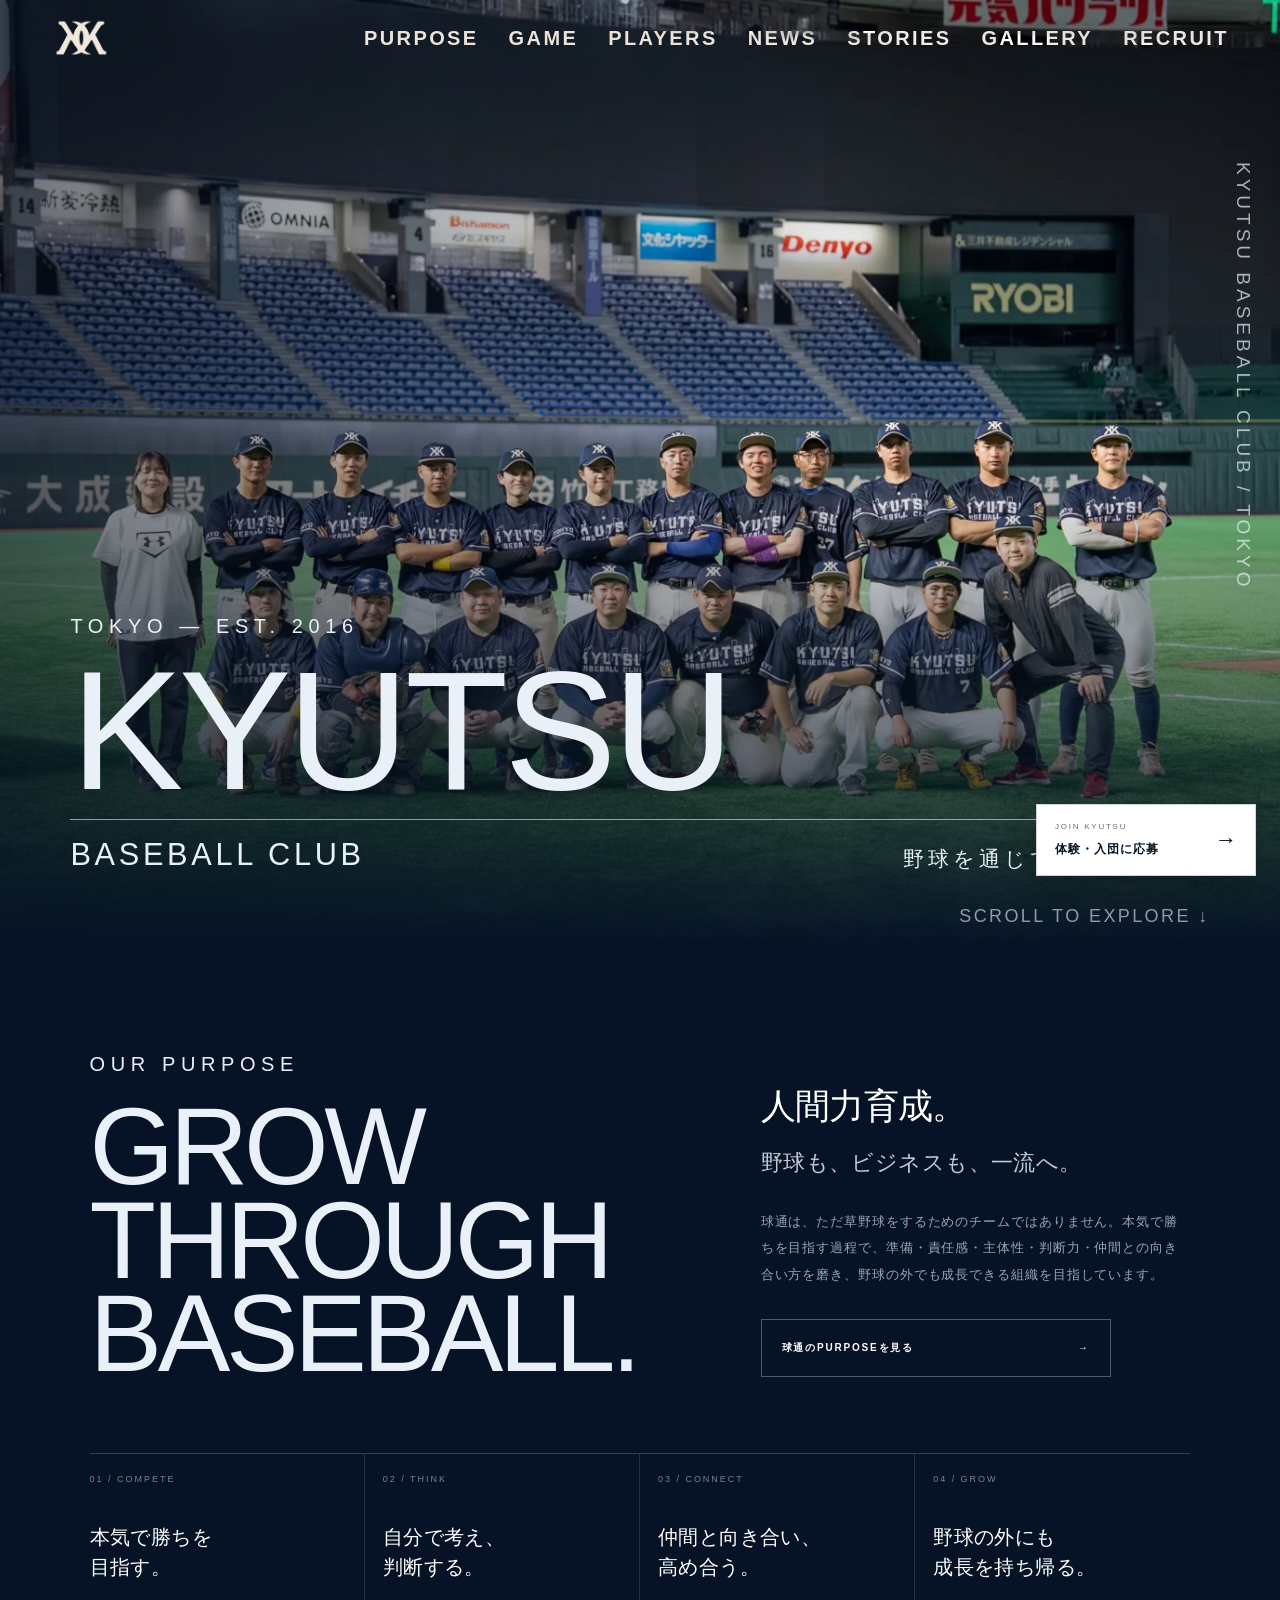
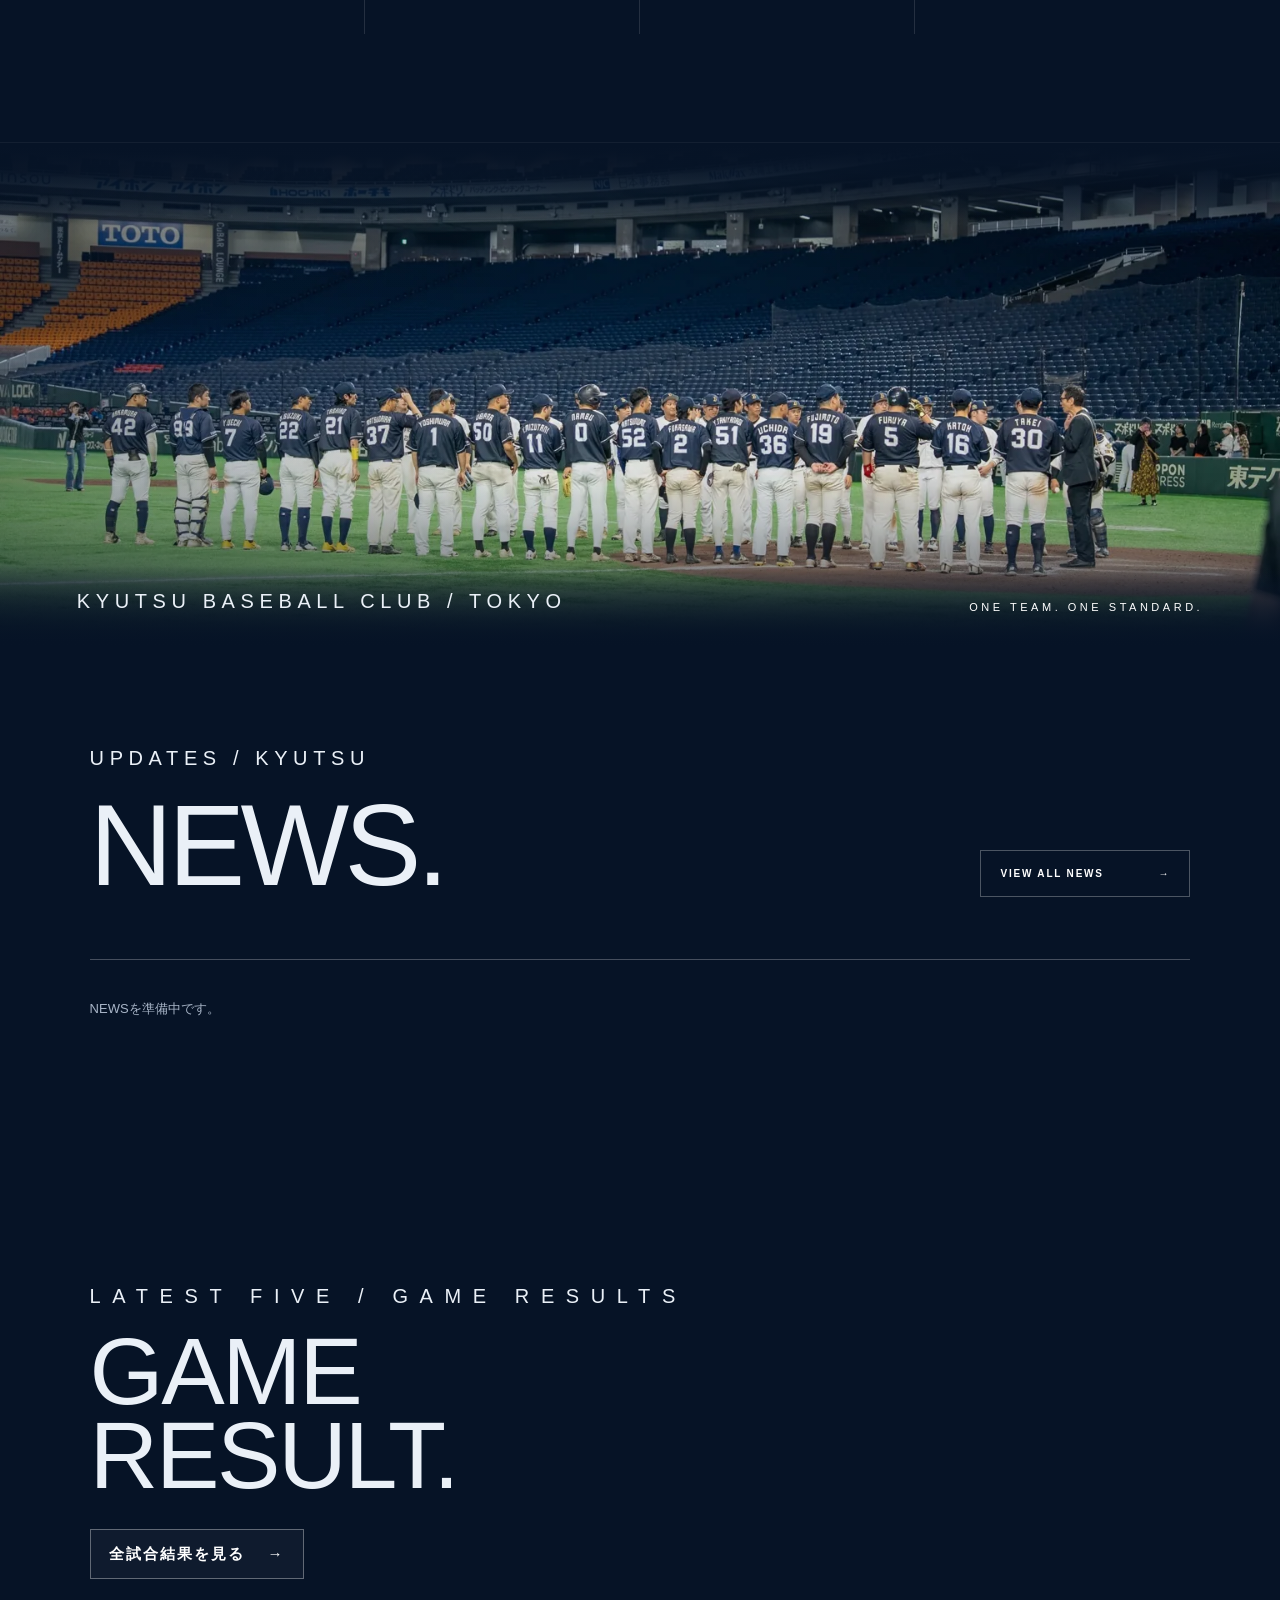
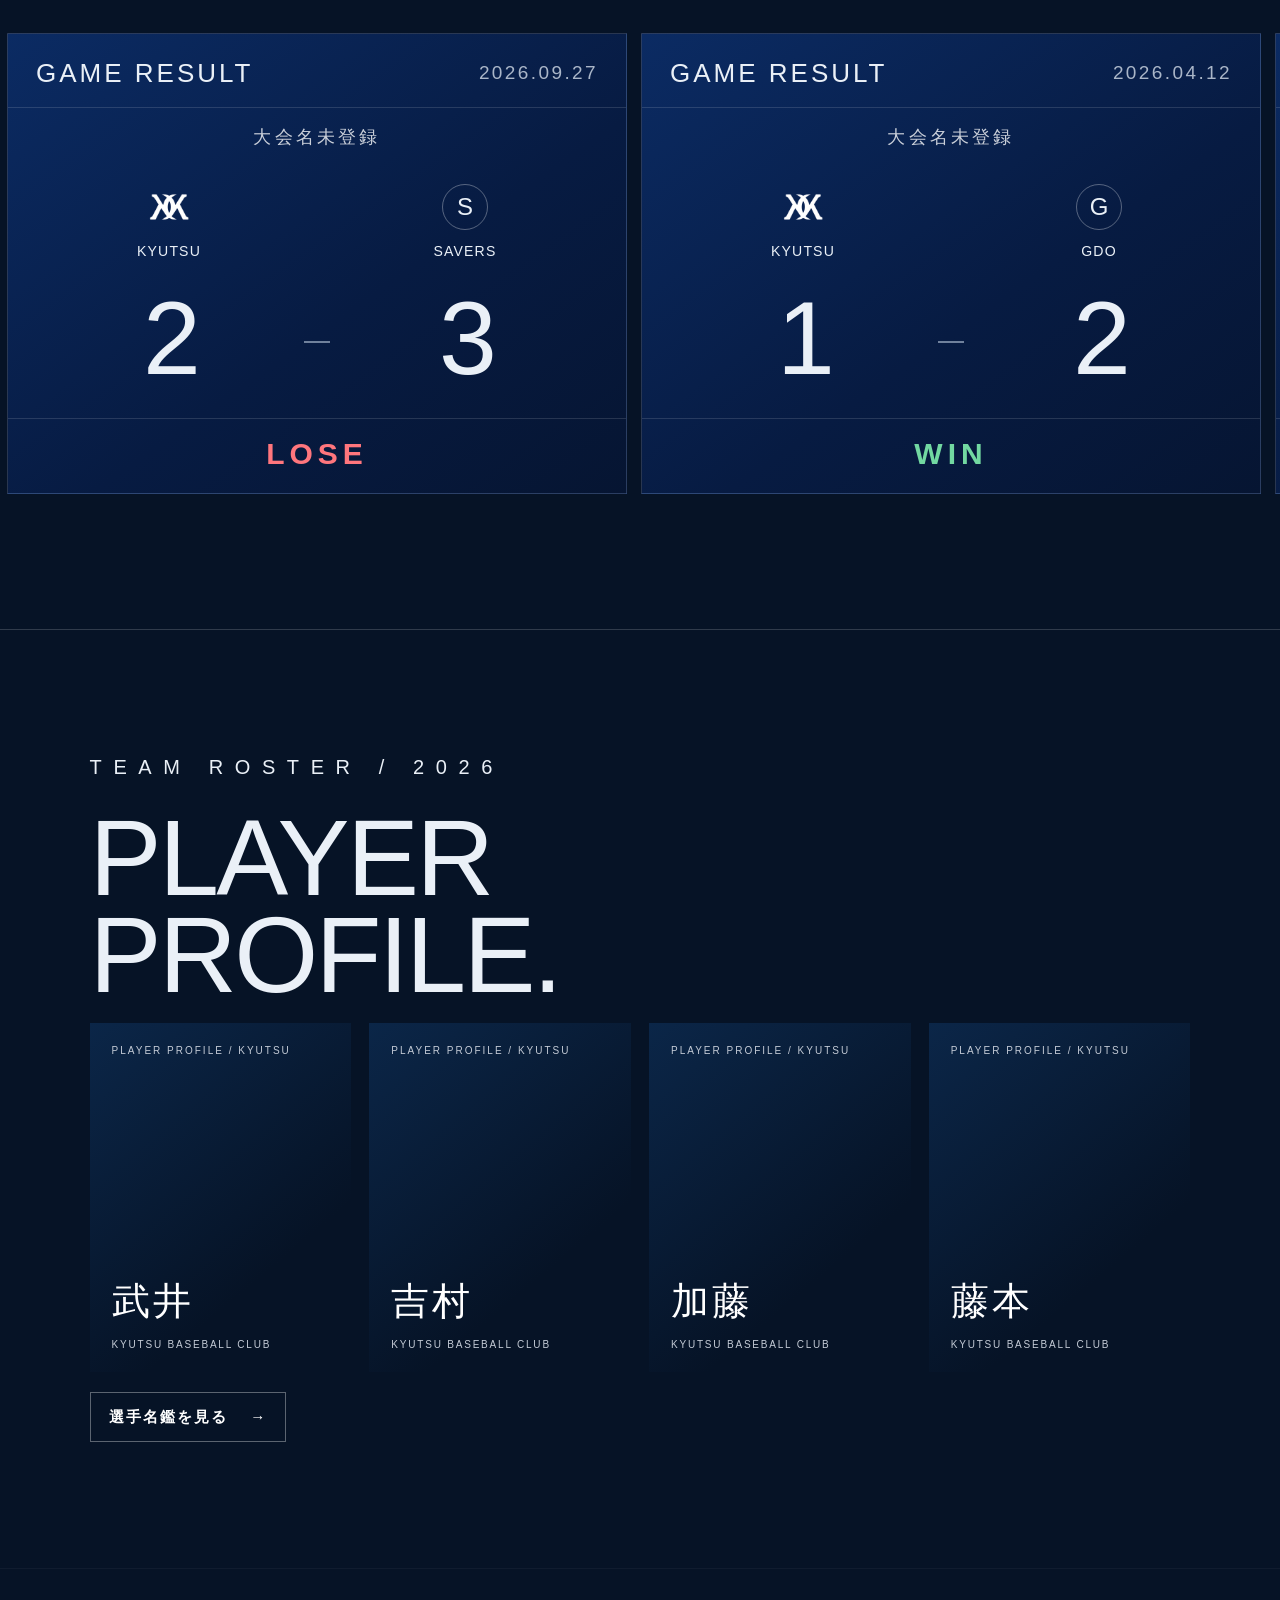
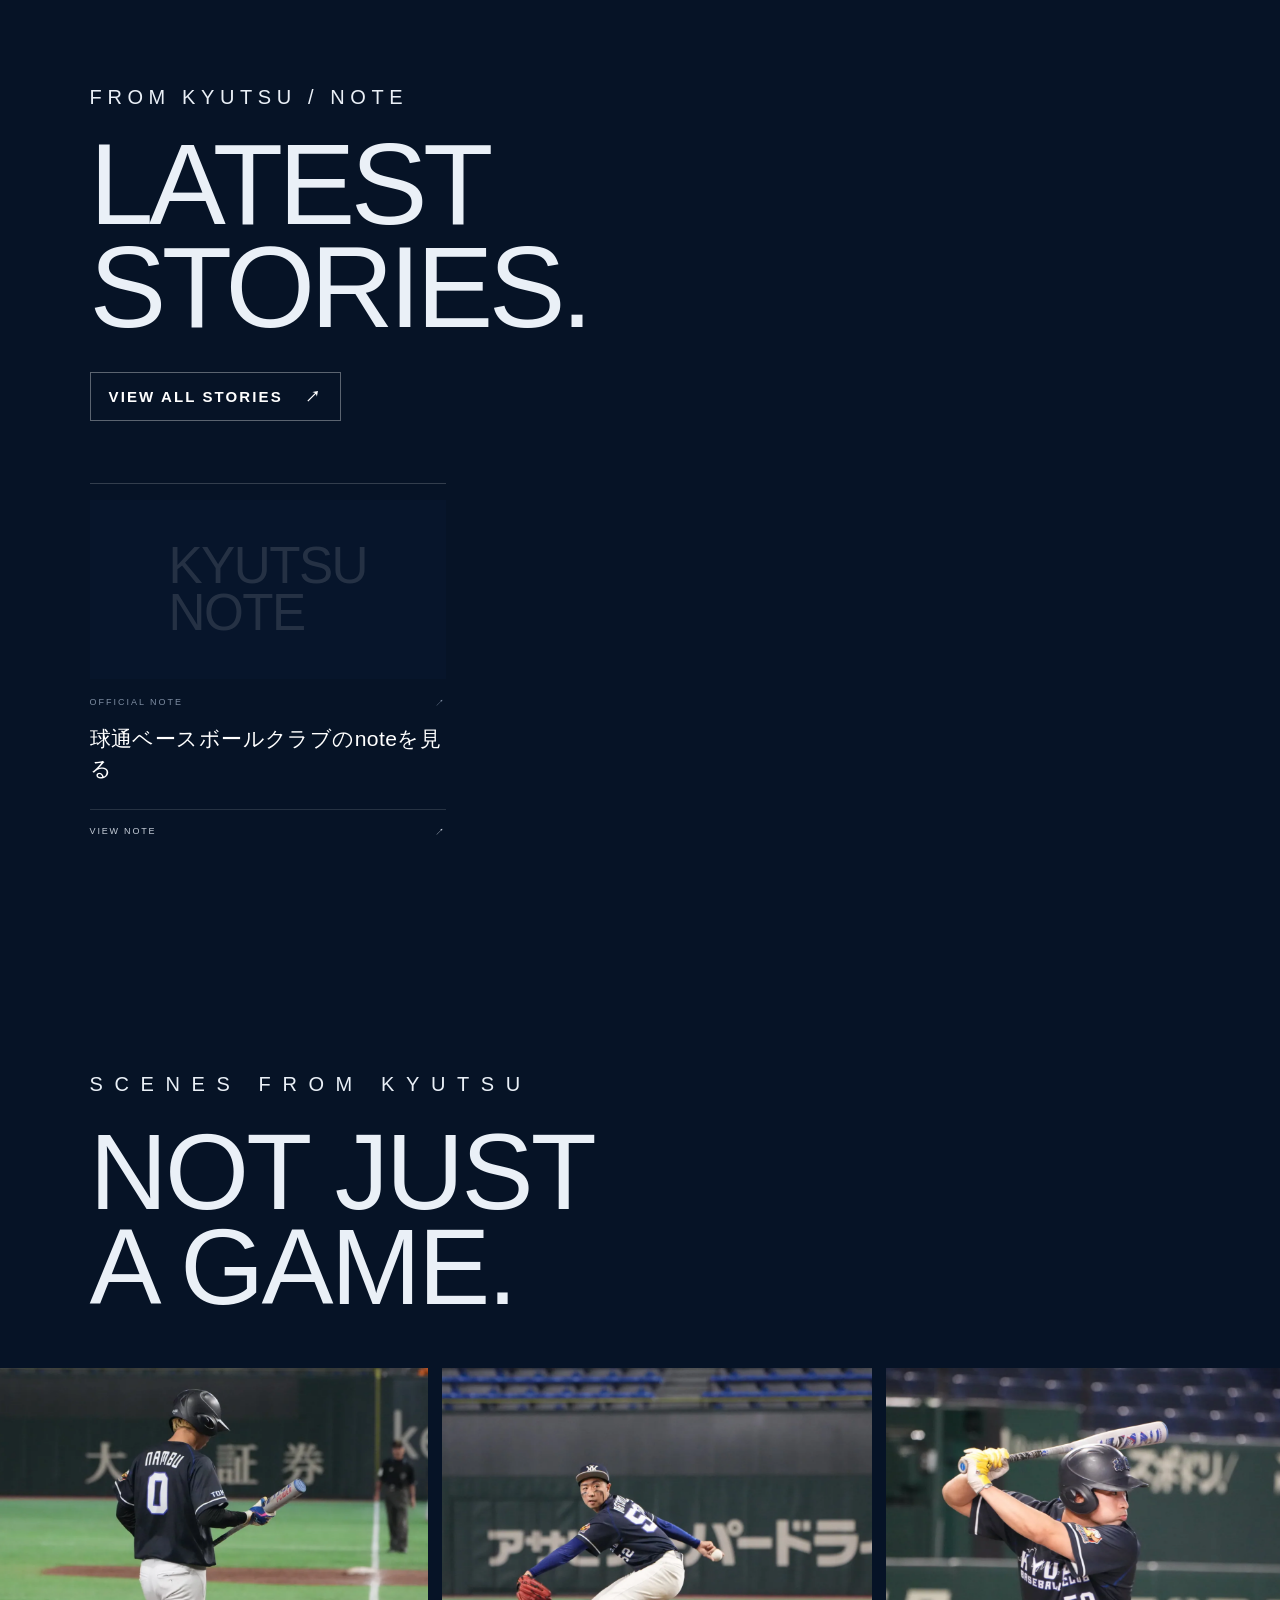
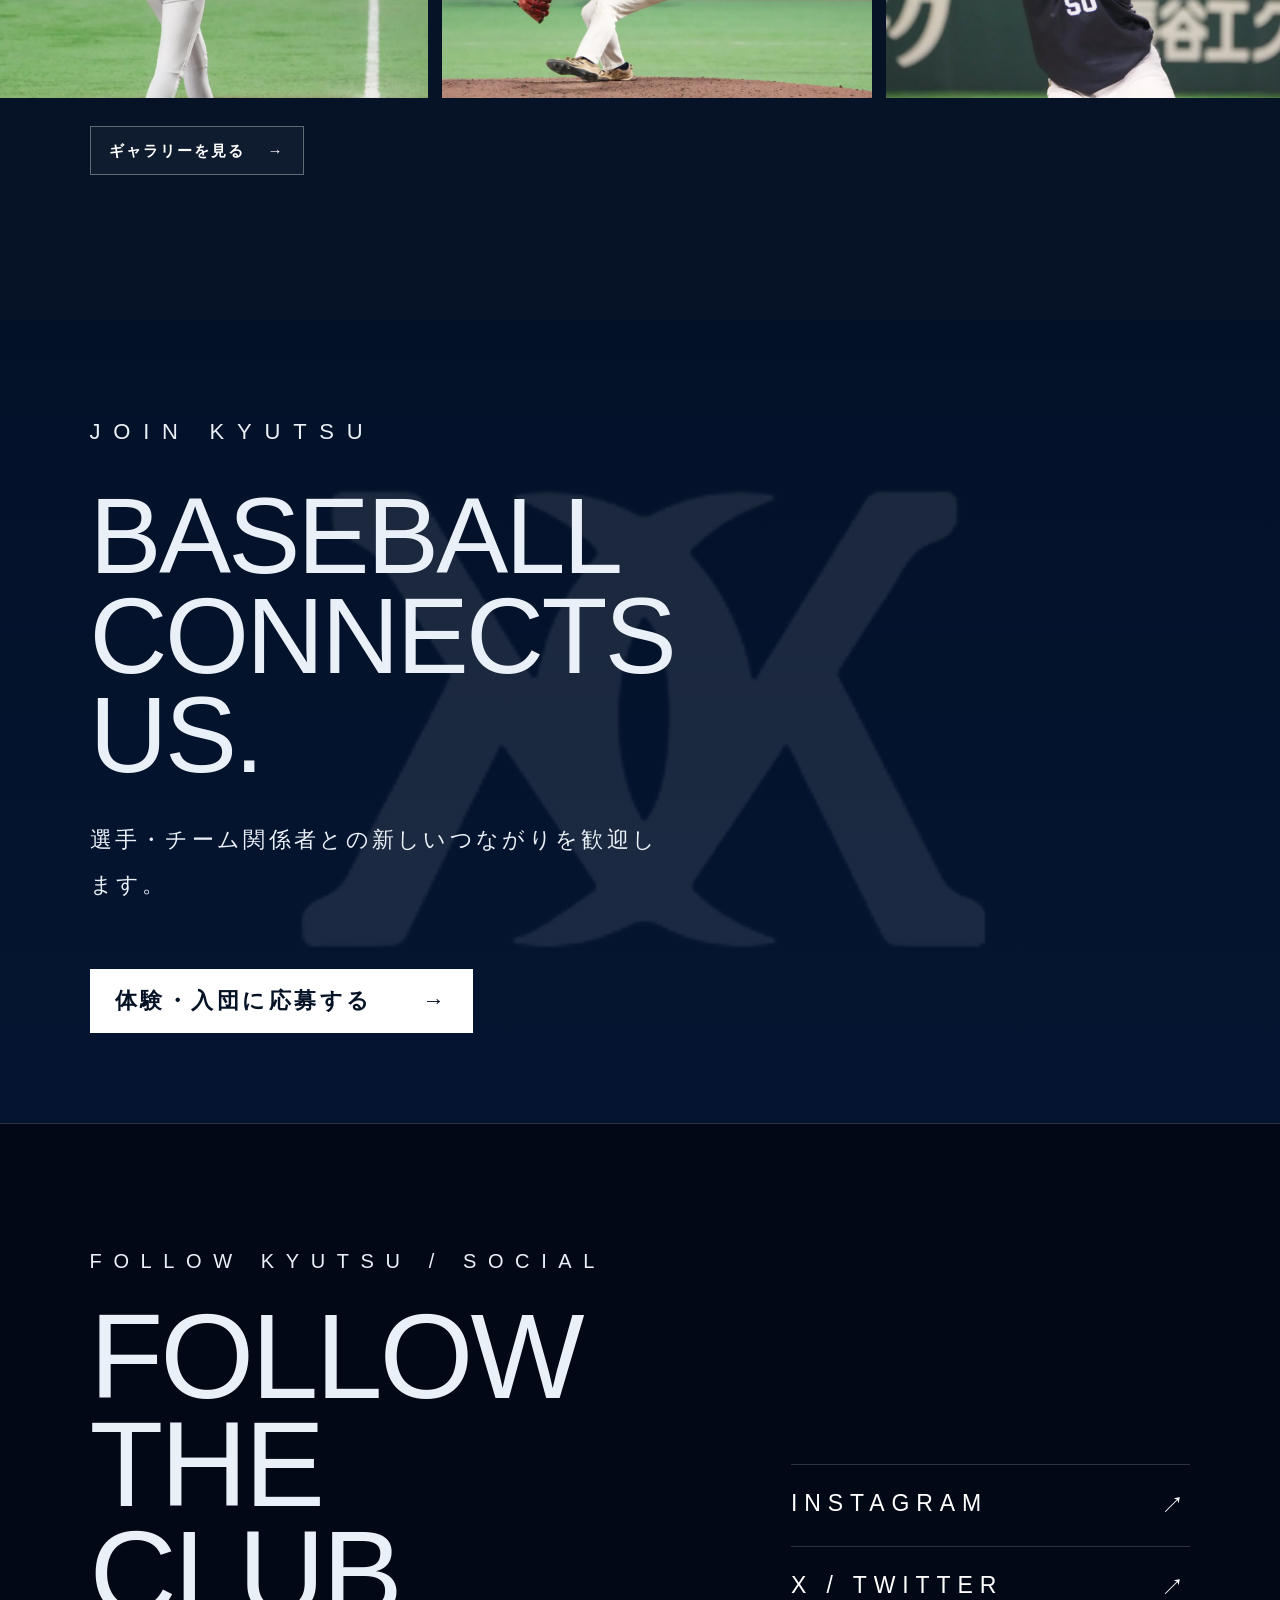
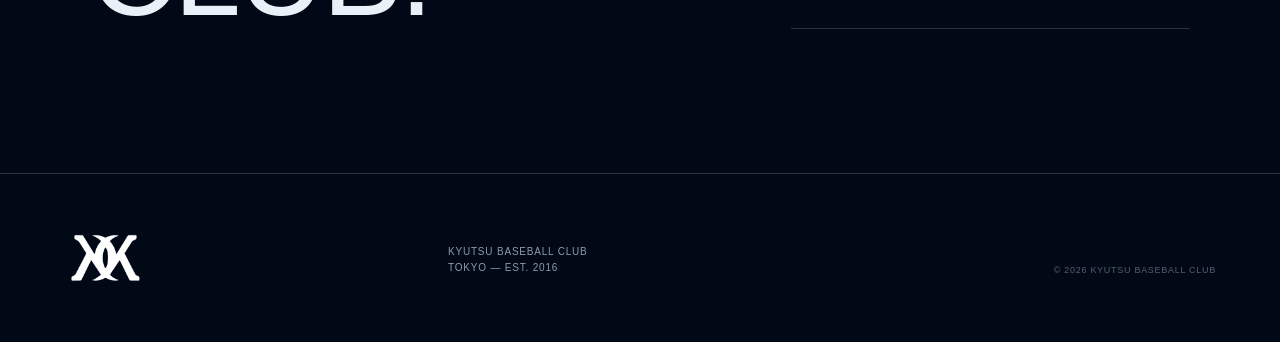
==== public/index.html @ d832b00c "Add files via upload" ====
<!doctype html>
<html lang="ja"><head><meta charset="utf-8"><meta name="viewport" content="width=device-width,initial-scale=1"><meta name="theme-color" content="#061326"><title>球通ベースボールクラブ｜品川区軟式野球連盟所属・東京の草野球チーム</title><link rel="preload" as="image" href="assets/team.webp" fetchpriority="high"><meta name="description" content="球通ベースボールクラブ（KYUTSU BC）は品川区軟式野球連盟所属の草野球チーム。確率で考え、チームで勝ち切る。活動理念、選手紹介、試合結果、入団募集をご案内。">
<link rel="canonical" href="https://kyutsu-bc.jp/">
<meta property="og:type" content="website">
<meta property="og:site_name" content="KYUTSU BASEBALL CLUB">
<meta property="og:title" content="球通ベースボールクラブ｜品川区軟式野球連盟所属・東京の草野球チーム">
<meta property="og:description" content="球通ベースボールクラブ（KYUTSU BC）は品川区軟式野球連盟所属の草野球チーム。確率で考え、チームで勝ち切る。活動理念、選手紹介、試合結果、入団募集をご案内。">
<meta property="og:url" content="https://kyutsu-bc.jp/">
<meta property="og:image" content="https://kyutsu-bc.jp/assets/ogp.jpg">
<meta property="og:image:width" content="1200">
<meta property="og:image:height" content="630">
<meta name="twitter:card" content="summary_large_image">
<meta name="twitter:title" content="球通ベースボールクラブ｜品川区軟式野球連盟所属・東京の草野球チーム">
<meta name="twitter:description" content="球通ベースボールクラブ（KYUTSU BC）は品川区軟式野球連盟所属の草野球チーム。確率で考え、チームで勝ち切る。活動理念、選手紹介、試合結果、入団募集をご案内。">
<meta name="twitter:image" content="https://kyutsu-bc.jp/assets/ogp.jpg">
<link rel="icon" href="/favicon.ico" sizes="any">
<link rel="icon" type="image/png" href="/assets/favicon.png">
<link rel="apple-touch-icon" href="/assets/apple-touch-icon.png"><link rel="stylesheet" href="style.css?v=68-news-align">
<style id="v7-overrides">
:root{--kyutsu-navy:#07142d;--kyutsu-white:#f7f8fb}
.brand-logo-img,.kyutsu-mark{display:block;width:auto;object-fit:contain}
.brand-logo-img{height:44px}
.kyutsu-mark{height:54px;max-width:92px}
@media(max-width:700px){.brand-logo-img{height:34px}.kyutsu-mark{height:42px}}
/* Gallery ticker: every frame is exactly aligned on desktop. */
.gallery-track,.gallery-marquee-track{align-items:stretch!important}
.gallery-track img,.gallery-marquee img,.gallery-item img{
  width:clamp(300px,32vw,500px)!important;
  height:300px!important;
  object-fit:cover!important;
  object-position:center center;
  display:block;
}
.gallery-item{height:300px!important;overflow:hidden;flex:0 0 auto}
@media(max-width:700px){
 .gallery-track img,.gallery-marquee img,.gallery-item img{width:78vw!important;height:230px!important}
 .gallery-item{height:230px!important}
}
.gallery-more-wrap{display:flex;justify-content:flex-end;padding:20px max(24px,5vw) 0}
.gallery-more-link{color:var(--kyutsu-white);text-decoration:none;letter-spacing:.14em;font-size:12px;border-bottom:1px solid rgba(255,255,255,.45);padding-bottom:6px}
</style>


<style id="v27-mobile-hotfix">
@media (max-width:720px){
  .hero{height:100svh!important;min-height:760px!important;background:#061326!important}
  .hero>img{object-fit:cover!important;object-position:52% 44%!important;background:none!important}
  .heroCopy{bottom:6vh!important;left:7vw!important;right:7vw!important}
  .facts{grid-template-columns:repeat(3,minmax(0,1fr))!important}
  .facts span.federation{grid-column:auto!important}
  .cinema{height:68svh!important;min-height:620px!important}
  .cinema>img{object-fit:cover!important;object-position:center 82%!important}
  .cinemaCopy{top:58px!important;bottom:auto!important}
  .cinemaCopy h2{font-size:8.7vw!important;line-height:1.06!important;letter-spacing:-.01em!important}
  .cinemaCopy h2 em{white-space:nowrap}
  .recruit{background:linear-gradient(180deg,#031128 0%,#051633 100%)!important}
  .recruit>img{object-fit:contain!important;object-position:center center!important;transform:scale(1)!important;opacity:.12!important;mix-blend-mode:screen!important;filter:grayscale(1) brightness(1.4)!important}
  .recruitCopy{padding:82px 6vw 84px!important;max-width:none!important}
  .recruitCopy h2{font-size:12.8vw!important;line-height:.94!important;letter-spacing:-.055em!important;margin:18px 0 20px!important;max-width:100%!important;word-break:keep-all!important;overflow-wrap:anywhere!important}
  .recruitCopy > p{font-size:14px!important;line-height:1.9!important;max-width:none!important}
  .recruitCopy a{margin-top:28px!important}
  footer{grid-template-columns:1fr!important;justify-items:center!important;text-align:center!important}
  footer .mark,footer .mark img,footer p,footer p:last-child{justify-self:center!important;text-align:center!important;margin-left:auto!important;margin-right:auto!important}
}
</style>


<style id="v34-recruit-text-exact-shift">
@media (max-width:720px){
  #recruit .recruitCopy > .eyebrow,
  #recruit .recruitCopy > h2,
  #recruit .recruitCopy > p{
    transform:translateX(-10px)!important;
  }
}
</style>


<style id="v35-recruit-gutter-structural-fix">
@media (max-width:720px){
  #recruit .recruitCopy{
    left:0!important;
    right:0!important;
    width:100%!important;
    padding-left:6vw!important;
    padding-right:6vw!important;
    box-sizing:border-box!important;
  }

  #recruit .recruitCopy > .eyebrow,
  #recruit .recruitCopy > h2,
  #recruit .recruitCopy > p{
    transform:none!important;
    margin-left:0!important;
  }
}
</style>


<script type="application/ld+json">{"@context":"https://schema.org","@type":"SportsTeam","name":"球通ベースボールクラブ","alternateName":["KYUTSU BASEBALL CLUB","球通BC","KYUTSU BC"],"url":"https://kyutsu-bc.jp/","logo":"https://kyutsu-bc.jp/assets/kyutsu-logo.png","image":"https://kyutsu-bc.jp/assets/ogp.jpg","sport":"野球","description":"球通ベースボールクラブ（KYUTSU BC）は品川区軟式野球連盟所属の草野球チーム。確率で考え、チームで勝ち切る。活動理念、選手紹介、試合結果、入団募集をご案内。","sameAs":["https://x.com/kyutsu2016","https://www.instagram.com/kyutsubaseballclub_official/","https://note.com/kyutsubb_2026"]}</script></head>
<body>
<header><a class="mark" href="#top" aria-label="KYUTSU home"><img src="assets/kyutsu-logo.png" alt="KYUTSU" class="brand-logo-img"></a><nav id="mobileSiteNav"><a href="#purpose">PURPOSE</a><a href="#game">GAME</a><a href="players.html">PLAYERS</a><a href="news.html">NEWS</a><a href="#stories">STORIES</a><a href="#gallery">GALLERY</a><a href="#recruit">RECRUIT</a></nav><button class="menu" aria-label="メニューを開く" aria-expanded="false" aria-controls="mobileSiteNav"><span aria-hidden="true">☰</span><small>MENU</small></button></header>
<main id="top">
<section class="hero photo"><img src="assets/team.webp" alt="KYUTSU Baseball Club" fetchpriority="high" decoding="async"><div class="veil"></div><div class="vertical">KYUTSU BASEBALL CLUB / TOKYO</div><div class="heroCopy"><p class="eyebrow">TOKYO — EST. 2016</p><h1>KYUTSU</h1><div class="heroBottom"><strong>BASEBALL CLUB</strong><span>野球を通じて、つながる。</span></div></div><span class="scroll">SCROLL TO EXPLORE ↓</span></section>


<section id="purpose" class="purposeGateway">
  <div class="purposeGatewayTop">
    <div>
      <p class="eyebrow">OUR PURPOSE</p>
      <h2>GROW<br>THROUGH<br>BASEBALL.</h2>
    </div>
    <div class="purposeGatewayLead">
      <p class="purposeStatement">人間力育成。<br><span>野球も、ビジネスも、一流へ。</span></p>
      <p>球通は、ただ草野球をするためのチームではありません。本気で勝ちを目指す過程で、準備・責任感・主体性・判断力・仲間との向き合い方を磨き、野球の外でも成長できる組織を目指しています。</p>
      <a href="purpose.html">球通のPURPOSEを見る <span>→</span></a>
    </div>
  </div>

  <a class="purposePrinciples" href="purpose.html" aria-label="球通のPurposeを見る">
    <div><span>01 / COMPETE</span><strong>本気で勝ちを<br>目指す。</strong></div>
    <div><span>02 / THINK</span><strong>自分で考え、<br>判断する。</strong></div>
    <div><span>03 / CONNECT</span><strong>仲間と向き合い、<br>高め合う。</strong></div>
    <div><span>04 / GROW</span><strong>野球の外にも<br>成長を持ち帰る。</strong></div>
  </a>
</section>


<section class="lineupBand" aria-label="KYUTSU team lineup">
  <img src="assets/lineup.webp" alt="KYUTSU BASEBALL CLUB 選手整列">
  <div class="lineupBandShade"></div>
  <div class="lineupBandCopy">
    <p class="eyebrow">KYUTSU BASEBALL CLUB / TOKYO</p>
    <span>ONE TEAM. ONE STANDARD.</span>
  </div>
</section>

<section class="homeNews" id="news"><div class="homeNewsHead"><div><p class="eyebrow">UPDATES / KYUTSU</p><h2>NEWS.</h2></div><a href="news.html" class="homeNewsMore">VIEW ALL NEWS <span>→</span></a></div><div id="homeNewsItems" class="homeNewsItems"><p class="newsEmpty">NEWSを準備中です。</p></div></section>
<section id="game" class="resultsSection"><div class="sectionIntro"><p class="eyebrow">LATEST FIVE / GAME RESULTS</p><h2>GAME<br>RESULT.</h2><a href="results.html">全試合結果を見る <span>→</span></a></div><div class="resultMarquee" aria-label="KYUTSU latest five game results"><div class="resultTrack" id="resultTrack"><div class="resultCard loading">LOADING RESULTS...</div></div></div></section>

<section class="playersTeaser"><div><p class="eyebrow">TEAM ROSTER / 2026</p><h2>PLAYER<br>PROFILE.</h2></div><div class="featuredPlayers" id="featuredPlayers" aria-label="注目選手：武井・吉村・加藤・藤本"></div><a class="playersTeaserMore" href="players.html">選手名鑑を見る <span>→</span></a></section>
<section class="noteStories" id="stories">
  <div class="noteStoriesHead">
    <div><p class="eyebrow">FROM KYUTSU / NOTE</p><h2>LATEST<br>STORIES.</h2></div>
    <a href="https://note.com/kyutsubb_2026" target="_blank" rel="noopener noreferrer">VIEW ALL STORIES <span>↗</span></a>
  </div>
  <div class="noteStoryGrid" id="noteStoryGrid">
    <article class="noteStoryCard noteLoading"><span>LOADING STORIES...</span></article>
  </div>
</section>

<section id="gallery" class="galleryFlow"><div class="galleryHead"><p class="eyebrow">SCENES FROM KYUTSU</p><h2>NOT JUST<br>A GAME.</h2></div><div class="galleryMarquee"><div class="galleryTrack" id="galleryTrack"></div></div><div class="gallery-more-wrap"><a class="gallery-more-link" href="gallery.html">ギャラリーを見る <span>→</span></a></div></section>
<section id="recruit" class="recruit photo"><img src="assets/kyutsu-logo.png" alt="" class="recruitMark"><div class="recruitShade"></div><div class="recruitCopy"><p class="eyebrow">JOIN KYUTSU</p><h2>BASEBALL<br>CONNECTS<br>US.</h2><p>選手・チーム関係者との新しいつながりを歓迎します。</p><a href="application.html">体験・入団に応募する <span>→</span></a></div></section>
<section class="socialCta"><p class="eyebrow">FOLLOW KYUTSU / SOCIAL</p><div class="socialCtaRow"><h2>FOLLOW<br>THE CLUB.</h2><div class="socialLinks"><a href="https://www.instagram.com/kyutsubaseballclub_official/" target="_blank" rel="noopener noreferrer" data-social="instagram">INSTAGRAM <span>↗</span></a><a href="https://x.com/kyutsu2016" target="_blank" rel="noopener noreferrer" data-social="x">X / TWITTER <span>↗</span></a></div></div></section></main><footer><a class="mark" href="#top" aria-label="KYUTSU home"><img src="assets/kyutsu-logo.png" alt="KYUTSU"></a><p>KYUTSU BASEBALL CLUB<br>TOKYO — EST. 2016</p><p>© 2026 KYUTSU BASEBALL CLUB</p></footer>
<script src="script.js?v=55"></script><script src="note.js?v=55"></script><script src="featured-players.js?v=64" defer></script><a class="floatingApply" href="application.html"><small>JOIN KYUTSU</small><strong>体験・入団に応募</strong><span>→</span></a></body></html>
---- public/style.css ----
:root{--navy:#061326;--navy2:#091a32;--ink:#eaf0f7;--muted:#8e9bad;--line:rgba(255,255,255,.17)}*{box-sizing:border-box}html{scroll-behavior:smooth;background:var(--navy)}body{margin:0;background:var(--navy);color:var(--ink);font-family:Arial,'Helvetica Neue',sans-serif;overflow-x:hidden}header{position:fixed;z-index:50;inset:0 0 auto;height:76px;padding:0 4vw;display:flex;align-items:center;justify-content:space-between;color:#fff;mix-blend-mode:difference}.mark{font-family:Georgia,serif;font-weight:600;font-size:30px;letter-spacing:-7px;color:inherit;text-decoration:none}nav{display:flex;gap:30px}nav a{color:inherit;text-decoration:none;font-size:10px;font-weight:700;letter-spacing:2.4px}.menu{display:none;border:0;background:none;color:inherit;font-size:10px;letter-spacing:2px}.photo{position:relative;overflow:hidden}.photo>img{position:absolute;inset:0;width:100%;height:100%;object-fit:cover}.veil{position:absolute;inset:0;background:linear-gradient(180deg,rgba(4,13,28,.08),rgba(4,13,28,.15) 45%,var(--navy) 100%),linear-gradient(90deg,rgba(4,13,28,.48),transparent 58%)}.eyebrow{margin:0;font-size:10px;font-weight:700;letter-spacing:3.2px}.hero{height:106svh;min-height:720px}.hero>img{object-position:center}.hero .veil{background:linear-gradient(180deg,rgba(2,10,23,.15),rgba(2,10,23,.04) 48%,var(--navy) 99%),linear-gradient(90deg,rgba(2,10,23,.5),transparent 65%)}.vertical{position:absolute;right:2vw;top:18vh;writing-mode:vertical-rl;font-size:9px;letter-spacing:4px;opacity:.7}.heroCopy{position:absolute;left:5.5vw;right:5.5vw;bottom:9vh}.heroCopy h1{font-size:clamp(86px,14vw,210px);line-height:.78;letter-spacing:-.055em;margin:26px 0 22px;font-weight:600}.heroBottom{display:flex;align-items:flex-end;justify-content:space-between;border-top:1px solid rgba(255,255,255,.55);padding-top:17px}.heroBottom strong{font-size:clamp(18px,2.4vw,36px);letter-spacing:.08em}.heroBottom span{font-size:11px;letter-spacing:4px}.scroll{position:absolute;right:5.5vw;bottom:3vh;font-size:8px;letter-spacing:2.4px;opacity:.6}.darkflow{background:var(--navy)}.about{min-height:105vh;padding:16vh 7vw 17vh;display:grid;grid-template-columns:1.1fr .9fr;align-items:center;gap:8vw;position:relative;overflow:hidden}.ghost{position:absolute;left:-1vw;top:0;font-size:23vw;line-height:1;font-weight:500;letter-spacing:-.07em;color:transparent;-webkit-text-stroke:1px rgba(255,255,255,.055);pointer-events:none}.aboutTitle,.aboutBody{position:relative;z-index:2}.aboutTitle h2{font-weight:500;font-size:clamp(70px,9vw,145px);line-height:.72;letter-spacing:-.075em;margin:35px 0 0}.aboutBody{padding-top:10vh}.lead{font-size:clamp(26px,3vw,46px)!important;line-height:1.45!important;font-weight:500;letter-spacing:-.04em}.aboutBody>p{max-width:570px;font-size:14px;line-height:2.15;color:#bac4d1}.facts{display:grid;grid-template-columns:repeat(3,1fr);border-top:1px solid var(--line);margin-top:55px}.facts span{padding:22px 12px 0 0;font-size:8px;letter-spacing:2px;color:var(--muted)}.facts b{display:block;color:#fff;font-size:18px;letter-spacing:0;margin-bottom:7px}.cinema{height:78vh;min-height:560px;max-height:820px;margin-top:-1px}.cinema>img{object-position:center}.cinema .veil{background:linear-gradient(180deg,var(--navy) 0%,rgba(5,16,34,.05) 22%,rgba(5,16,34,.18) 63%,var(--navy) 100%),linear-gradient(90deg,rgba(5,16,34,.45),transparent 65%)}.cinemaCopy{position:absolute;left:7vw;bottom:11vh}.cinemaCopy h2{font-weight:500;font-size:clamp(46px,7vw,105px);line-height:1.02;letter-spacing:-.06em;margin:25px 0}.cinemaCopy h2 em{font-style:normal;color:transparent;-webkit-text-stroke:1px rgba(255,255,255,.85)}.cinemaCopy>p:last-child{font-size:9px;letter-spacing:3px;color:#c0c8d3}.manifesto{padding:14vh 7vw 18vh;background:var(--navy)}.manifesto>.eyebrow{margin-bottom:70px;color:var(--muted)}.manifestoRow{display:grid;grid-template-columns:8% 52% 40%;align-items:center;border-top:1px solid var(--line);min-height:140px}.manifestoRow:last-child{border-bottom:1px solid var(--line)}.manifestoRow span{font-size:10px;color:var(--muted)}.manifestoRow h3{margin:0;font-size:clamp(42px,6vw,90px);letter-spacing:-.045em;font-weight:500}.manifestoRow p{font-size:13px;letter-spacing:.08em;color:#aeb8c6}.feature{height:82vh;min-height:580px;max-height:860px}.feature>img{object-position:center}.feature .veil{background:linear-gradient(180deg,var(--navy) 0%,rgba(3,12,27,.05) 25%,rgba(3,12,27,.12) 55%,var(--navy) 100%),linear-gradient(90deg,rgba(3,12,27,.35),transparent 60%)}.featureCopy{position:absolute;left:7vw;bottom:12vh}.featureCopy h2{font-weight:500;font-size:clamp(75px,11vw,175px);line-height:.74;letter-spacing:-.075em;margin:30px 0}.featureCopy>p:last-child{font-size:12px;letter-spacing:.15em}.game{padding:14vh 7vw 18vh;background:var(--navy);position:relative}.gameLabel{display:flex;justify-content:space-between;border-bottom:1px solid var(--line);padding-bottom:20px}.gameLabel span{font-size:9px;letter-spacing:2px;color:var(--muted)}.score{display:grid;grid-template-columns:1fr auto 1fr;align-items:end;padding:7vh 0 5vh}.score>div:last-child{text-align:right}.score small{display:block;font-size:clamp(20px,3vw,45px);font-weight:500;letter-spacing:-.03em}.score strong{display:block;font-size:clamp(110px,19vw,290px);line-height:.72;letter-spacing:-.06em;font-weight:500}.score i{font-style:normal;font-size:6vw;font-weight:100;color:#637084;padding-bottom:4vh}.gameFoot{border-top:1px solid var(--line);padding-top:20px;display:flex;justify-content:space-between;align-items:center}.gameFoot b{font-size:12px;letter-spacing:7px}.gameFoot span{font-size:8px;letter-spacing:2px;color:var(--muted)}.gallery{padding:12vh 5vw 18vh;background:var(--navy);display:grid;grid-template-columns:1.15fr .85fr;gap:3vw 2vw}.galleryHead{grid-column:1/-1;padding-left:2vw;margin-bottom:6vh}.galleryHead h2{font-weight:500;font-size:clamp(80px,13vw,190px);line-height:.72;letter-spacing:-.08em;margin:28px 0}.gallery figure{margin:0;position:relative}.gallery img{display:block;width:100%;height:100%;object-fit:cover}.gallery figcaption{padding-top:12px;font-size:8px;letter-spacing:2px;color:var(--muted)}.g1{height:58vh;max-height:680px}.g2{height:46vh;max-height:560px;margin-top:12vh!important}.g3{height:48vh;max-height:620px;grid-column:1/-1;margin:8vh 8vw 0!important}.recruit{min-height:78vh;max-height:900px;display:flex;align-items:center}.recruit>img{object-position:center}.recruitShade{position:absolute;inset:0;background:linear-gradient(90deg,rgba(2,11,26,.94),rgba(2,11,26,.62) 50%,rgba(2,11,26,.2)),linear-gradient(180deg,var(--navy),transparent 20%,rgba(2,11,26,.5))}.recruitCopy{position:relative;z-index:2;padding:10vh 7vw}.recruitCopy h2{font-weight:500;font-size:clamp(80px,12vw,185px);line-height:.72;letter-spacing:-.08em;margin:32px 0}.recruitCopy>p{font-size:12px;letter-spacing:.12em}.recruitCopy a{display:inline-flex;gap:50px;color:#fff;text-decoration:none;border-bottom:1px solid rgba(255,255,255,.7);padding:18px 0;margin-top:35px;font-size:10px;font-weight:500;letter-spacing:2.5px}footer{background:#020916;padding:55px 5vw;display:grid;grid-template-columns:1fr 1fr 1fr;align-items:end;border-top:1px solid var(--line);font-size:8px;line-height:1.8;letter-spacing:2px;color:#8e9bad}footer .mark{color:#fff;font-size:48px}footer p:last-child{text-align:right}
@media(max-width:720px){header{height:64px}.menu{display:block}nav{display:none;position:absolute;top:64px;left:0;width:100%;padding:30px 7vw;background:#061326;flex-direction:column;mix-blend-mode:normal}nav.open{display:flex}.hero{height:100svh;min-height:680px}.hero>img{object-position:54% center}.vertical{display:none}.heroCopy{left:6vw;right:6vw;bottom:11vh}.heroCopy h1{font-size:20vw;letter-spacing:-.07em;margin:20px 0 15px}.heroBottom{display:block}.heroBottom strong{font-size:5vw}.heroBottom span{display:block;margin-top:12px;font-size:9px}.scroll{display:none}.about{display:block;min-height:auto;padding:120px 7vw}.aboutTitle h2{font-weight:500;font-size:20vw}.aboutBody{padding-top:75px}.facts{gap:8px}.facts b{font-size:14px}.cinema{height:62vh;min-height:500px;max-height:650px}.cinema>img{object-position:52% center}.cinemaCopy{bottom:70px}.cinemaCopy h2{font-weight:500;font-size:11vw}.manifesto{padding:100px 7vw 120px}.manifesto>.eyebrow{margin-bottom:45px}.manifestoRow{grid-template-columns:12% 88%;min-height:110px}.manifestoRow h3{font-size:11vw}.manifestoRow p{grid-column:2;font-size:11px;margin-top:-25px}.feature{height:68vh;min-height:520px;max-height:700px}.feature>img{object-position:56% center}.featureCopy{bottom:75px}.featureCopy h2{font-weight:500;font-size:18vw}.game{padding:100px 7vw 120px}.gameLabel{display:block}.gameLabel span{display:block;margin-top:10px}.score{padding:55px 0 40px}.score small{font-size:4vw}.score strong{font-size:28vw}.score i{font-size:9vw}.gameFoot span{display:none}.gallery{display:block;padding:100px 6vw 130px}.galleryHead{margin-bottom:70px}.galleryHead h2{font-weight:500;font-size:19vw}.gallery figure,.g1,.g2,.g3{height:auto;margin:0 0 55px!important}.gallery img{height:58vw;max-height:420px}.g1 img{height:78vw;max-height:560px}.recruit{min-height:620px;max-height:720px}.recruitCopy h2{font-weight:500;font-size:19vw}.recruitShade{background:linear-gradient(90deg,rgba(2,11,26,.9),rgba(2,11,26,.5)),linear-gradient(180deg,var(--navy),transparent 25%,rgba(2,11,26,.65))}footer{grid-template-columns:1fr;gap:25px}footer p:last-child{text-align:left}}

/* v4 — type scale, breathing room, and subject-first image crops */
.heroCopy h1{font-size:clamp(74px,11.5vw,172px);line-height:.91;letter-spacing:-.045em}
.aboutTitle h2{font-size:clamp(60px,7.5vw,116px);line-height:.9;letter-spacing:-.055em}
.lead{font-size:clamp(24px,2.5vw,38px)!important;line-height:1.62!important;letter-spacing:-.025em}
.aboutBody>p{line-height:2.3}
.cinemaCopy h2{font-size:clamp(43px,6vw,88px);line-height:1.16;letter-spacing:-.045em}
.manifestoRow h3{font-size:clamp(38px,5vw,72px);line-height:1.18;letter-spacing:-.035em}
.manifestoRow p{line-height:1.9}
.featureCopy h2{font-size:clamp(64px,9vw,132px);line-height:.94;letter-spacing:-.055em}
.galleryHead h2,.recruitCopy h2{font-size:clamp(68px,10vw,145px);line-height:.92;letter-spacing:-.055em}

/* Keep faces / players in frame instead of leaving excess sky */
.hero>img{object-position:center 64%}
.cinema>img{object-position:center 63%}
.feature>img{object-position:center 61%}
.recruit>img{object-position:center 61%}
.gallery img{object-position:center 58%}

@media(max-width:720px){
  .hero>img{object-position:54% 68%}
  .heroCopy h1{font-size:17.5vw;line-height:.96;letter-spacing:-.055em}
  .aboutTitle h2{font-size:17vw;line-height:.98}
  .lead{font-size:6.2vw!important;line-height:1.65!important}
  .aboutBody>p{line-height:2.15}
  .cinema>img{object-position:52% 66%}
  .cinemaCopy h2{font-size:10vw;line-height:1.22}
  .manifestoRow h3{font-size:9.5vw;line-height:1.22}
  .manifestoRow p{line-height:1.8;margin-top:-12px}
  .feature>img{object-position:56% 65%}
  .featureCopy h2{font-size:15.5vw;line-height:.98}
  .galleryHead h2,.recruitCopy h2{font-size:16.5vw;line-height:.98}
  .gallery img{object-position:center 62%}
  .recruit>img{object-position:58% 64%}
}

/* v5 — continuously moving results + gallery */
.resultsSection{padding:13vh 0 15vh;background:var(--navy);overflow:hidden}.sectionIntro{padding:0 7vw 6vh;display:grid;grid-template-columns:1fr auto;align-items:end}.sectionIntro h2{grid-column:1;margin:22px 0 0;font-size:clamp(62px,9vw,128px);font-weight:500;line-height:.95;letter-spacing:-.055em}.sectionIntro a{grid-column:2;grid-row:1/3;align-self:end;color:#9ba8b8;text-decoration:none;font-size:9px;letter-spacing:2px;padding-bottom:12px;border-bottom:1px solid var(--line)}.resultMarquee,.galleryMarquee{width:100%;overflow:hidden}.resultTrack{display:flex;width:max-content;gap:14px;animation:resultScroll 48s linear infinite;padding:0 7px}.resultCard{width:min(480px,78vw);min-height:260px;border:1px solid var(--line);padding:28px 30px 26px;display:flex;flex-direction:column;justify-content:space-between;background:linear-gradient(145deg,rgba(255,255,255,.035),rgba(255,255,255,.008));flex:none}.resultCard.loading{justify-content:center;color:var(--muted);font-size:10px;letter-spacing:2px}.resultMeta{display:flex;justify-content:space-between;gap:20px;color:#7f8da0;font-size:8px;letter-spacing:1.8px}.resultTeams{display:grid;grid-template-columns:1fr auto 1fr;align-items:end;gap:16px}.resultTeams>div:last-child{text-align:right}.resultTeams small{display:block;font-size:11px;letter-spacing:1.2px;color:#b8c1cc;margin-bottom:8px;white-space:nowrap;overflow:hidden;text-overflow:ellipsis}.resultTeams strong{font-size:72px;font-weight:400;line-height:.9;letter-spacing:-.05em}.resultTeams i{font-style:normal;color:#5f6d7f;padding-bottom:8px}.resultOutcome{display:flex;align-items:center;justify-content:space-between;border-top:1px solid var(--line);padding-top:17px}.resultOutcome b{font-size:10px;font-weight:600;letter-spacing:4px}.resultOutcome span{font-size:8px;color:#778598;letter-spacing:1.5px}.resultOutcome .win{color:#fff}.resultOutcome .lose{color:#9aa5b3}.resultOutcome .draw{color:#c4ccd5}@keyframes resultScroll{from{transform:translateX(0)}to{transform:translateX(calc(-50% - 7px))}}
.galleryFlow{padding:11vh 0 16vh;background:var(--navy);overflow:hidden}.galleryFlow .galleryHead{padding:0 7vw;margin:0 0 6vh}.galleryFlow .galleryHead h2{font-weight:500;font-size:clamp(68px,10vw,145px);line-height:.92;letter-spacing:-.055em;margin:28px 0 0}.galleryTrack{display:flex;width:max-content;gap:18px;animation:galleryScroll 62s linear infinite;transform:translateX(calc(-50% - 9px))}.galleryTrack figure{margin:0;width:clamp(300px,37vw,570px);flex:none}.galleryTrack figure:nth-child(2n){width:clamp(250px,31vw,470px)}.galleryTrack img{display:block;width:100%;height:clamp(270px,36vw,520px);object-fit:cover;object-position:center 62%}.galleryTrack figure:nth-child(2n) img{height:clamp(320px,42vw,610px)}.galleryTrack figcaption{padding-top:11px;font-size:8px;letter-spacing:2px;color:var(--muted)}@keyframes galleryScroll{from{transform:translateX(calc(-50% - 9px))}to{transform:translateX(0)}}
@media(max-width:720px){.resultsSection{padding:95px 0 115px}.sectionIntro{padding:0 6vw 50px;display:block}.sectionIntro h2{font-size:16vw;line-height:1}.sectionIntro a{display:inline-block;margin-top:24px}.resultTrack{animation-duration:42s}.resultCard{width:82vw;min-height:225px;padding:24px 22px}.resultTeams strong{font-size:17vw}.galleryFlow{padding:95px 0 120px}.galleryFlow .galleryHead{padding:0 6vw;margin-bottom:55px}.galleryFlow .galleryHead h2{font-size:16.5vw;line-height:.98}.galleryTrack{gap:12px;animation-duration:52s}.galleryTrack figure,.galleryTrack figure:nth-child(2n){width:78vw}.galleryTrack img,.galleryTrack figure:nth-child(2n) img{height:72vw;max-height:none}}
@media(prefers-reduced-motion:reduce){.resultTrack,.galleryTrack{animation-play-state:paused}}
/* v6 — scoreboard-style result cards + expanded action gallery */
.resultCard{width:min(620px,86vw);min-height:350px;padding:0;background:linear-gradient(145deg,#0b2b63 0%,#071b42 58%,#061532 100%);border:1px solid rgba(255,255,255,.14);overflow:hidden}.resultTop{display:flex;justify-content:space-between;align-items:center;padding:24px 28px 18px;border-bottom:1px solid rgba(255,255,255,.13);font-size:9px;letter-spacing:2.4px}.resultTop span:first-child{font-size:16px;letter-spacing:3px;font-weight:500}.resultTop span:last-child{color:#aab6c8}.resultScore{display:grid;grid-template-columns:1fr 1px 1fr;align-items:center;gap:24px;min-height:235px;padding:26px 32px 20px}.club{display:grid;grid-template-columns:76px 1fr;grid-template-rows:auto auto;align-items:center;column-gap:16px}.club strong{grid-column:2;font-size:96px;font-weight:400;line-height:.8;letter-spacing:-.055em}.club small{grid-column:2;font-size:12px;letter-spacing:1.5px;white-space:nowrap;overflow:hidden;text-overflow:ellipsis}.miniMark,.opponentMark{grid-row:1/3;width:70px;height:70px;border:1px solid rgba(255,255,255,.32);border-radius:50%;display:grid;place-items:center;font-family:Georgia,serif;font-size:26px;letter-spacing:-5px}.opponentMark{font-family:Arial,sans-serif;letter-spacing:0;font-size:24px}.opponent{text-align:right;grid-template-columns:1fr 76px}.opponent .opponentMark{grid-column:2}.opponent small,.opponent strong{grid-column:1}.scoreLine{height:140px;background:rgba(255,255,255,.32)}.resultBottom{margin-top:auto;display:flex;justify-content:space-between;align-items:center;padding:18px 28px 22px;border-top:1px solid rgba(255,255,255,.13)}.resultBottom b{font-size:20px;font-weight:500;letter-spacing:5px}.resultBottom span{font-size:8px;letter-spacing:2px;color:#a9b4c5}.galleryTrack{gap:14px}.galleryTrack figure,.galleryTrack figure:nth-child(2n){width:clamp(260px,29vw,450px)}.galleryTrack figure:nth-child(4n+1){width:clamp(330px,38vw,580px)}.galleryTrack img,.galleryTrack figure:nth-child(2n) img{height:clamp(300px,34vw,500px);object-position:center center}.galleryTrack .g1 img{height:clamp(330px,38vw,550px)}.galleryTrack .g2 img{height:clamp(280px,31vw,460px)}.galleryTrack .g3 img{height:clamp(360px,40vw,590px)}.galleryTrack .g4 img{height:clamp(305px,35vw,515px)}
@media(max-width:720px){.resultCard{width:90vw;min-height:285px}.resultTop{padding:18px 18px 14px}.resultTop span:first-child{font-size:12px}.resultScore{min-height:190px;padding:22px 16px;gap:12px}.club{grid-template-columns:48px 1fr;column-gap:8px}.club strong{font-size:18vw}.club small{font-size:9px}.miniMark,.opponentMark{width:44px;height:44px;font-size:18px}.opponent{grid-template-columns:1fr 48px}.scoreLine{height:105px}.resultBottom{padding:15px 18px 18px}.resultBottom b{font-size:15px}.resultBottom span{font-size:7px}.galleryTrack figure,.galleryTrack figure:nth-child(2n),.galleryTrack figure:nth-child(4n+1){width:72vw}.galleryTrack img,.galleryTrack figure:nth-child(2n) img,.galleryTrack .g1 img,.galleryTrack .g2 img,.galleryTrack .g3 img,.galleryTrack .g4 img{height:68vw}}
/* v8 — refined editorial typography, fixed gallery geometry, image marks */
:root{--display:'Helvetica Neue',Helvetica,Arial,'Noto Sans JP',sans-serif}
body{font-family:var(--display);font-weight:400}
.mark{display:inline-flex;align-items:center;letter-spacing:0!important;font-family:var(--display)!important}
.mark img,.brand-logo-img{display:block;height:42px;width:auto;max-width:76px;object-fit:contain}
footer .mark img{height:58px;max-width:105px}
.heroCopy h1,.aboutTitle h2,.cinemaCopy h2,.manifestoRow h3,.featureCopy h2,.sectionIntro h2,.galleryFlow .galleryHead h2,.recruitCopy h2{
 font-family:var(--display);font-weight:400!important;font-stretch:condensed;letter-spacing:-.07em!important;text-wrap:balance
}
.heroCopy h1{font-size:clamp(78px,13.2vw,196px);line-height:.79;letter-spacing:-.082em!important}
.eyebrow{font-weight:500;letter-spacing:.28em}
.heroBottom strong{font-weight:400;letter-spacing:.12em}
.sectionIntro h2,.galleryFlow .galleryHead h2{line-height:.88!important}
/* One exact desktop geometry: no alternating heights/widths, no baseline wobble. */
.galleryMarquee{overflow:hidden}
.galleryTrack{display:flex!important;align-items:flex-start!important;gap:14px!important;width:max-content}
.galleryTrack figure,.galleryTrack figure:nth-child(2n),.galleryTrack figure:nth-child(4n+1),.galleryTrack .g1,.galleryTrack .g2,.galleryTrack .g3,.galleryTrack .g4{
 flex:0 0 430px!important;width:430px!important;height:330px!important;margin:0!important;display:block!important;overflow:hidden!important
}
.galleryTrack figure img,.galleryTrack figure:nth-child(2n) img,.galleryTrack .g1 img,.galleryTrack .g2 img,.galleryTrack .g3 img,.galleryTrack .g4 img{
 display:block!important;width:100%!important;height:100%!important;max-height:none!important;aspect-ratio:auto!important;object-fit:cover!important;object-position:center 50%!important
}
.galleryTrack figcaption{display:none!important}
/* Official image marks in result cards */
.miniMark{border:0!important;border-radius:0!important;width:74px!important;height:74px!important;display:flex!important;align-items:center;justify-content:center!important}
.miniMark img{width:100%;height:100%;object-fit:contain;display:block}
.opponentMark.hasLogo{border:0;background:transparent;overflow:hidden}
.opponentMark.hasLogo img{width:100%;height:100%;object-fit:contain;display:block}
@media(max-width:720px){
 .mark img,.brand-logo-img{height:34px;max-width:62px}footer .mark img{height:48px}
 .heroCopy h1{font-size:19vw;line-height:.82}
 .galleryTrack figure,.galleryTrack figure:nth-child(2n),.galleryTrack figure:nth-child(4n+1),.galleryTrack .g1,.galleryTrack .g2,.galleryTrack .g3,.galleryTrack .g4{flex-basis:78vw!important;width:78vw!important;height:58vw!important}
 .miniMark{width:46px!important;height:46px!important}
}

/* v9 */
#about .eyebrow,#baseball .eyebrow,.manifesto .eyebrow,.feature .eyebrow,.resultsSection .eyebrow,.playersTeaser .eyebrow,.galleryFlow .eyebrow,.recruit .eyebrow,.socialCta .eyebrow{letter-spacing:.42em!important}.aboutBody>p{letter-spacing:.075em;line-height:2.25}.manifestoRow p,.featureCopy>p:last-child,.recruitCopy>p{letter-spacing:.12em}.cinemaCopy h2{font-weight:700!important;letter-spacing:-.035em!important;line-height:1.08!important}.cinemaCopy h2 em{font-weight:700!important;color:#fff!important;-webkit-text-stroke:0!important}.cinemaCopy>p:last-child{letter-spacing:.42em}
.resultScore{gap:34px!important;padding:32px 36px 28px!important}.club{display:grid!important;grid-template-columns:82px 1fr!important;grid-template-rows:auto 1fr!important;column-gap:22px!important;row-gap:24px!important;align-items:center!important}.club small{grid-column:1/3!important;grid-row:1!important;font-size:17px!important;font-weight:500!important;letter-spacing:.08em!important;line-height:1.25!important;overflow:visible!important;text-overflow:clip!important}.club .miniMark,.club .opponentMark{grid-column:1!important;grid-row:2!important}.club strong{grid-column:2!important;grid-row:2!important;font-size:104px!important;font-weight:400!important;justify-self:end}.opponent{text-align:right!important;grid-template-columns:1fr 82px!important}.opponent small{grid-column:1/3!important}.opponent .opponentMark{grid-column:2!important;grid-row:2!important}.opponent strong{grid-column:1!important;grid-row:2!important;justify-self:start}.resultBottom b.win{color:#72d8a1!important}.resultBottom b.lose{color:#ff767d!important}.resultBottom b.draw{color:#d6dce5!important}.resultBottom b{font-weight:700!important}
.playersTeaser{padding:14vh 7vw;background:var(--navy);display:grid;grid-template-columns:1.25fr .75fr;gap:7vw;align-items:end;border-top:1px solid var(--line)}.playersTeaser h2{font-size:clamp(68px,10vw,145px);line-height:.88;letter-spacing:-.055em;font-weight:400;margin:28px 0 0}.playersTeaserCopy p{color:#aeb8c6;font-size:13px;line-height:2;letter-spacing:.08em;max-width:420px}.playersTeaserCopy a{display:inline-block;color:#fff;text-decoration:none;font-size:10px;letter-spacing:.24em;border-bottom:1px solid rgba(255,255,255,.45);padding:16px 0 8px;margin-top:25px}.socialCta{padding:14vh 7vw 16vh;background:#020916;border-top:1px solid var(--line)}.socialCtaRow{display:grid;grid-template-columns:1.2fr .8fr;gap:8vw;align-items:end}.socialCta h2{font-size:clamp(76px,11vw,165px);font-weight:400;line-height:.82;letter-spacing:-.06em;margin:34px 0 0}.socialLinks{display:flex;flex-direction:column;border-top:1px solid var(--line)}.socialLinks a{display:flex;justify-content:space-between;color:#fff;text-decoration:none;padding:25px 0;border-bottom:1px solid var(--line);font-size:13px;letter-spacing:.18em}.socialLinks p{font-size:9px;line-height:1.8;color:#657286;letter-spacing:.08em;margin-top:18px}
@media(max-width:720px){.cinemaCopy h2{font-size:11.5vw!important}.resultScore{gap:14px!important;padding:22px 17px!important}.club{grid-template-columns:48px 1fr!important;column-gap:9px!important;row-gap:15px!important}.club small{font-size:12px!important}.club strong{font-size:18vw!important}.opponent{grid-template-columns:1fr 48px!important}.playersTeaser,.socialCtaRow{grid-template-columns:1fr}.playersTeaser{padding:100px 6vw;gap:55px}.playersTeaser h2,.socialCta h2{font-size:16.5vw;line-height:.92}.socialCta{padding:100px 6vw 110px}.socialCtaRow{gap:60px}}
/* v10 typography + roster architecture */
:root{--display-tracking:-.025em}
/* Keep all large editorial headings in one visual system. */
.heroCopy h1,.aboutTitle h2,.cinemaCopy h2,.manifestoRow h3,.featureCopy h2,.sectionIntro h2,.galleryFlow .galleryHead h2,.recruitCopy h2,.playersTeaser h2,.socialCta h2{
  font-family:Arial,'Helvetica Neue',sans-serif!important;
  font-weight:500!important;
  letter-spacing:var(--display-tracking)!important;
}
/* Wider secondary-view rhythm */
#about .eyebrow,#baseball .eyebrow,.manifesto .eyebrow,.feature .eyebrow,.resultsSection .eyebrow,.playersTeaser .eyebrow,.galleryFlow .eyebrow,.recruit .eyebrow,.socialCta .eyebrow{
  letter-spacing:.58em!important;
}
.aboutBody>p,.manifestoRow p,.playersTeaserCopy p,.recruitCopy>p{letter-spacing:.15em!important}
.cinemaCopy>p:last-child,.featureCopy>p:last-child{letter-spacing:.5em!important}
.playersTeaser h2,.socialCta h2{line-height:.9!important;margin-top:30px!important}
.playersTeaserCopy a,.socialLinks a{letter-spacing:.3em!important}
@media(max-width:720px){
 #about .eyebrow,#baseball .eyebrow,.manifesto .eyebrow,.feature .eyebrow,.resultsSection .eyebrow,.playersTeaser .eyebrow,.galleryFlow .eyebrow,.recruit .eyebrow,.socialCta .eyebrow{letter-spacing:.4em!important}
 .aboutBody>p,.manifestoRow p,.playersTeaserCopy p,.recruitCopy>p{letter-spacing:.09em!important}
}

/* v11 — slightly smaller section headlines + more breathing room */
.aboutTitle h2{font-size:clamp(50px,calc(7.5vw - 20px),96px)!important}
.cinemaCopy h2{font-size:clamp(38px,calc(6vw - 14px),68px)!important}
.featureCopy h2{font-size:clamp(48px,calc(9vw - 20px),112px)!important}
.sectionIntro h2{font-size:clamp(48px,calc(9vw - 20px),108px)!important}
.galleryFlow .galleryHead h2,.recruitCopy h2,.playersTeaser h2{font-size:clamp(50px,calc(10vw - 20px),125px)!important}
.socialCta h2{font-size:clamp(54px,calc(11vw - 20px),145px)!important}
.manifestoRow h3{font-size:clamp(34px,calc(6vw - 14px),70px)!important}
@media(max-width:720px){
 .aboutTitle h2{font-size:14.5vw!important}.cinemaCopy h2{font-size:9vw!important}.featureCopy h2{font-size:13.5vw!important}
 .sectionIntro h2{font-size:14vw!important}.galleryFlow .galleryHead h2,.recruitCopy h2,.playersTeaser h2,.socialCta h2{font-size:14.5vw!important}
}


/* v12 — clearer CTAs + application path */
nav .applyNav{
  padding:10px 14px!important;
  border:1px solid rgba(255,255,255,.72);
  background:rgba(255,255,255,.08);
  letter-spacing:.18em!important;
}
nav .applyNav:hover{background:#fff;color:#061326}

.sectionIntro a,.playersTeaserCopy a,.gallery-more-link{
  display:inline-flex!important;
  align-items:center;
  justify-content:space-between;
  gap:28px;
  min-height:48px;
  padding:0 18px!important;
  border:1px solid rgba(255,255,255,.42)!important;
  border-bottom:1px solid rgba(255,255,255,.42)!important;
  color:#fff!important;
  background:rgba(255,255,255,.035);
  font-size:10px!important;
  font-weight:600!important;
  letter-spacing:.18em!important;
  text-decoration:none!important;
  transition:.22s ease;
}
.sectionIntro a:hover,.playersTeaserCopy a:hover,.gallery-more-link:hover{
  background:#fff;color:#061326!important;border-color:#fff!important
}
.gallery-more-wrap{justify-content:flex-start!important;padding:28px 7vw 0!important}

.recruitCopy a{
  display:inline-flex!important;
  align-items:center;
  justify-content:space-between;
  min-width:310px;
  min-height:64px;
  padding:0 24px!important;
  margin-top:40px!important;
  background:#fff!important;
  color:#061326!important;
  border:1px solid #fff!important;
  font-size:12px!important;
  font-weight:700!important;
  letter-spacing:.16em!important;
  transition:.22s ease;
}
.recruitCopy a:hover{background:transparent!important;color:#fff!important}

.floatingApply{
  position:fixed;right:24px;bottom:24px;z-index:70;
  width:220px;min-height:72px;padding:15px 18px;
  display:grid;grid-template-columns:1fr auto;grid-template-rows:auto auto;
  align-items:center;column-gap:16px;
  background:#fff;color:#061326;text-decoration:none;
  border:1px solid rgba(6,19,38,.18);
  box-shadow:0 10px 35px rgba(0,0,0,.22);
}
.floatingApply small{grid-column:1;font-size:8px;letter-spacing:.22em;opacity:.62}
.floatingApply strong{grid-column:1;font-size:12px;letter-spacing:.08em;font-weight:700;margin-top:5px}
.floatingApply span{grid-column:2;grid-row:1/3;font-size:22px}
.floatingApply:hover{transform:translateY(-2px)}

@media(max-width:720px){
 nav .applyNav{display:none}
 .sectionIntro a,.playersTeaserCopy a,.gallery-more-link{min-height:50px;width:max-content;max-width:88vw}
 .recruitCopy a{width:100%;min-width:0;max-width:360px;min-height:62px}
 .floatingApply{right:12px;bottom:12px;width:190px;min-height:64px;padding:12px 15px}
 .floatingApply small{font-size:7px}.floatingApply strong{font-size:11px}
}

/* v13 — larger supporting type, tournament label, federation */
nav a{font-size:20px!important}
.eyebrow{font-size:20px!important}.vertical{font-size:19px!important}.heroBottom span{font-size:21px!important}.scroll{font-size:18px!important}
.aboutBody>p{font-size:24px!important}.facts span{font-size:18px!important}.facts b{font-size:28px!important}
.cinemaCopy>p:last-child{font-size:19px!important}.manifestoRow span{font-size:20px!important}.manifestoRow p{font-size:23px!important}.featureCopy>p:last-child{font-size:22px!important}
.sectionIntro a,.playersTeaserCopy a,.gallery-more-link{font-size:20px!important}
.resultTop{font-size:19px!important}.resultTop span:first-child{font-size:26px!important}.club small{font-size:27px!important}.resultBottom b{font-size:30px!important}.resultBottom span{font-size:18px!important}
.galleryTrack figcaption{font-size:18px!important}.recruitCopy>p{font-size:22px!important}.recruitCopy a{font-size:22px!important}.playersTeaserCopy p{font-size:23px!important}.socialLinks a{font-size:23px!important}.socialLinks p{font-size:19px!important}footer{font-size:18px!important}
.resultTournament{display:flex;align-items:center;justify-content:center;min-height:44px;padding:14px 28px 0;text-align:center;font-size:18px;font-weight:500;letter-spacing:.18em;color:rgba(255,255,255,.78);text-transform:uppercase}
.facts .federation b{font-size:20px!important;line-height:1.35;letter-spacing:.04em;white-space:normal}
nav .applyNav{display:none!important}
@media(max-width:720px){nav a{font-size:16px!important}.eyebrow{font-size:14px!important}.vertical{font-size:13px!important}.heroBottom span{font-size:16px!important}.scroll{font-size:13px!important}.aboutBody>p{font-size:19px!important}.facts span{font-size:14px!important}.facts b{font-size:21px!important}.cinemaCopy>p:last-child{font-size:14px!important}.manifestoRow span{font-size:15px!important}.manifestoRow p{font-size:18px!important}.featureCopy>p:last-child{font-size:17px!important}.sectionIntro a,.playersTeaserCopy a,.gallery-more-link{font-size:15px!important}.resultTop{font-size:14px!important}.resultTop span:first-child{font-size:18px!important}.club small{font-size:18px!important}.resultBottom b{font-size:22px!important}.resultBottom span{font-size:13px!important}.resultTournament{font-size:13px;letter-spacing:.12em;padding-inline:16px}.galleryTrack figcaption{font-size:13px!important}.recruitCopy>p{font-size:17px!important}.recruitCopy a{font-size:17px!important}.playersTeaserCopy p{font-size:18px!important}.socialLinks a{font-size:18px!important}.socialLinks p{font-size:14px!important}footer{font-size:13px!important}.facts .federation b{font-size:16px!important}}

/* v14 — restore ABOUT right-column type scale to the previous balance */
#about .aboutBody .lead{
  font-size:clamp(24px,2.5vw,38px)!important;
}
#about .aboutBody>p:not(.lead){
  font-size:14px!important;
}
#about .facts span{
  font-size:8px!important;
}
#about .facts b{
  font-size:18px!important;
}
#about .facts .federation b{
  font-size:18px!important;
}

@media(max-width:720px){
  #about .aboutBody .lead{
    font-size:6.2vw!important;
  }
  #about .aboutBody>p:not(.lead){
    font-size:14px!important;
  }
  #about .facts span{
    font-size:8px!important;
  }
  #about .facts b,
  #about .facts .federation b{
    font-size:14px!important;
  }
}

/* v15 — unify philosophy headline weight + reduce footer typography */

/* 「確率で考える。」「チームで勝ち切る。」を同じ太さ・質感に統一 */
.cinemaCopy h2,
.cinemaCopy h2 em,
.cinemaCopy h2 strong,
.cinemaCopy h2 span{
  font-family:Arial,'Helvetica Neue',sans-serif!important;
  font-style:normal!important;
  font-weight:700!important;
  letter-spacing:-.035em!important;
  line-height:1.08!important;
  color:#fff!important;
  -webkit-text-stroke:0!important;
  text-shadow:none!important;
}

/* Footer is intentionally much smaller than the rest of the site */
footer{
  font-size:10px!important;
  line-height:1.65!important;
  letter-spacing:.08em!important;
}
footer p{
  font-size:10px!important;
  line-height:1.65!important;
  letter-spacing:.08em!important;
}
footer p:last-child{
  font-size:9px!important;
  opacity:.58!important;
}

@media(max-width:720px){
  footer,
  footer p{
    font-size:9px!important;
  }
  footer p:last-child{
    font-size:8px!important;
  }
}

/* v18 — SP layout repair */
html,body{max-width:100%;overflow-x:hidden}
@media(max-width:720px){
 body{width:100%;overflow-x:hidden}
 header{height:64px;padding:0 5vw}
 header .mark img,.brand-logo-img{height:32px!important;width:auto!important;max-width:58px!important}
 .menu{font-size:11px!important;letter-spacing:.16em}
 nav{position:fixed!important;top:64px!important;left:0!important;right:0!important;width:100%!important;max-height:calc(100svh - 64px);overflow:auto;padding:28px 6vw 36px!important;gap:0!important}
 nav a{display:block;width:100%;padding:15px 0;border-bottom:1px solid rgba(255,255,255,.12);font-size:13px!important;letter-spacing:.22em!important}
 .hero{height:100svh;min-height:650px;max-height:none}.hero>img{object-position:54% center}
 .heroCopy{left:5.5vw;right:5.5vw;bottom:10vh}.heroCopy h1{font-size:18vw!important;line-height:.83!important;letter-spacing:-.055em!important;margin:18px 0 14px!important}
 .heroBottom strong{font-size:4.8vw!important;line-height:1.1}.heroBottom span{font-size:12px!important;line-height:1.7;letter-spacing:.11em!important;margin-top:12px}.hero .eyebrow{font-size:11px!important;letter-spacing:.3em!important}
 .about{padding:88px 6vw 100px!important}.aboutTitle h2{font-size:13.5vw!important;line-height:.9!important}.aboutBody{padding-top:52px!important}
 #about .aboutBody .lead{font-size:6.2vw!important;line-height:1.55!important}#about .aboutBody>p:not(.lead){font-size:14px!important;line-height:2!important;letter-spacing:.07em!important}
 .facts{display:grid!important;grid-template-columns:1fr 1fr!important;gap:1px!important;margin-top:48px!important}.facts span{min-height:92px;padding:16px 12px!important;font-size:8px!important}.facts span.federation{grid-column:1/3}
 #about .facts b,#about .facts .federation b{font-size:14px!important;line-height:1.35!important}
 .cinema{height:58vh!important;min-height:470px!important;max-height:620px!important}.cinemaCopy{left:6vw!important;right:6vw!important;bottom:55px!important}
 .cinemaCopy h2{font-size:9.6vw!important;line-height:1.12!important}.cinemaCopy>p:last-child{font-size:11px!important;letter-spacing:.26em!important;line-height:1.8!important}
 .manifesto{padding:84px 6vw 96px!important}.manifesto>.eyebrow{margin-bottom:34px!important}.manifestoRow{grid-template-columns:34px 1fr!important;min-height:0!important;padding:24px 0!important}
 .manifestoRow span{font-size:11px!important;grid-column:1!important;grid-row:1!important;padding-top:5px}.manifestoRow h3{font-size:9.2vw!important;line-height:1!important;grid-column:2!important}
 .manifestoRow p{grid-column:2!important;font-size:14px!important;line-height:1.8!important;margin:10px 0 0!important;letter-spacing:.07em!important}
 .feature{height:60vh!important;min-height:480px!important;max-height:650px!important}.featureCopy{left:6vw!important;right:6vw!important;bottom:58px!important}
 .featureCopy h2{font-size:12.5vw!important;line-height:.94!important}.featureCopy>p:last-child{font-size:13px!important;line-height:1.8!important;letter-spacing:.12em!important}
 .resultsSection{padding:82px 0 96px!important}.sectionIntro{padding:0 6vw 38px!important}.sectionIntro h2{font-size:12.7vw!important;line-height:.92!important}
 .sectionIntro a{font-size:13px!important;min-height:48px!important;gap:18px!important;padding:0 16px!important;margin-top:24px!important}.resultTrack{gap:12px!important}
 .resultCard{width:88vw!important;min-height:320px!important}.resultTop{padding:16px 16px 10px!important;font-size:11px!important}.resultTop span:first-child{font-size:13px!important}
 .resultTournament{min-height:36px!important;padding:10px 14px 0!important;font-size:11px!important;letter-spacing:.11em!important;line-height:1.35!important}
 .resultScore{grid-template-columns:minmax(0,1fr) 1px minmax(0,1fr)!important;gap:10px!important;padding:18px 14px!important;min-height:170px!important}
 .club{grid-template-columns:44px minmax(0,1fr)!important;column-gap:7px!important;row-gap:12px!important;min-width:0!important}.opponent{grid-template-columns:minmax(0,1fr) 44px!important}
 .club small{font-size:12px!important;line-height:1.25!important;letter-spacing:.03em!important;white-space:normal!important;overflow-wrap:anywhere!important}.club strong{font-size:17vw!important;line-height:.86!important}
 .miniMark{width:42px!important;height:42px!important}.opponentMark{width:42px!important;height:42px!important;font-size:16px!important}.scoreLine{height:90px!important}
 .resultBottom{padding:12px 16px 16px!important}.resultBottom b{font-size:18px!important}.resultBottom span{font-size:10px!important;letter-spacing:.08em!important}
 .playersTeaser{padding:90px 6vw!important;gap:42px!important}.playersTeaser h2{font-size:12.8vw!important;line-height:.9!important}
 .playersTeaserCopy p{font-size:14px!important;line-height:1.9!important;letter-spacing:.07em!important}.playersTeaserCopy a{font-size:13px!important;min-height:48px!important}
 .galleryFlow{padding:82px 0 96px!important}.galleryFlow .galleryHead{padding:0 6vw!important;margin-bottom:42px!important}.galleryFlow .galleryHead h2{font-size:12.8vw!important;line-height:.94!important}
 .galleryTrack{gap:10px!important}.galleryTrack figure,.galleryTrack figure:nth-child(2n),.galleryTrack figure:nth-child(4n+1),.galleryTrack .g1,.galleryTrack .g2,.galleryTrack .g3,.galleryTrack .g4{flex-basis:76vw!important;width:76vw!important;height:56vw!important}
 .gallery-more-wrap{padding:24px 6vw 0!important}.gallery-more-link{font-size:13px!important;min-height:48px!important}
 .recruit{min-height:590px!important;max-height:690px!important}.recruitCopy{left:6vw!important;right:6vw!important}.recruitCopy h2{font-size:12.5vw!important;line-height:.94!important}
 .recruitCopy>p{font-size:14px!important;line-height:1.9!important;letter-spacing:.07em!important}.recruitCopy a{font-size:14px!important;min-height:58px!important;padding:0 18px!important}
 .socialCta{padding:88px 6vw 112px!important}.socialCtaRow{gap:42px!important}.socialCta h2{font-size:12.8vw!important;line-height:.9!important}.socialLinks a{font-size:14px!important;letter-spacing:.12em!important;padding:20px 0!important}
 footer{padding:44px 6vw 90px!important;gap:18px!important}footer .mark img{height:42px!important}footer,footer p{font-size:9px!important}
 .floatingApply{right:12px!important;bottom:12px!important;width:176px!important;min-height:58px!important;padding:10px 13px!important}.floatingApply small{font-size:7px!important}.floatingApply strong{font-size:10px!important}.floatingApply span{font-size:18px!important}
}


/* v22 — mobile composition refinements requested on 2026-10-03 */
@media (max-width:720px){
  /* 1) FV集合写真は全員が見えるように */
  .hero{height:100svh!important;min-height:700px!important;background:#061326!important;}
  .hero>img{object-fit:contain!important;object-position:center bottom!important;background:#061326!important;}
  .hero .veil{background:linear-gradient(180deg,rgba(2,10,23,.72) 0%,rgba(2,10,23,.18) 30%,rgba(2,10,23,.18) 68%,var(--navy) 100%),linear-gradient(90deg,rgba(2,10,23,.40),transparent 62%)!important;}
  .heroCopy{bottom:8.5vh!important;}

  /* 2) 2016 / TOKYO / 所属連盟 を1列で見せる */
  .facts{grid-template-columns:repeat(3,minmax(0,1fr))!important;gap:10px!important;align-items:start!important;}
  .facts span{min-height:0!important;padding:16px 8px 0 0!important;}
  .facts span.federation{grid-column:auto!important;}
  #about .facts b{font-size:13px!important;line-height:1.35!important;}
  #about .facts .federation b{font-size:12px!important;line-height:1.45!important;letter-spacing:.02em!important;word-break:keep-all!important;}
  .facts span,.facts .federation{font-size:8px!important;}

  /* 3) OUR BASEBALL セクションの余白と文字かぶり調整 */
  .cinema{height:64vh!important;min-height:560px!important;max-height:none!important;}
  .cinema>img{object-position:center 74%!important;}
  .cinema .veil{background:linear-gradient(180deg,var(--navy) 0%,rgba(5,16,34,.22) 14%,rgba(5,16,34,.06) 42%,rgba(5,16,34,.28) 72%,var(--navy) 100%),linear-gradient(90deg,rgba(5,16,34,.50),transparent 68%)!important;}
  .cinemaCopy{top:48px!important;bottom:auto!important;left:6vw!important;right:6vw!important;}
  .cinemaCopy h2{font-size:10.2vw!important;line-height:1.08!important;margin:18px 0 16px!important;}

  /* 4) JOIN KYUTSU の背景ロゴを中央へ */
  .recruit{min-height:610px!important;max-height:none!important;}
  .recruit>img{object-fit:contain!important;object-position:center center!important;transform:scale(1.02)!important;}
  .recruitCopy{padding-top:0!important;}

  /* 5) フッターを中央配置 */
  footer{grid-template-columns:1fr!important;justify-items:center!important;text-align:center!important;padding:44px 6vw 90px!important;}
  footer .mark,footer .mark img{justify-self:center!important;margin:0 auto!important;}
  footer p,footer p:last-child{text-align:center!important;}
}


/* v24 — mobile art direction refinements */
@media (max-width:720px){
  /* FV: 見栄え優先で自然なクロップに戻す */
  .hero{height:100svh!important;min-height:760px!important;background:#061326!important;}
  .hero>img{object-fit:cover!important;object-position:52% 44%!important;background:none!important;}
  .hero .veil{background:linear-gradient(180deg,rgba(2,10,23,.80) 0%,rgba(2,10,23,.28) 28%,rgba(2,10,23,.18) 62%,var(--navy) 100%),linear-gradient(90deg,rgba(2,10,23,.42),transparent 64%)!important;}
  .heroCopy{bottom:6vh!important;left:7vw!important;right:7vw!important;}

  /* OUR BASEBALL: コピーを収めつつ1行に */
  .cinema{height:68svh!important;min-height:620px!important;max-height:none!important;}
  .cinema>img{object-fit:cover!important;object-position:center 82%!important;}
  .cinemaCopy{top:58px!important;bottom:auto!important;left:6vw!important;right:6vw!important;}
  .cinemaCopy h2{font-size:8.7vw!important;line-height:1.06!important;letter-spacing:-.01em!important;margin:18px 0 14px!important;}
  .cinemaCopy h2 em{white-space:nowrap;}

  /* JOIN KYUTSU: 背景ロゴをやや大きく中央に */
  .recruit{min-height:620px!important;max-height:none!important;}
  .recruit>img{object-fit:contain!important;object-position:center center!important;transform:scale(1.28)!important;}
  .recruitShade{background:linear-gradient(180deg,rgba(4,14,30,.06),rgba(4,14,30,.06))!important;}
}


/* v25 — recruit section redesigned with subtle logo watermark */
.recruit{background:linear-gradient(180deg,#031128 0%,#051633 100%);overflow:hidden}
.recruit>img,.recruitMark{object-fit:contain!important;object-position:center center!important;opacity:.11;mix-blend-mode:screen;filter:grayscale(1) brightness(1.35);transform:scale(.72)}
.recruitShade{background:linear-gradient(180deg,rgba(3,17,40,.14),rgba(3,17,40,.20))}
.recruitCopy{max-width:760px}
.recruitCopy>p{max-width:720px;font-size:13px;line-height:2.05;letter-spacing:.08em}
@media (max-width:720px){
  .recruit{min-height:620px!important;max-height:none!important;background:linear-gradient(180deg,#031128 0%,#051633 100%)!important}
  .recruit>img,.recruitMark{object-fit:contain!important;object-position:center center!important;transform:scale(.92)!important;opacity:.12!important;mix-blend-mode:screen!important;filter:grayscale(1) brightness(1.42)!important}
  .recruitShade{background:linear-gradient(180deg,rgba(3,17,40,.08),rgba(3,17,40,.12))!important}
  .recruitCopy{padding:72px 7vw 84px!important}
  .recruitCopy h2{font-size:17.5vw!important;line-height:.88!important;letter-spacing:-.06em!important;margin:22px 0 28px!important}
  .recruitCopy>p{max-width:none!important;font-size:14px!important;line-height:1.95!important;letter-spacing:.03em!important}
}


/* v26 — recruit text size/alignment refined */
@media (max-width:720px){
  .recruitCopy{padding:88px 7vw 84px!important;max-width:none!important}
  .recruitCopy h2{font-size:14.8vw!important;line-height:.9!important;letter-spacing:-.045em!important;margin:18px 0 24px!important;max-width:100%!important;word-break:keep-all!important;overflow-wrap:anywhere!important}
  .recruitCopy > p{font-size:14px!important;line-height:1.95!important;max-width:none!important}
  .recruitCopy a{margin-top:30px!important}
}


/* v27 — recruit heading matched to gallery heading on mobile */
@media (max-width:720px){
  .recruitCopy{padding:82px 6vw 84px!important;max-width:none!important}
  .recruitCopy h2{font-size:12.8vw!important;line-height:.94!important;letter-spacing:-.055em!important;margin:18px 0 20px!important;max-width:100%!important;word-break:keep-all!important;overflow-wrap:anywhere!important}
  .recruitCopy > p{font-size:14px!important;line-height:1.9!important;max-width:none!important}
  .recruitCopy a{margin-top:28px!important}
}


/* v28 — recruit mobile alignment + CTA scale tuning */
@media (max-width:720px){
  .recruit{
    align-items:flex-start!important;
  }
  .recruitCopy{
    padding:96px 6vw 92px!important;
    display:flex!important;
    flex-direction:column!important;
    align-items:flex-start!important;
    justify-content:flex-start!important;
  }
  .recruitCopy .eyebrow{
    display:block!important;
    margin:0 0 18px!important;
  }
  .recruitCopy h2{
    font-size:13.2vw!important;
    line-height:.92!important;
    letter-spacing:-.05em!important;
    margin:0 0 24px!important;
    max-width:100%!important;
  }
  .recruitCopy > p{
    margin:0!important;
    font-size:15px!important;
    line-height:1.9!important;
    max-width:100%!important;
  }
  .recruitCopy a{
    width:min(100%,360px)!important;
    min-height:54px!important;
    padding:0 20px!important;
    margin-top:30px!important;
    align-items:center!important;
    justify-content:space-between!important;
    font-size:15px!important;
    font-weight:700!important;
    letter-spacing:.08em!important;
    line-height:1!important;
  }
  .recruitCopy a span{
    font-size:1.15em!important;
    line-height:1!important;
  }
  .floatingApply{
    width:190px!important;
    min-height:56px!important;
    padding:12px 14px!important;
  }
  .floatingApply small{
    font-size:7px!important;
    letter-spacing:.18em!important;
  }
  .floatingApply strong{
    font-size:11px!important;
    line-height:1.35!important;
  }
  .floatingApply span{
    font-size:20px!important;
  }
}


/* v36 — NOTE stories */
.noteStories{padding:13vh 7vw 15vh;background:#061326;border-top:1px solid rgba(255,255,255,.04)}
.noteStoriesHead{display:grid;grid-template-columns:1fr auto;align-items:end;margin-bottom:62px}
.noteStoriesHead h2{font-family:Arial,'Helvetica Neue',sans-serif;font-size:clamp(64px,9vw,128px);font-weight:500;line-height:.9;letter-spacing:-.04em;margin:24px 0 0}
.noteStoriesHead>a{color:#fff;text-decoration:none;border:1px solid rgba(255,255,255,.28);padding:17px 19px;min-width:210px;display:flex;justify-content:space-between;gap:24px;font-size:10px;font-weight:600;letter-spacing:.18em}
.noteStoryGrid{display:grid;grid-template-columns:repeat(3,minmax(0,1fr));gap:16px}
.noteStoryCard{display:block;min-width:0;color:#fff;text-decoration:none;border-top:1px solid rgba(255,255,255,.18);padding-top:16px}
.noteStoryImage{aspect-ratio:16/10;overflow:hidden;background:#0a1a34;margin-bottom:18px}
.noteStoryImage img{width:100%;height:100%;display:block;object-fit:cover;transition:transform .45s ease}
.noteStoryCard:hover .noteStoryImage img{transform:scale(1.025)}
.noteStoryImage.noImage{display:flex;align-items:center;justify-content:center;background:linear-gradient(145deg,#0d2446,#07152b)}
.noteStoryImage.noImage span{font-size:clamp(28px,4vw,58px);font-weight:500;line-height:.9;letter-spacing:-.03em;color:rgba(255,255,255,.12)}
.noteStoryMeta{display:flex;justify-content:space-between;font-size:9px;letter-spacing:.22em;color:#7e8da2;margin-bottom:14px}
.noteStoryMeta b{font-weight:500}
.noteStoryCard h3{font-size:clamp(19px,1.65vw,27px);line-height:1.45;font-weight:500;letter-spacing:.02em;margin:0;min-height:2.9em}
.noteStoryCard p{font-size:11px;line-height:1.8;letter-spacing:.055em;color:#94a2b5;margin:14px 0 0;display:-webkit-box;-webkit-line-clamp:3;-webkit-box-orient:vertical;overflow:hidden}
.noteStoryCard i{display:flex;justify-content:space-between;border-top:1px solid rgba(255,255,255,.13);padding-top:16px;margin-top:24px;font-style:normal;font-size:9px;letter-spacing:.2em;color:#c5cdd8}
.noteLoading{grid-column:1/-1;min-height:200px;display:flex;align-items:center;color:#758499;font-size:10px;letter-spacing:.24em}
@media(max-width:720px){
 .noteStories{padding:95px 6vw 110px}
 .noteStoriesHead{display:block;margin-bottom:46px}
 .noteStoriesHead h2{font-size:14vw;line-height:.92}
 .noteStoriesHead>a{width:max-content;max-width:100%;margin-top:28px}
 .noteStoryGrid{grid-template-columns:1fr;gap:46px}
 .noteStoryImage{aspect-ratio:16/10}
 .noteStoryCard h3{font-size:22px;min-height:0}
}


/* v37 — NOTE thumbnail visibility */
.noteStoryImage{aspect-ratio:2/1!important;background:#07152b!important}
.noteStoryImage img{
  width:100%!important;
  height:100%!important;
  object-fit:contain!important;
  object-position:center!important;
  background:#07152b;
}


/* v39 — compact PURPOSE gateway */
.purposeGateway{
  padding:11vh 7vw 12vh;
  background:#061326;
  border-bottom:1px solid rgba(255,255,255,.05);
}
.purposeGatewayTop{
  display:grid;
  grid-template-columns:1.15fr .85fr;
  gap:7vw;
  align-items:end;
}
.purposeGateway h2{
  font-family:Arial,'Helvetica Neue',sans-serif;
  font-size:clamp(62px,8.5vw,125px);
  font-weight:500;
  line-height:.86;
  letter-spacing:-.04em;
  margin:24px 0 0;
}
.purposeGatewayLead{padding-bottom:4px}
.purposeStatement{
  font-size:clamp(24px,2.7vw,40px)!important;
  line-height:1.5!important;
  letter-spacing:-.02em!important;
  color:#fff!important;
  margin:0 0 24px!important;
}
.purposeGatewayLead>p:not(.purposeStatement){
  font-size:13px;
  line-height:2.05;
  letter-spacing:.07em;
  color:#97a5b7;
  margin:0;
}
.purposeGatewayLead>a{
  display:flex;
  justify-content:space-between;
  align-items:center;
  gap:30px;
  width:min(100%,350px);
  min-height:58px;
  padding:0 20px;
  margin-top:30px;
  border:1px solid rgba(255,255,255,.3);
  color:#fff;
  text-decoration:none;
  font-size:10px;
  font-weight:600;
  letter-spacing:.18em;
}
.purposePrinciples{
  display:grid;
  grid-template-columns:repeat(4,minmax(0,1fr));
  margin-top:72px;
  border-top:1px solid rgba(255,255,255,.18);
  color:#fff;
  text-decoration:none;
}
.purposePrinciples>div{
  min-height:180px;
  padding:20px 18px 24px 0;
  border-right:1px solid rgba(255,255,255,.12);
}
.purposePrinciples>div+div{padding-left:18px}
.purposePrinciples>div:last-child{border-right:0}
.purposePrinciples span{
  display:block;
  font-size:9px;
  letter-spacing:.22em;
  color:#748399;
  margin-bottom:38px;
}
.purposePrinciples strong{
  font-size:clamp(17px,1.55vw,24px);
  line-height:1.55;
  font-weight:500;
  letter-spacing:.02em;
}
@media(max-width:720px){
  .purposeGateway{padding:78px 4.5vw 82px}
  .purposeGatewayTop{grid-template-columns:1fr;gap:42px}
  .purposeGateway h2{font-size:14vw;line-height:.88}
  .purposeStatement{font-size:6.6vw!important}
  .purposeGatewayLead>p:not(.purposeStatement){font-size:12px}
  .purposeGatewayLead>a{width:100%;max-width:340px}
  .purposePrinciples{
    grid-template-columns:1fr 1fr;
    margin-top:56px;
  }
  .purposePrinciples>div{
    min-height:150px;
    padding:18px 12px 20px 0;
    border-bottom:1px solid rgba(255,255,255,.12);
  }
  .purposePrinciples>div+div{padding-left:12px}
  .purposePrinciples>div:nth-child(2n){border-right:0}
  .purposePrinciples span{font-size:7px;line-height:1.5;margin-bottom:25px}
  .purposePrinciples strong{font-size:15px;line-height:1.55}
}

/* v40 — external-facing purpose refinement */
.purposeGateway .purposeStatement span{
  display:inline-block;
  font-size:.64em;
  letter-spacing:.02em;
  color:#c2cad5;
  margin-top:7px;
}

/* v41 — horizontal team lineup photo restored */
.lineupBand{
  position:relative;
  height:56vh;
  min-height:420px;
  max-height:720px;
  overflow:hidden;
  background:#061326;
}
.lineupBand>img{
  width:100%;
  height:100%;
  display:block;
  object-fit:cover;
  object-position:center 52%;
}
.lineupBandShade{
  position:absolute;
  inset:0;
  background:
    linear-gradient(180deg,rgba(6,19,38,.38) 0%,rgba(6,19,38,.03) 38%,rgba(6,19,38,.10) 68%,rgba(6,19,38,.72) 100%),
    linear-gradient(90deg,rgba(6,19,38,.30),transparent 42%);
}
.lineupBandCopy{
  position:absolute;
  left:6vw;
  right:6vw;
  bottom:34px;
  z-index:2;
  display:flex;
  justify-content:space-between;
  align-items:end;
  gap:30px;
}
.lineupBandCopy .eyebrow{margin:0!important}
.lineupBandCopy>span{
  font-size:11px;
  letter-spacing:.32em;
  color:#fff;
}
@media(max-width:720px){
  .lineupBand{
    height:38vh;
    min-height:310px;
  }
  .lineupBand>img{
    object-position:center 50%;
  }
  .lineupBandCopy{
    left:4.5vw;
    right:4.5vw;
    bottom:22px;
    display:block;
  }
  .lineupBandCopy>span{
    display:block;
    margin-top:12px;
    font-size:9px;
    letter-spacing:.24em;
  }
}


/* v42 — soften lineup photo boundaries into surrounding navy */
.lineupBand{
  background:#061326!important;
}
.lineupBand>img{
  -webkit-mask-image:linear-gradient(
    to bottom,
    transparent 0%,
    rgba(0,0,0,.35) 5%,
    #000 15%,
    #000 84%,
    rgba(0,0,0,.35) 95%,
    transparent 100%
  );
  mask-image:linear-gradient(
    to bottom,
    transparent 0%,
    rgba(0,0,0,.35) 5%,
    #000 15%,
    #000 84%,
    rgba(0,0,0,.35) 95%,
    transparent 100%
  );
}
.lineupBand:before,
.lineupBand:after{
  content:"";
  position:absolute;
  left:0;
  right:0;
  height:82px;
  z-index:1;
  pointer-events:none;
}
.lineupBand:before{
  top:0;
  background:linear-gradient(to bottom,#061326 0%,rgba(6,19,38,.72) 30%,rgba(6,19,38,0) 100%);
}
.lineupBand:after{
  bottom:0;
  background:linear-gradient(to top,#061326 0%,rgba(6,19,38,.72) 30%,rgba(6,19,38,0) 100%);
}
@media(max-width:720px){
  .lineupBand:before,
  .lineupBand:after{height:58px}
  .lineupBand>img{
    -webkit-mask-image:linear-gradient(
      to bottom,
      transparent 0%,
      #000 16%,
      #000 84%,
      transparent 100%
    );
    mask-image:linear-gradient(
      to bottom,
      transparent 0%,
      #000 16%,
      #000 84%,
      transparent 100%
    );
  }
}

/* v47 — result outcome centered for both TOP and ALL RESULTS */
.resultBottom{justify-content:center!important;text-align:center!important}
.resultBottom b{display:block;text-align:center!important}

/* v49 — both clubs use identical top-to-bottom columns */
.resultScore.kyutsuStackScore{display:grid!important;grid-template-columns:minmax(0,1fr) 30px minmax(0,1fr)!important;align-items:stretch!important;gap:8px!important}
.resultScore.kyutsuStackScore .club{display:grid!important;grid-template-rows:90px 1fr!important;grid-template-columns:minmax(0,1fr)!important;align-items:start!important;justify-items:center!important;text-align:center!important;min-width:0!important;gap:12px!important}
.resultScore.kyutsuStackScore .teamIdentity{width:100%!important;min-width:0!important;display:flex!important;flex-direction:column!important;align-items:center!important;justify-content:flex-start!important;gap:12px!important}
.resultScore.kyutsuStackScore .miniMark,.resultScore.kyutsuStackScore .opponentMark{width:46px!important;height:46px!important;max-width:46px!important;max-height:46px!important;display:grid!important;place-items:center!important;margin:0!important;flex:none!important}
.resultScore.kyutsuStackScore .miniMark img,.resultScore.kyutsuStackScore .opponentMark img{width:100%!important;height:100%!important;object-fit:contain!important}
.resultScore.kyutsuStackScore .teamIdentity small{display:block!important;max-width:100%!important;white-space:normal!important;overflow-wrap:anywhere!important;line-height:1.3!important;margin:0!important;min-height:0!important;font-size:clamp(11px,1.1vw,16px)!important}
.resultScore.kyutsuStackScore .club strong{grid-column:1!important;grid-row:2!important;display:block!important;width:100%!important;text-align:center!important;align-self:start!important;font-variant-numeric:tabular-nums!important;margin:0!important;line-height:1!important;transform:none!important}
.resultScore.kyutsuStackScore .scoreLine{align-self:end!important;justify-self:center!important;width:24px!important;margin:0 0 47px!important;transform:none!important}
@media(max-width:720px){
 .resultScore.kyutsuStackScore{grid-template-columns:minmax(0,1fr) 24px minmax(0,1fr)!important;gap:5px!important}
 .resultScore.kyutsuStackScore .club{grid-template-rows:86px 1fr!important;gap:10px!important}
 .resultScore.kyutsuStackScore .teamIdentity small{font-size:11px!important}
 .resultScore.kyutsuStackScore .scoreLine{margin-bottom:30px!important}
}

/* v51: score divider must be a horizontal hairline, never inherit tall scoreLine height */
.resultScore.kyutsuStackScore > .scoreLine {
  display:block!important; width:26px!important; height:2px!important;
  min-height:2px!important; max-height:2px!important;
  padding:0!important; border:0!important;
  background:rgba(210,222,239,.52)!important;
  align-self:end!important; justify-self:center!important;
  margin:0 0 47px!important; transform:none!important;
  flex:none!important;
}
@media(max-width:720px){
 .resultScore.kyutsuStackScore > .scoreLine{width:24px!important;margin-bottom:30px!important}
}

/* v52: smartphone CTA widths follow their text (no full-width button boxes). */
@media (max-width:720px) {
  #purpose .purposeGatewayLead > a {
    display: inline-flex !important;
    width: fit-content !important;
    max-width: 100% !important;
    min-width: 0 !important;
    box-sizing: border-box !important;
    min-height: 54px !important;
    padding: 0 18px !important;
    gap: 24px !important;
    align-items: center !important;
    justify-content: flex-start !important;
    white-space: nowrap;
  }
  #purpose .purposeGatewayLead > a > span {
    flex: 0 0 auto;
  }
  #recruit .recruitCopy > a {
    display: inline-flex !important;
    align-self: flex-start !important;
    width: fit-content !important;
    max-width: 100% !important;
    min-width: 0 !important;
    box-sizing: border-box !important;
    min-height: 54px !important;
    padding: 0 18px !important;
    gap: 24px !important;
    align-items: center !important;
    justify-content: flex-start !important;
    white-space: nowrap;
  }
  #recruit .recruitCopy > a > span {
    flex: 0 0 auto;
  }
}

/* v57 — non-pausing marquees and desktop left-aligned action links */
.resultMarquee .resultTrack,
.galleryMarquee .galleryTrack { animation-play-state: running; }
/* Respect reduced-motion preference already declared elsewhere if present. */
@media (prefers-reduced-motion: reduce) {
  .resultMarquee .resultTrack,
  .galleryMarquee .galleryTrack { animation-play-state: paused; }
}
/* Common editorial link style, including repositioned roster link. */
.playersTeaserMore {
  display:inline-flex;
  align-items:center;
  justify-content:space-between;
  gap:24px;
  width:max-content;
  max-width:100%;
  padding:17px 19px;
  border:1px solid rgba(255,255,255,.28);
  color:#fff;
  text-decoration:none;
  font-size:13px;
  font-weight:600;
  letter-spacing:.18em;
  box-sizing:border-box;
}
.playersTeaserMore:hover {background:#fff;color:#061326;border-color:#fff;}
@media (min-width: 721px) {
  /* Keep title treatment, put the actions below the headings at the left. */
  .resultsSection .sectionIntro{grid-template-columns:1fr;justify-items:start;row-gap:0;}
  .resultsSection .sectionIntro > a{grid-column:1;grid-row:3;justify-self:start;align-self:start;margin-top:32px;}
  .playersTeaser{grid-template-rows:auto auto;align-items:end;}
  .playersTeaser > .playersTeaserMore{grid-column:1 / -1;grid-row:2;justify-self:start;margin-top:24px;}
  .noteStories .noteStoriesHead{grid-template-columns:1fr;justify-items:start;row-gap:0;}
  .noteStories .noteStoriesHead > a{grid-column:1;grid-row:2;justify-self:start;margin-top:32px;}
  .galleryFlow .gallery-more-wrap{justify-content:flex-start!important;}
}
@media (max-width:720px){
  .playersTeaserMore{font-size:13px;min-height:48px;max-width:88vw;}
  .playersTeaser > .playersTeaserMore{justify-self:start;align-self:start;}
}

/* v58 — selected player profiles on home */
.playersTeaser .featuredPlayers{grid-column:1/-1;display:grid;grid-template-columns:repeat(4,minmax(0,1fr));gap:18px;margin:26px 0 0;min-width:0}
.featuredPerson{min-width:0;text-decoration:none;color:#fff;display:block}
.featuredVisual{position:relative;aspect-ratio:3/4;overflow:hidden;background:radial-gradient(circle at 50% 35%,#122e52,#061326 77%);isolation:isolate}
.featuredArt{width:100%;height:100%;object-fit:cover;display:block}
.featuredArtworkLabel{position:absolute;bottom:0;left:0;right:0;background:linear-gradient(transparent,rgba(3,13,30,.95));padding:60px 20px 20px}
.featuredArtworkLabel .featuredSurname{font-size:clamp(19px,2.5vw,35px);letter-spacing:.08em;font-weight:500}
.featuredArtworkLabel .featuredPosition{font-size:10px;letter-spacing:.18em;color:#b8c4d4;margin-top:8px}
.featuredFallback{width:100%;height:100%;display:flex;flex-direction:column;justify-content:space-between;align-items:flex-start;padding:22px;background:linear-gradient(140deg,#0b2648,#061326 70%)}
.featuredFallback .featuredTop{font-size:10px;letter-spacing:.2em;color:#c4cbd6}
.featuredFallback .featuredNo{position:absolute;right:18px;bottom:36px;font-size:clamp(70px,9vw,135px);font-weight:500;line-height:1;color:rgba(255,255,255,.1)}
.featuredFallback .featuredSurname{font-size:clamp(23px,3vw,43px);letter-spacing:.08em;font-weight:500;z-index:1}
.featuredFallback .featuredPosition{font-size:10px;letter-spacing:.18em;color:#c4cbd6;margin-top:12px;z-index:1}
.featuredPerson:hover .featuredVisual img{transform:scale(1.015);transition:transform .5s ease}
.featuredPerson .featuredVisual img{transition:transform .5s ease}
@media(max-width:720px){
 .playersTeaser .featuredPlayers{grid-template-columns:repeat(2,minmax(0,1fr));gap:10px;margin-top:10px}
 .featuredFallback{padding:14px}
 .featuredFallback .featuredSurname{font-size:19px}
 .featuredFallback .featuredNo{font-size:70px;right:8px}
 .featuredArtworkLabel{padding:40px 10px 12px}
 .featuredArtworkLabel .featuredSurname{font-size:17px}
}

.featuredFallback[hidden]{display:none!important}


/* Ver.59 — homepage desktop typography / roster layout alignment.
   Keep mobile breakpoints and PURPOSE unchanged. */
@media (min-width: 721px) {
  .playersTeaser {
    grid-template-columns: minmax(0, 1fr) minmax(390px, .85fr);
    grid-template-rows: auto auto auto;
    column-gap: 3vw;
    row-gap: 22px;
    align-items: start;
  }
  .playersTeaser > :first-child { grid-column:1; grid-row:1; }
  .playersTeaser > .playersTeaserCopy {
    grid-column:2; grid-row:1;
    align-self:center;
    min-width:0;
  }
  .playersTeaserCopy p {
    max-width:none;
    font-size:clamp(14px, 1.15vw, 18px)!important;
    letter-spacing:.07em!important;
    white-space:nowrap;
  }
  .playersTeaser .featuredPlayers {
    grid-column:1/-1;
    grid-row:2;
    margin:8px 0 0;
  }
  .playersTeaser > .playersTeaserMore {
    grid-column:1/-1;
    grid-row:3;
    margin-top:6px;
  }
  /* One consistent style for action links on the landing page. */
  .resultsSection .sectionIntro > a,
  .playersTeaser > .playersTeaserMore,
  .noteStories .noteStoriesHead > a,
  .galleryFlow .gallery-more-link {
    display:inline-flex!important;
    align-items:center;
    justify-content:space-between;
    gap:22px;
    min-height:48px;
    width:max-content;
    padding:14px 18px!important;
    font-size:15px!important;
    font-weight:600!important;
    letter-spacing:.14em!important;
    line-height:1.3;
    border:1px solid rgba(255,255,255,.34)!important;
    text-decoration:none;
    box-sizing:border-box;
  }
}
@media (min-width:721px) and (max-width:1000px) {
  .playersTeaser { grid-template-columns:minmax(0,1fr) minmax(340px,1fr);column-gap:2vw; }
  .playersTeaserCopy p { font-size:13px!important;letter-spacing:.03em!important; }
}

/* Ver.61 — remove home-profile description without disturbing mobile featured cards */
@media (min-width:721px) {
  .playersTeaser{grid-template-rows:auto auto auto;row-gap:22px;}
  .playersTeaser > .featuredPlayers{grid-column:1/-1;grid-row:2;}
  .playersTeaser > .playersTeaserMore{grid-column:1/-1;grid-row:3;}
}
@media (max-width:720px) {
  .playersTeaser{display:flex!important;flex-direction:column;align-items:stretch;gap:35px;}
  .playersTeaser > .featuredPlayers{width:100%;margin:0;}
  .playersTeaser > .playersTeaserMore{align-self:flex-start;margin-top:0;}
}

/* Ver.64: restore v61 profile section, keep four cards from v63. */
@media (min-width:721px) {
  .playersTeaser { grid-template-columns:1fr; grid-template-rows:auto auto auto; row-gap:20px; align-items:start; }
  .playersTeaser > :first-child {grid-column:1;grid-row:1;}
  .playersTeaser > .featuredPlayers {grid-column:1;grid-row:2;margin:0;grid-template-columns:repeat(4,minmax(0,1fr));gap:18px;}
  .playersTeaser > .playersTeaserMore {grid-column:1;grid-row:3;margin:0;justify-self:start;}
}
@media (max-width:720px) {
  .playersTeaser .featuredPlayers {grid-template-columns:repeat(2,minmax(0,1fr));gap:10px;}
  .playersTeaser .featuredPlayers .featuredPerson:last-child {grid-column:auto;width:auto;}
}

/* V66: opaque full-screen SP menu, inspired by the user's reference */
@media(max-width:720px){
 header{z-index:900!important;background:#061326!important}
 body.mobileMenuOpen{overflow:hidden!important;touch-action:none}
 header .menu{z-index:902!important;display:flex!important;flex-direction:column;align-items:center;justify-content:center;gap:1px;min-width:56px!important;min-height:48px!important;cursor:pointer}
 header .menu span{font-size:27px!important;line-height:1.1!important;font-weight:300!important;letter-spacing:0!important}
 header .menu small{font-size:8px!important;letter-spacing:1.2px!important;font-weight:400!important}
 header #mobileSiteNav{position:fixed!important;top:64px!important;left:0!important;right:0!important;bottom:0!important;z-index:901!important;
 background:#061326!important;display:none!important;flex-direction:column!important;gap:0!important;padding:18px 6vw 30px!important;
 width:100%!important;height:calc(100dvh - 64px)!important;overflow-y:auto!important;overscroll-behavior:contain!important;box-sizing:border-box!important}
 header #mobileSiteNav.open{display:flex!important}
 header #mobileSiteNav a{display:flex!important;justify-content:space-between!important;align-items:center!important;
 padding:20px 4px!important;min-height:68px!important;width:100%!important;font-size:15px!important;font-weight:500!important;
 letter-spacing:.16em!important;border-top:1px solid rgba(255,255,255,.45)!important;text-decoration:none!important}
 header #mobileSiteNav a:last-child{border-bottom:1px solid rgba(255,255,255,.45)!important}
 header #mobileSiteNav a::after{content:'›';font-family:Arial,sans-serif;font-size:30px;font-weight:300;letter-spacing:0}
}
.homeNews{background:#061326;padding:100px 7vw 110px;color:#eaf0f7}
.homeNewsHead{display:flex;justify-content:space-between;align-items:end;gap:24px;margin-bottom:32px}
.homeNewsHead h2{font-weight:500;letter-spacing:-.045em;font-size:clamp(46px,7vw,102px);line-height:1;margin:14px 0 0}
.homeNewsMore{font-size:10px;letter-spacing:.15em;color:inherit;text-decoration:none;white-space:nowrap;border:1px solid rgba(255,255,255,.25);padding:16px}
.homeNewsItems{border-top:1px solid rgba(255,255,255,.25)}
.homeNewsItem{display:flex;align-items:center;gap:18px;border-bottom:1px solid rgba(255,255,255,.25);padding:22px 0;text-decoration:none;color:inherit}
.homeNewsThumb{width:96px;height:65px;object-fit:cover;flex:none}
.homeNewsItemBody{min-width:0;flex:1}
.homeNewsMeta{font-size:10px;letter-spacing:.08em;color:#a8b5c7}
.homeNewsTitle{font-size:clamp(14px,1.45vw,19px);font-weight:500;margin-top:6px;line-height:1.5}
.homeNewsItemArrow{font-size:23px;font-weight:300}
.newsEmpty{color:#a8b5c7;font-size:13px;line-height:1.8;padding:24px 0}
@media(max-width:720px){.homeNews{padding:75px 6vw 85px}.homeNewsHead h2{font-size:52px}.homeNewsHead{align-items:flex-end}.homeNewsMore{padding:12px;font-size:9px}.homeNewsThumb{width:74px;height:66px}.homeNewsItem{gap:12px}.homeNewsTitle{font-size:13px}}

/* Ver.67 / SP overlay: remove blend-mode that let hero images show through */
@media(max-width:720px){
  body>header{mix-blend-mode:normal!important;isolation:isolate!important;z-index:9999!important;background:#061326!important}
  body>header #mobileSiteNav{background-color:#061326!important;opacity:1!important;mix-blend-mode:normal!important;backdrop-filter:none!important;-webkit-backdrop-filter:none!important;visibility:hidden!important;}
  body>header #mobileSiteNav.open{visibility:visible!important;display:flex!important;}
  body.mobileMenuOpen{overflow:hidden!important}
  .homeNews,.homeNewsHead,.homeNewsItems{box-sizing:border-box!important;max-width:100%!important;min-width:0!important}
  .homeNews{width:100%!important;position:relative!important;left:auto!important;right:auto!important;transform:none!important;margin:0!important;padding:82px 6vw 96px!important;overflow:hidden!important}
  .homeNewsHead{display:flex!important;flex-direction:column!important;align-items:flex-start!important;gap:0!important;margin-bottom:38px!important}
  .homeNewsHead h2{font-size:12.7vw!important;line-height:.92!important;font-weight:500!important;letter-spacing:-.055em!important}
  .homeNewsMore{display:inline-flex!important;align-items:center!important;gap:18px!important;color:#eaf0f7!important;
    text-decoration:none!important;font-size:13px!important;font-weight:500!important;letter-spacing:.08em!important;
    min-height:48px!important;box-sizing:border-box!important;padding:0 16px!important;margin-top:24px!important;
    border:1px solid rgba(255,255,255,.25)!important;align-self:flex-start!important}
  .homeNewsItems{width:100%!important;margin:0!important;padding:0!important}
}
/* NEWS consistent section horizontal spacing on desktop */
@media(min-width:721px){
 .homeNews{margin:0!important;width:100%!important;box-sizing:border-box!important;padding-left:7vw!important;padding-right:7vw!important}
 .homeNewsMore{font-size:12px!important;font-weight:500!important}
}


/* KYUTSU / NEWS typography and VIEW ALL alignment consistency (2026-10-28)
   Match the existing section heading and the LATEST STORIES link rather than
   introducing a new visual pattern. Scope deliberately limited to NEWS. */
.homeNewsHead h2{
  font-family:Arial,'Helvetica Neue',sans-serif!important;
  font-weight:500!important;
  font-stretch:normal;
  font-size:clamp(64px,9vw,128px)!important;
  line-height:.9!important;
  letter-spacing:-.04em!important;
  margin:24px 0 0!important;
}
.homeNewsHead{align-items:end!important;}
.homeNewsMore{
  display:inline-flex!important;
  align-items:center!important;
  justify-content:space-between!important;
  gap:24px!important;
  min-width:210px!important;
  min-height:48px!important;
  box-sizing:border-box!important;
  padding:17px 19px!important;
  margin:0!important;
  align-self:end!important;
  border:1px solid rgba(255,255,255,.28)!important;
  background:transparent!important;
  color:#fff!important;
  text-decoration:none!important;
  font-family:Arial,'Helvetica Neue',sans-serif!important;
  font-size:10px!important;
  font-weight:600!important;
  letter-spacing:.18em!important;
  line-height:1.2!important;
  white-space:nowrap;
  transition:background .22s ease,color .22s ease;
}
.homeNewsMore:hover{background:#fff!important;color:#061326!important;}
@media(max-width:720px){
  .homeNewsHead{align-items:flex-start!important;}
  .homeNewsHead h2{
    font-size:12.7vw!important;
    line-height:.92!important;
    letter-spacing:-.055em!important;
  }
  .homeNewsMore{
    min-width:0!important;
    width:max-content!important;
    max-width:100%!important;
    min-height:48px!important;
    padding:0 16px!important;
    margin-top:28px!important;
    align-self:flex-start!important;
    font-size:13px!important;
    font-weight:600!important;
    letter-spacing:.18em!important;
  }
}

/* NEWS parity patch / 2026-10-28: mirror LATEST STORIES heading and CTA layout. */
@media (min-width:721px){
  .homeNewsHead{
    display:grid!important;
    grid-template-columns:minmax(0,1fr) auto!important;
    align-items:end!important;
    justify-content:initial!important;
    gap:24px!important;
    margin-bottom:62px!important;
  }
  .homeNewsHead > div{min-width:0!important;}
  .homeNewsHead h2{
    font-family:Arial,'Helvetica Neue',sans-serif!important;
    font-size:clamp(64px,9vw,128px)!important;
    font-weight:500!important;
    letter-spacing:-.04em!important;
    line-height:.9!important;
    margin:24px 0 0!important;
  }
  .homeNewsHead > .homeNewsMore{
    display:flex!important;
    align-items:center!important;
    justify-content:space-between!important;
    align-self:end!important;
    min-width:210px!important;
    min-height:0!important;
    width:auto!important;
    margin:0!important;
    padding:17px 19px!important;
    gap:24px!important;
    border:1px solid rgba(255,255,255,.28)!important;
    font:600 10px/normal Arial,'Helvetica Neue',sans-serif!important;
    letter-spacing:.18em!important;
  }
}
@media (max-width:720px){
  .homeNewsHead{
    display:block!important;
    margin-bottom:46px!important;
  }
  .homeNewsHead h2{
    font-family:Arial,'Helvetica Neue',sans-serif!important;
    font-size:14vw!important;
    line-height:.92!important;
    letter-spacing:-.04em!important;
    font-weight:500!important;
    margin:24px 0 0!important;
  }
  .homeNewsHead > .homeNewsMore{
    display:inline-flex!important;
    align-items:center!important;
    justify-content:space-between!important;
    align-self:auto!important;
    gap:22px!important;
    min-height:48px!important;
    min-width:0!important;
    width:max-content!important;
    max-width:100%!important;
    margin-top:28px!important;
    padding:14px 18px!important;
    font-size:15px!important;
    font-weight:600!important;
    letter-spacing:.18em!important;
  }
}
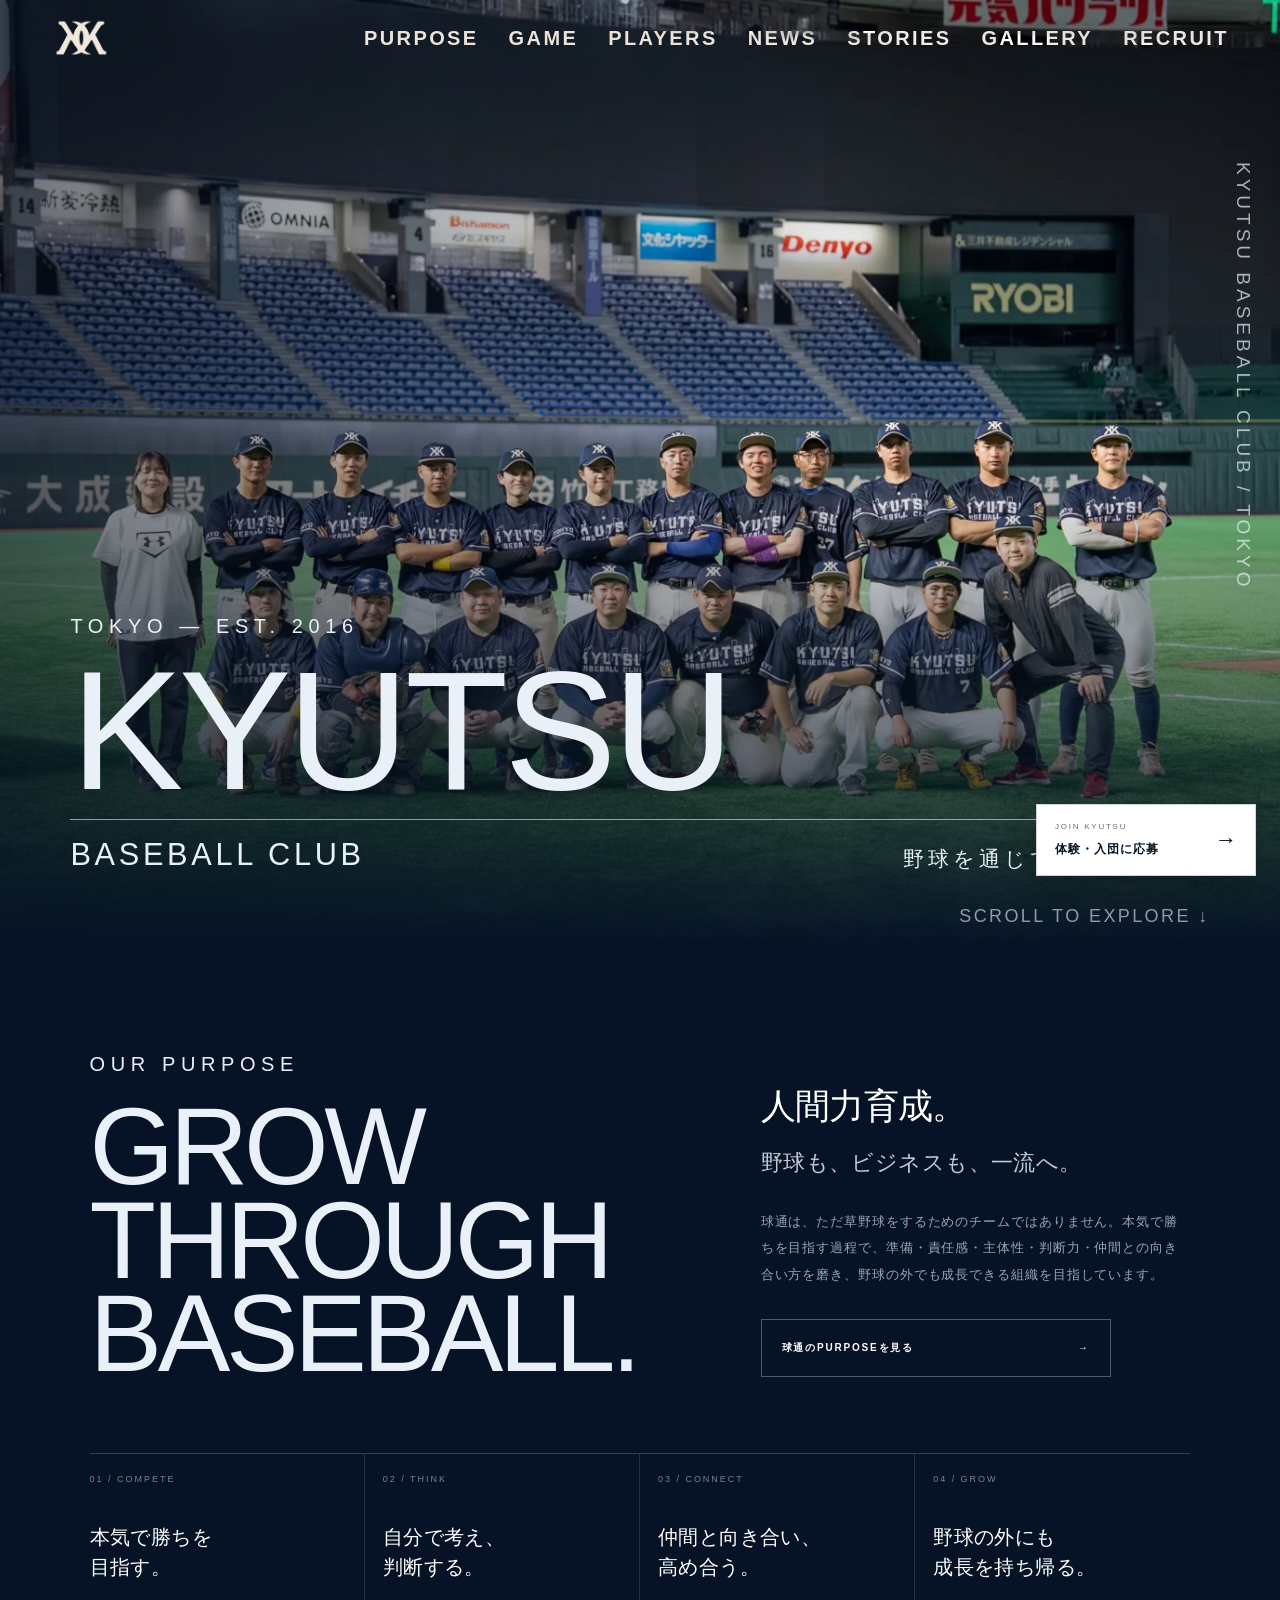
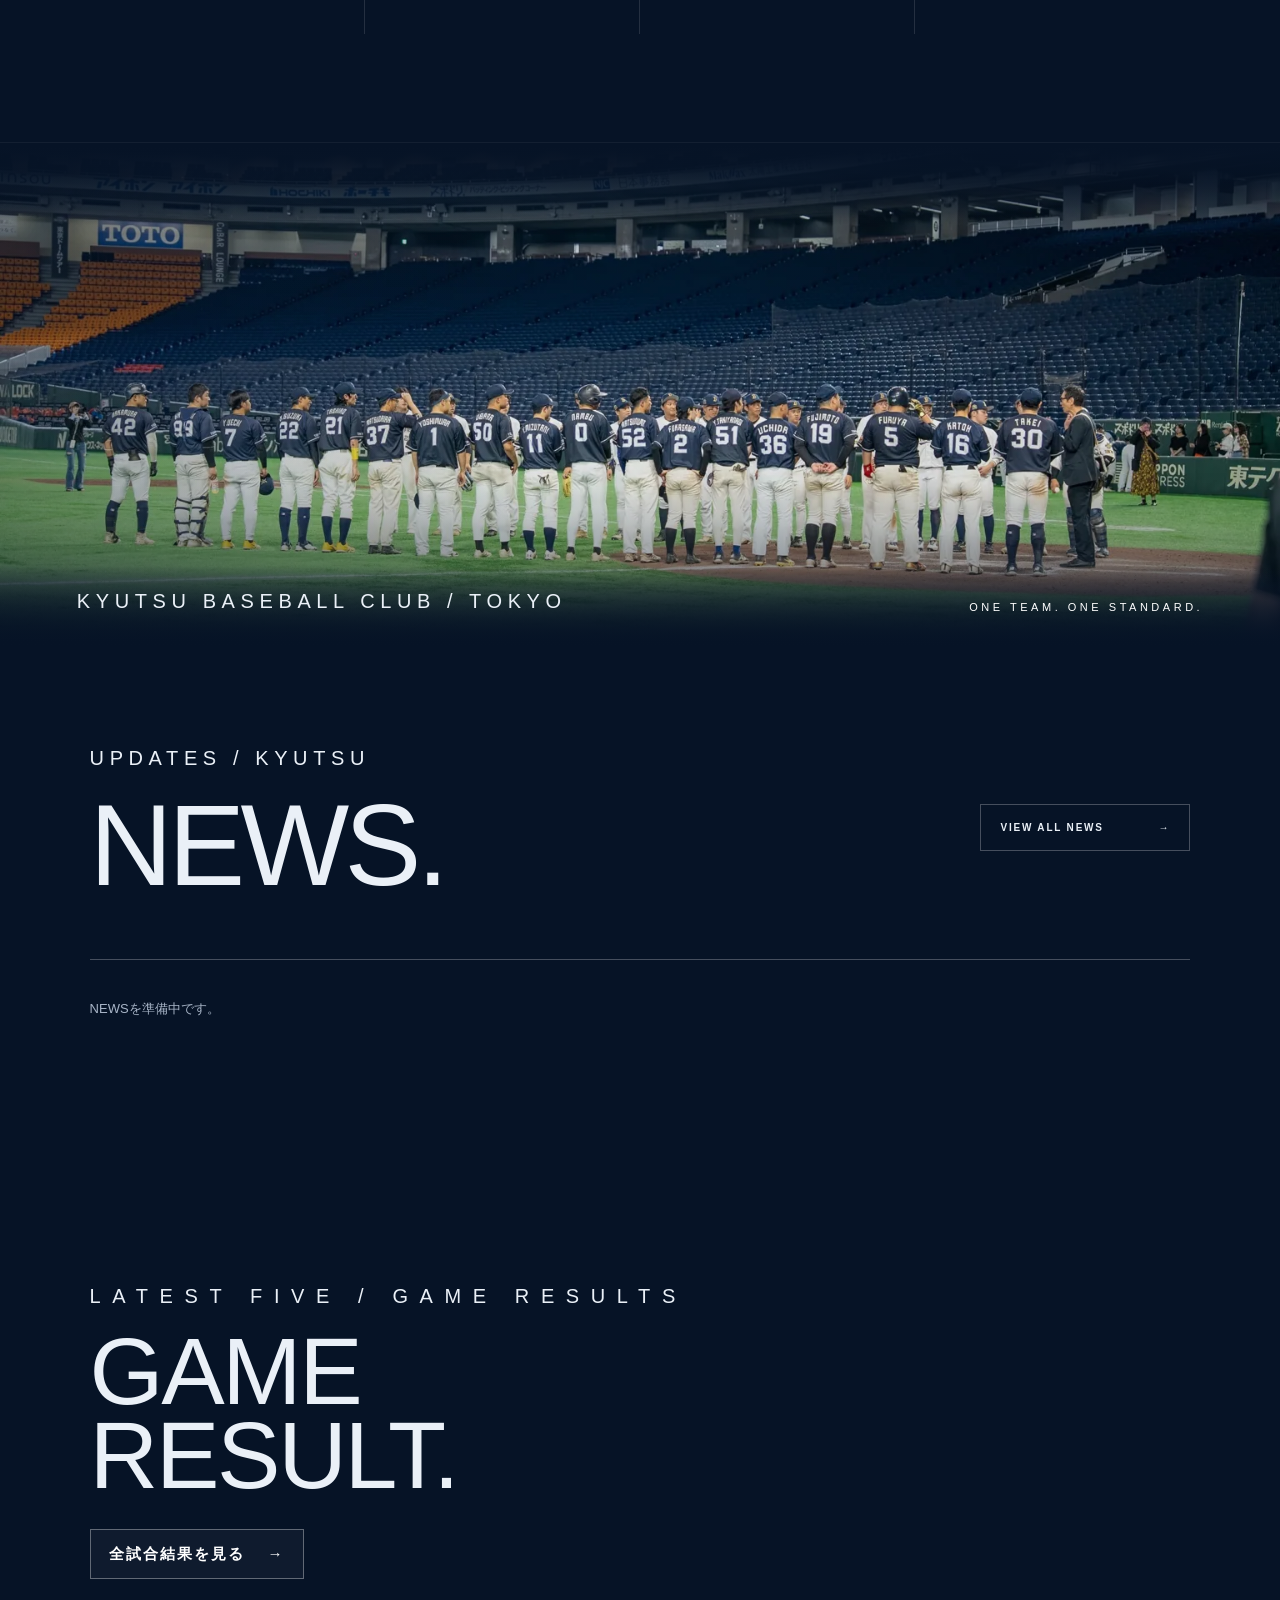
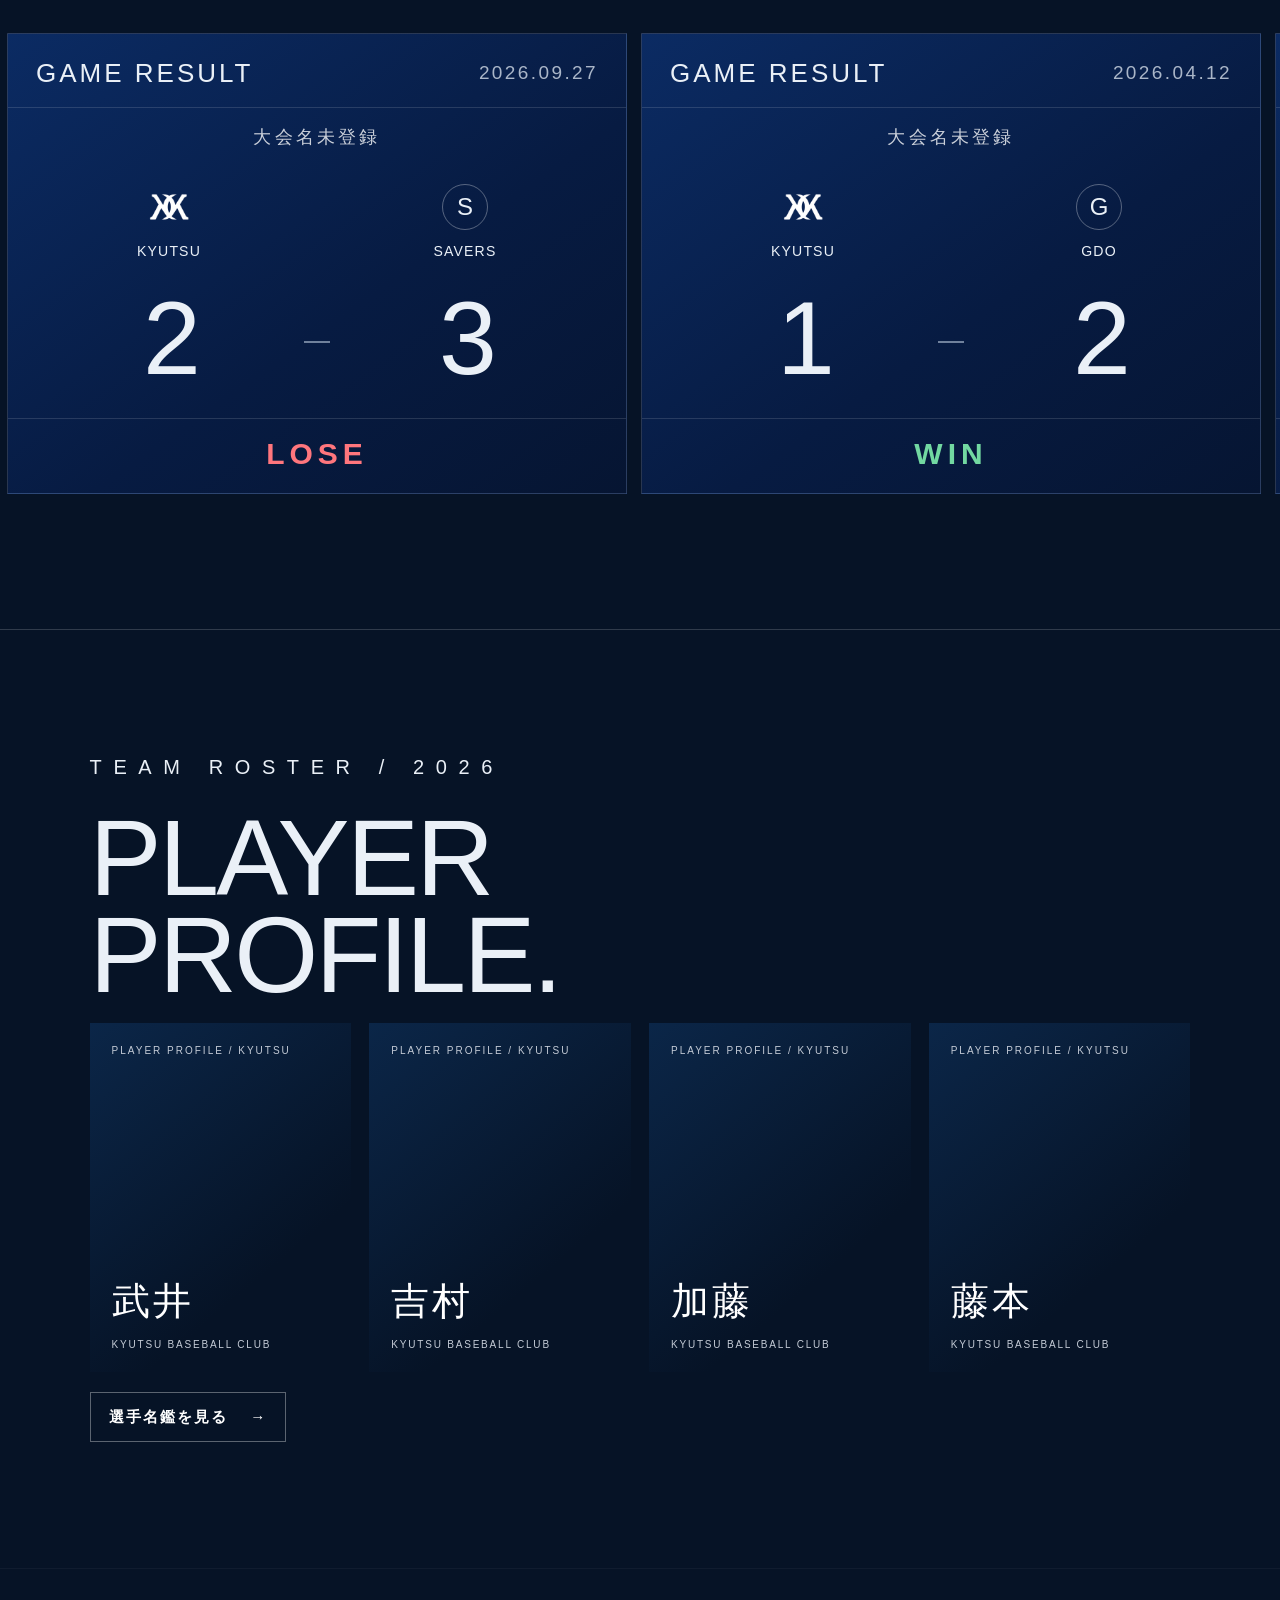
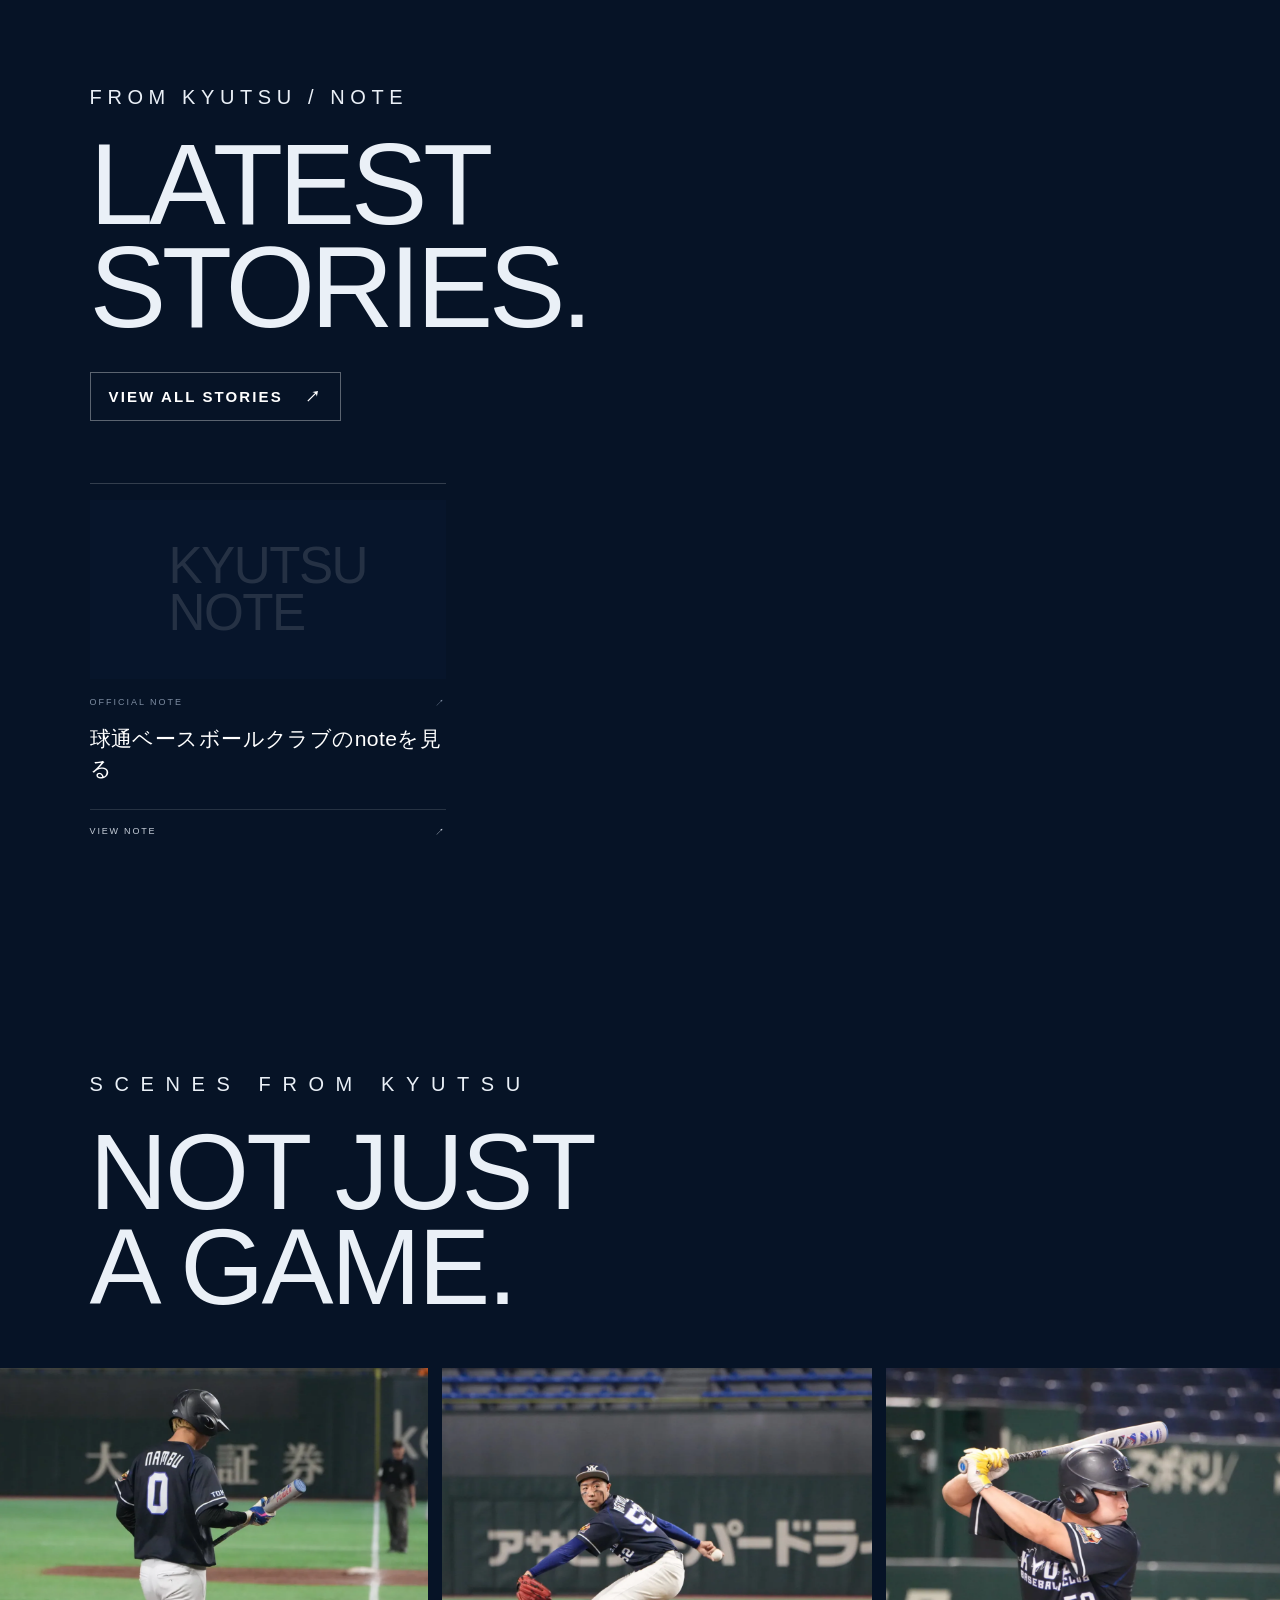
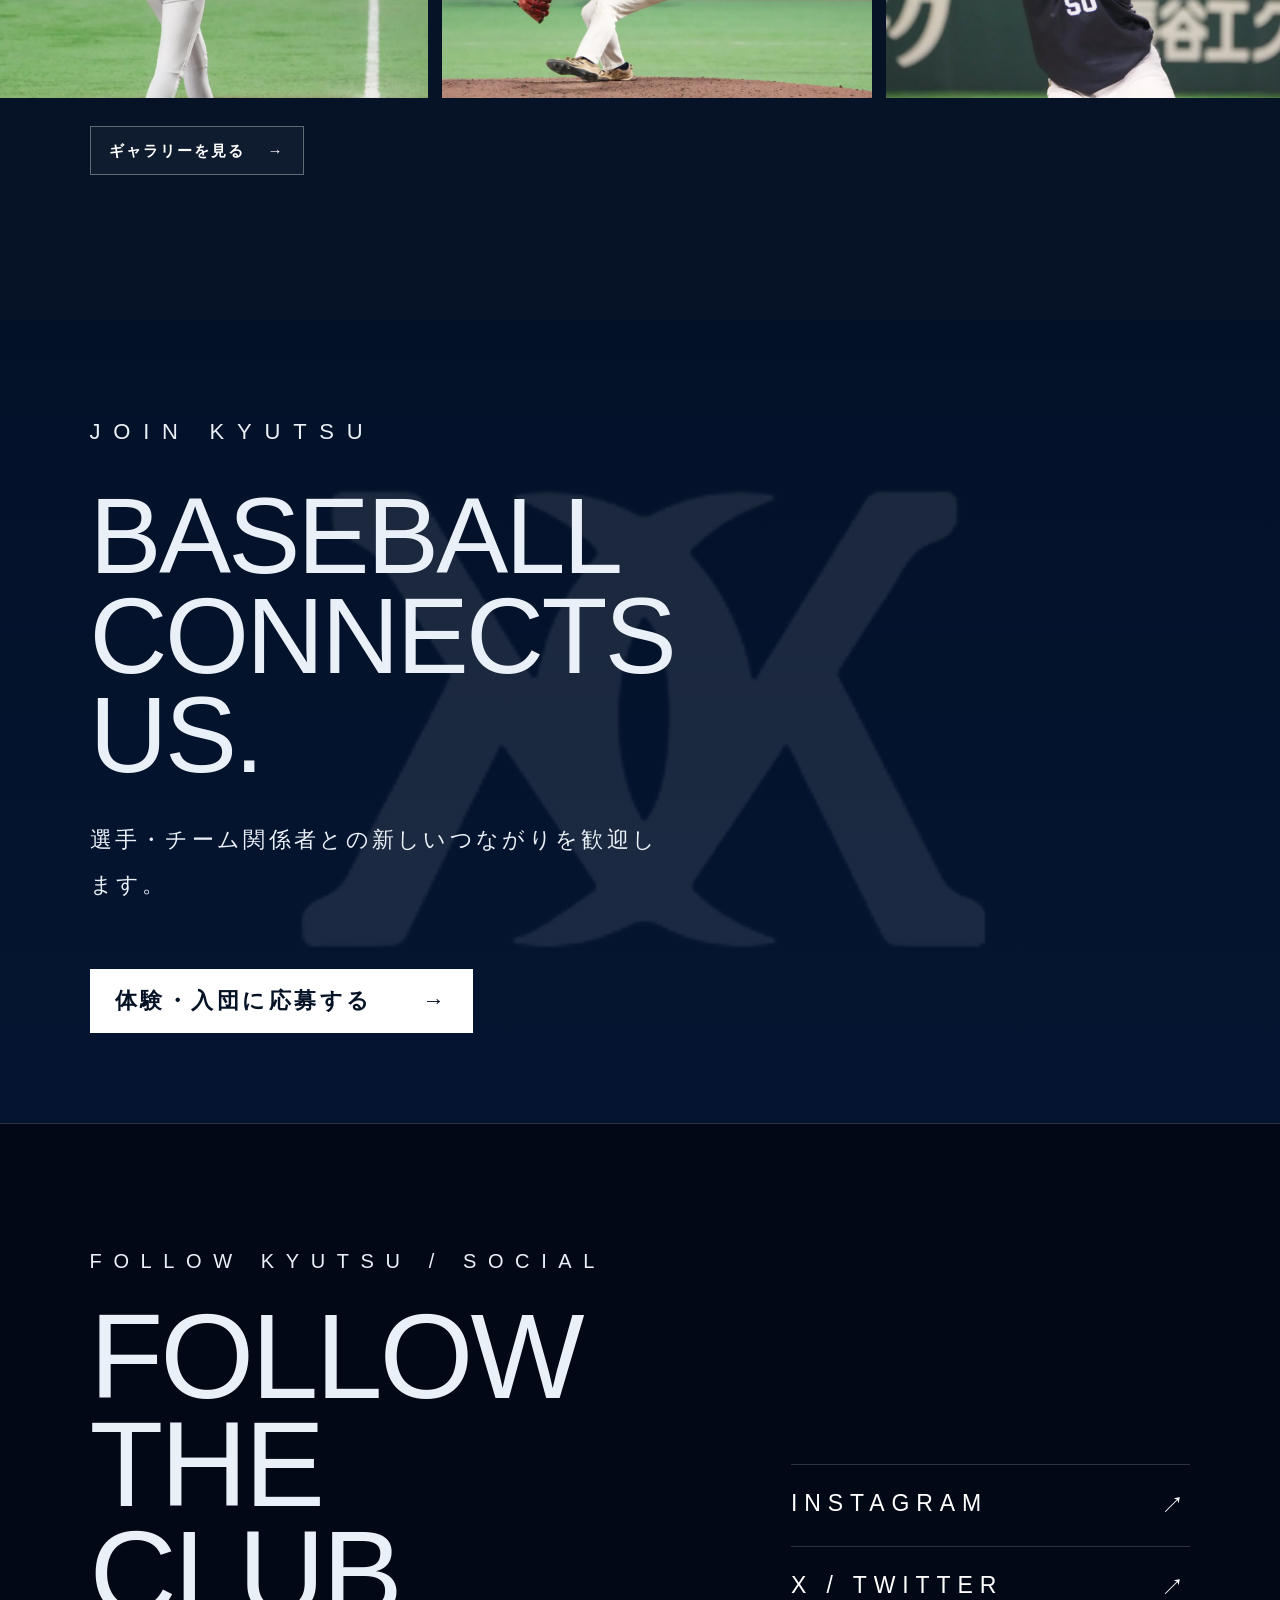
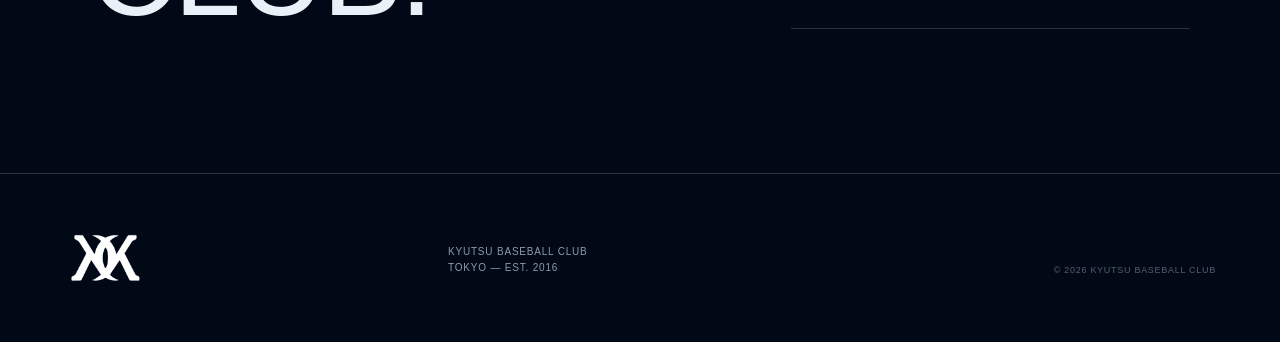
==== commit cbd522f0: "Add files via upload" ====
--- a/public/index.html
+++ b/public/index.html
@@ -15,7 +15,7 @@
 <meta name="twitter:image" content="https://kyutsu-bc.jp/assets/ogp.jpg">
 <link rel="icon" href="/favicon.ico" sizes="any">
 <link rel="icon" type="image/png" href="/assets/favicon.png">
-<link rel="apple-touch-icon" href="/assets/apple-touch-icon.png"><link rel="stylesheet" href="style.css?v=68-news-align">
+<link rel="apple-touch-icon" href="/assets/apple-touch-icon.png"><link rel="stylesheet" href="style.css?v=69-news-realign">
 <style id="v7-overrides">
 :root{--kyutsu-navy:#07142d;--kyutsu-white:#f7f8fb}
 .brand-logo-img,.kyutsu-mark{display:block;width:auto;object-fit:contain}
--- a/public/style.css
+++ b/public/style.css
@@ -1030,75 +1030,16 @@
 }
 
 
-/* KYUTSU / NEWS typography and VIEW ALL alignment consistency (2026-10-28)
-   Match the existing section heading and the LATEST STORIES link rather than
-   introducing a new visual pattern. Scope deliberately limited to NEWS. */
-.homeNewsHead h2{
-  font-family:Arial,'Helvetica Neue',sans-serif!important;
-  font-weight:500!important;
-  font-stretch:normal;
-  font-size:clamp(64px,9vw,128px)!important;
-  line-height:.9!important;
-  letter-spacing:-.04em!important;
-  margin:24px 0 0!important;
-}
-.homeNewsHead{align-items:end!important;}
-.homeNewsMore{
-  display:inline-flex!important;
-  align-items:center!important;
-  justify-content:space-between!important;
-  gap:24px!important;
-  min-width:210px!important;
-  min-height:48px!important;
-  box-sizing:border-box!important;
-  padding:17px 19px!important;
-  margin:0!important;
-  align-self:end!important;
-  border:1px solid rgba(255,255,255,.28)!important;
-  background:transparent!important;
-  color:#fff!important;
-  text-decoration:none!important;
-  font-family:Arial,'Helvetica Neue',sans-serif!important;
-  font-size:10px!important;
-  font-weight:600!important;
-  letter-spacing:.18em!important;
-  line-height:1.2!important;
-  white-space:nowrap;
-  transition:background .22s ease,color .22s ease;
-}
-.homeNewsMore:hover{background:#fff!important;color:#061326!important;}
-@media(max-width:720px){
-  .homeNewsHead{align-items:flex-start!important;}
-  .homeNewsHead h2{
-    font-size:12.7vw!important;
-    line-height:.92!important;
-    letter-spacing:-.055em!important;
-  }
-  .homeNewsMore{
-    min-width:0!important;
-    width:max-content!important;
-    max-width:100%!important;
-    min-height:48px!important;
-    padding:0 16px!important;
-    margin-top:28px!important;
-    align-self:flex-start!important;
-    font-size:13px!important;
-    font-weight:600!important;
-    letter-spacing:.18em!important;
-  }
-}
-
-/* NEWS parity patch / 2026-10-28: mirror LATEST STORIES heading and CTA layout. */
+/* v69: NEWS layout uses one definitive rule-set (no competing overrides).
+   Align CTA with NEWS heading top rather than original bottom baseline. */
 @media (min-width:721px){
   .homeNewsHead{
     display:grid!important;
     grid-template-columns:minmax(0,1fr) auto!important;
-    align-items:end!important;
-    justify-content:initial!important;
-    gap:24px!important;
+    align-items:start!important;
+    column-gap:24px!important;
     margin-bottom:62px!important;
   }
-  .homeNewsHead > div{min-width:0!important;}
   .homeNewsHead h2{
     font-family:Arial,'Helvetica Neue',sans-serif!important;
     font-size:clamp(64px,9vw,128px)!important;
@@ -1108,48 +1049,45 @@
     margin:24px 0 0!important;
   }
   .homeNewsHead > .homeNewsMore{
+    align-self:start!important;
+    margin-top:57px!important;
     display:flex!important;
+    justify-content:space-between!important;
     align-items:center!important;
-    justify-content:space-between!important;
-    align-self:end!important;
     min-width:210px!important;
     min-height:0!important;
-    width:auto!important;
-    margin:0!important;
     padding:17px 19px!important;
     gap:24px!important;
-    border:1px solid rgba(255,255,255,.28)!important;
-    font:600 10px/normal Arial,'Helvetica Neue',sans-serif!important;
+    box-sizing:border-box!important;
+    font-family:Arial,'Helvetica Neue',sans-serif!important;
+    font-size:10px!important;
+    font-weight:600!important;
     letter-spacing:.18em!important;
+    line-height:normal!important;
   }
 }
 @media (max-width:720px){
-  .homeNewsHead{
-    display:block!important;
-    margin-bottom:46px!important;
-  }
+  .homeNewsHead{display:block!important;margin-bottom:46px!important}
   .homeNewsHead h2{
     font-family:Arial,'Helvetica Neue',sans-serif!important;
     font-size:14vw!important;
     line-height:.92!important;
+    font-weight:500!important;
     letter-spacing:-.04em!important;
-    font-weight:500!important;
     margin:24px 0 0!important;
   }
   .homeNewsHead > .homeNewsMore{
-    display:inline-flex!important;
-    align-items:center!important;
-    justify-content:space-between!important;
-    align-self:auto!important;
-    gap:22px!important;
-    min-height:48px!important;
-    min-width:0!important;
+    display:flex!important;
     width:max-content!important;
     max-width:100%!important;
-    margin-top:28px!important;
-    padding:14px 18px!important;
-    font-size:15px!important;
+    min-width:210px!important;
+    min-height:0!important;
+    padding:17px 19px!important;
+    margin:28px 0 0!important;
+    font-family:Arial,'Helvetica Neue',sans-serif!important;
+    font-size:10px!important;
     font-weight:600!important;
     letter-spacing:.18em!important;
-  }
-}
+    gap:24px!important;
+  }
+}
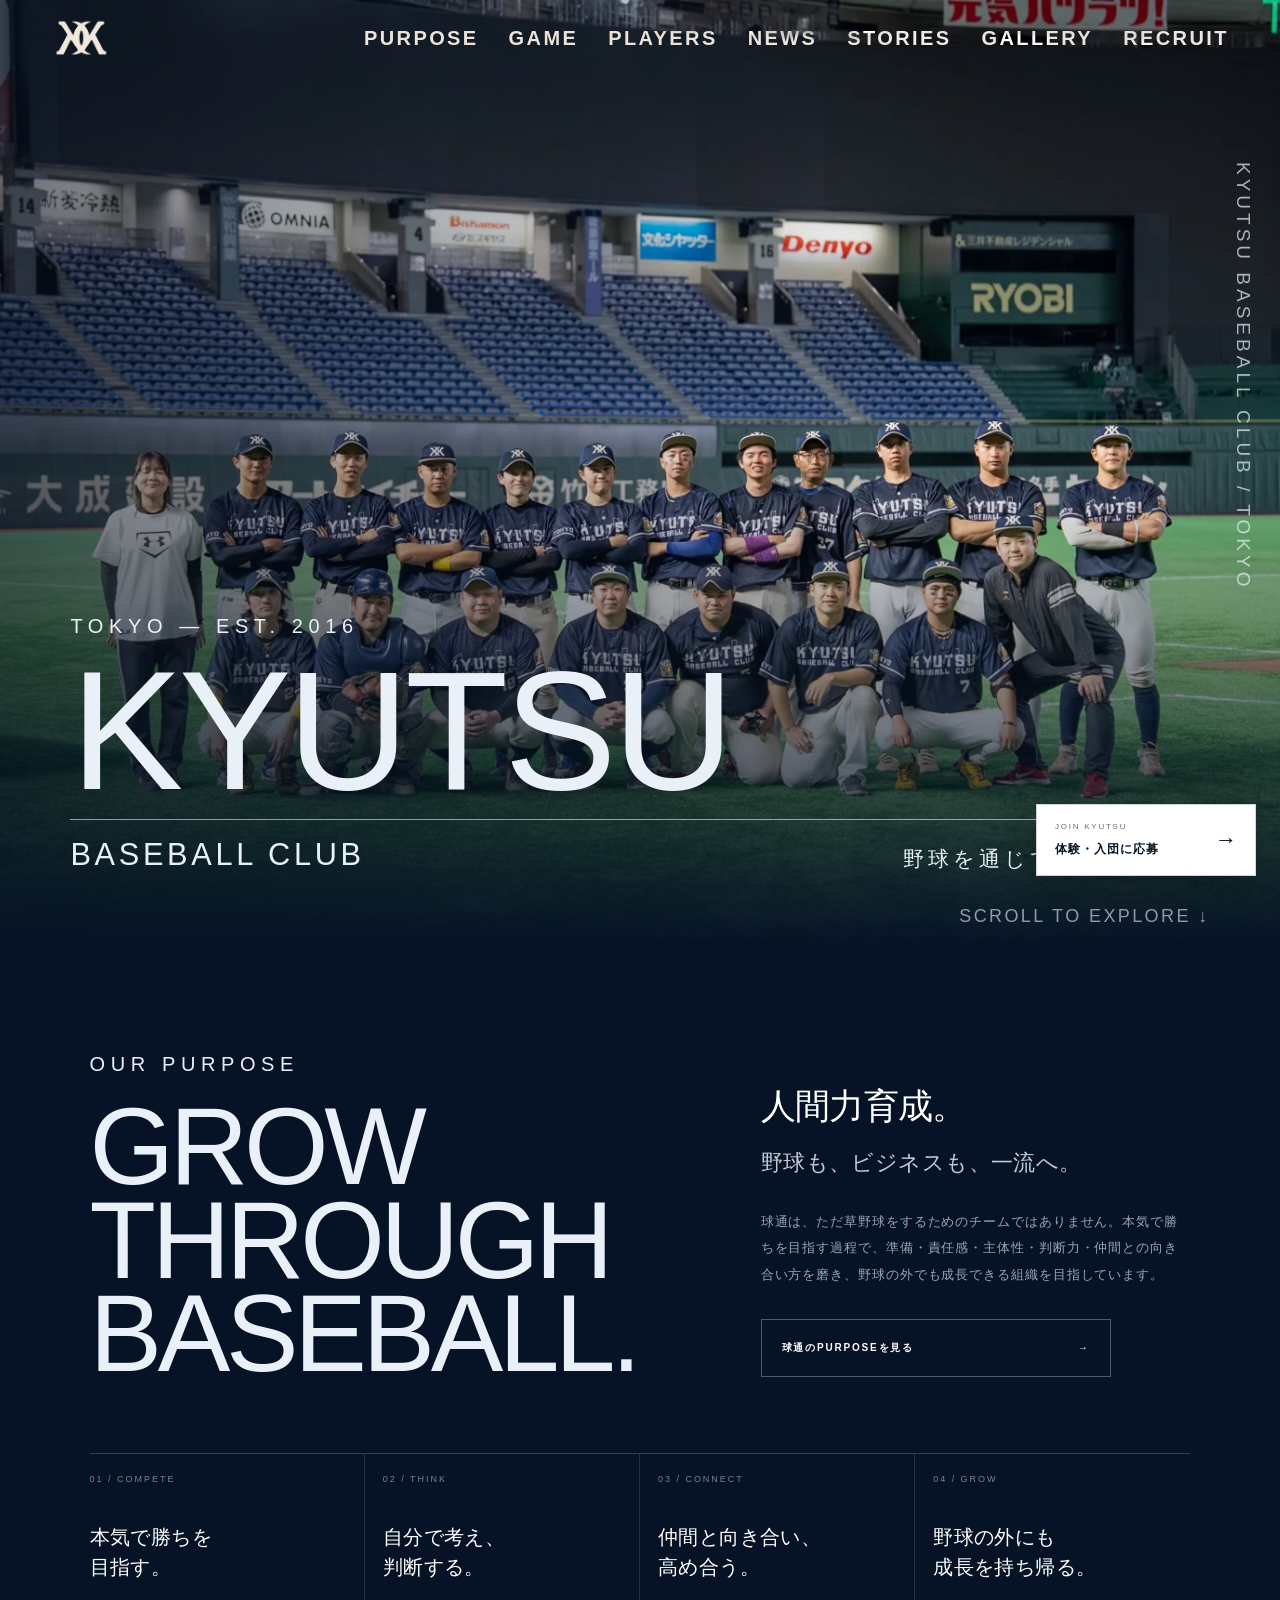
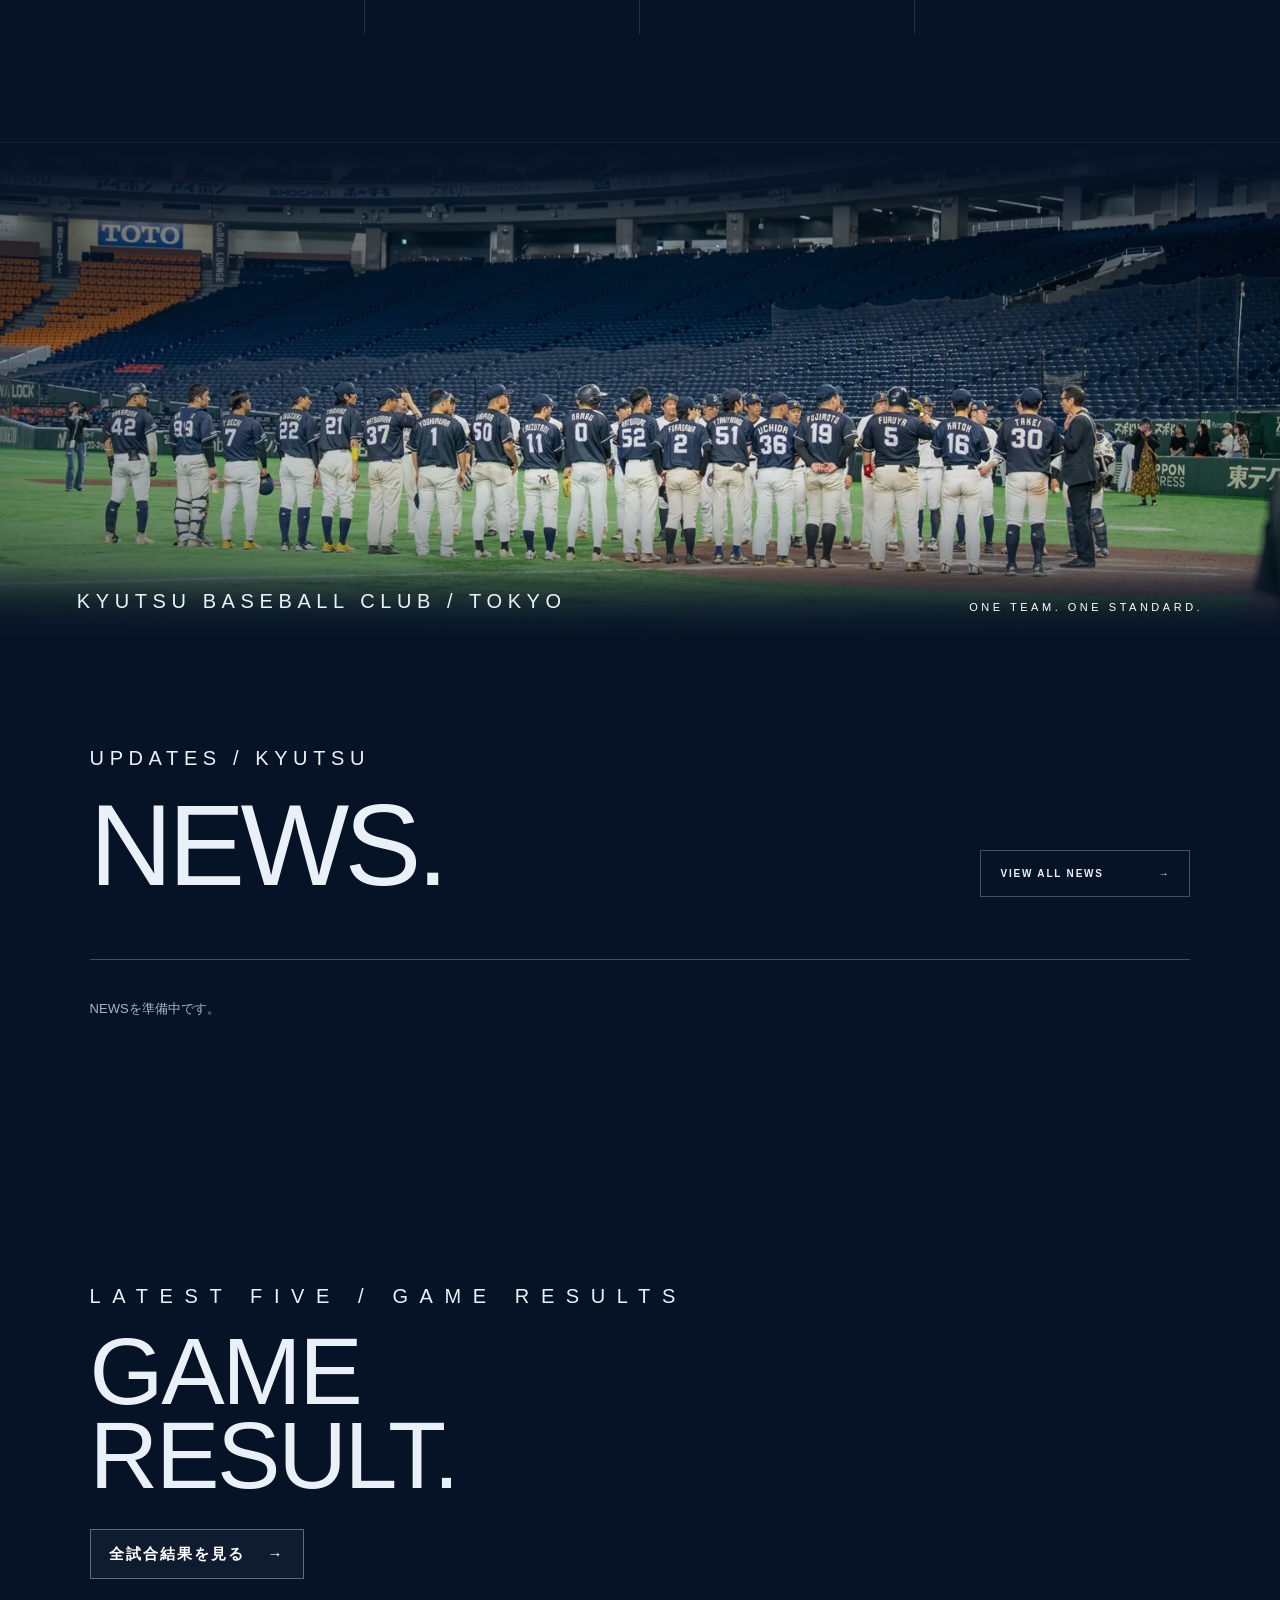
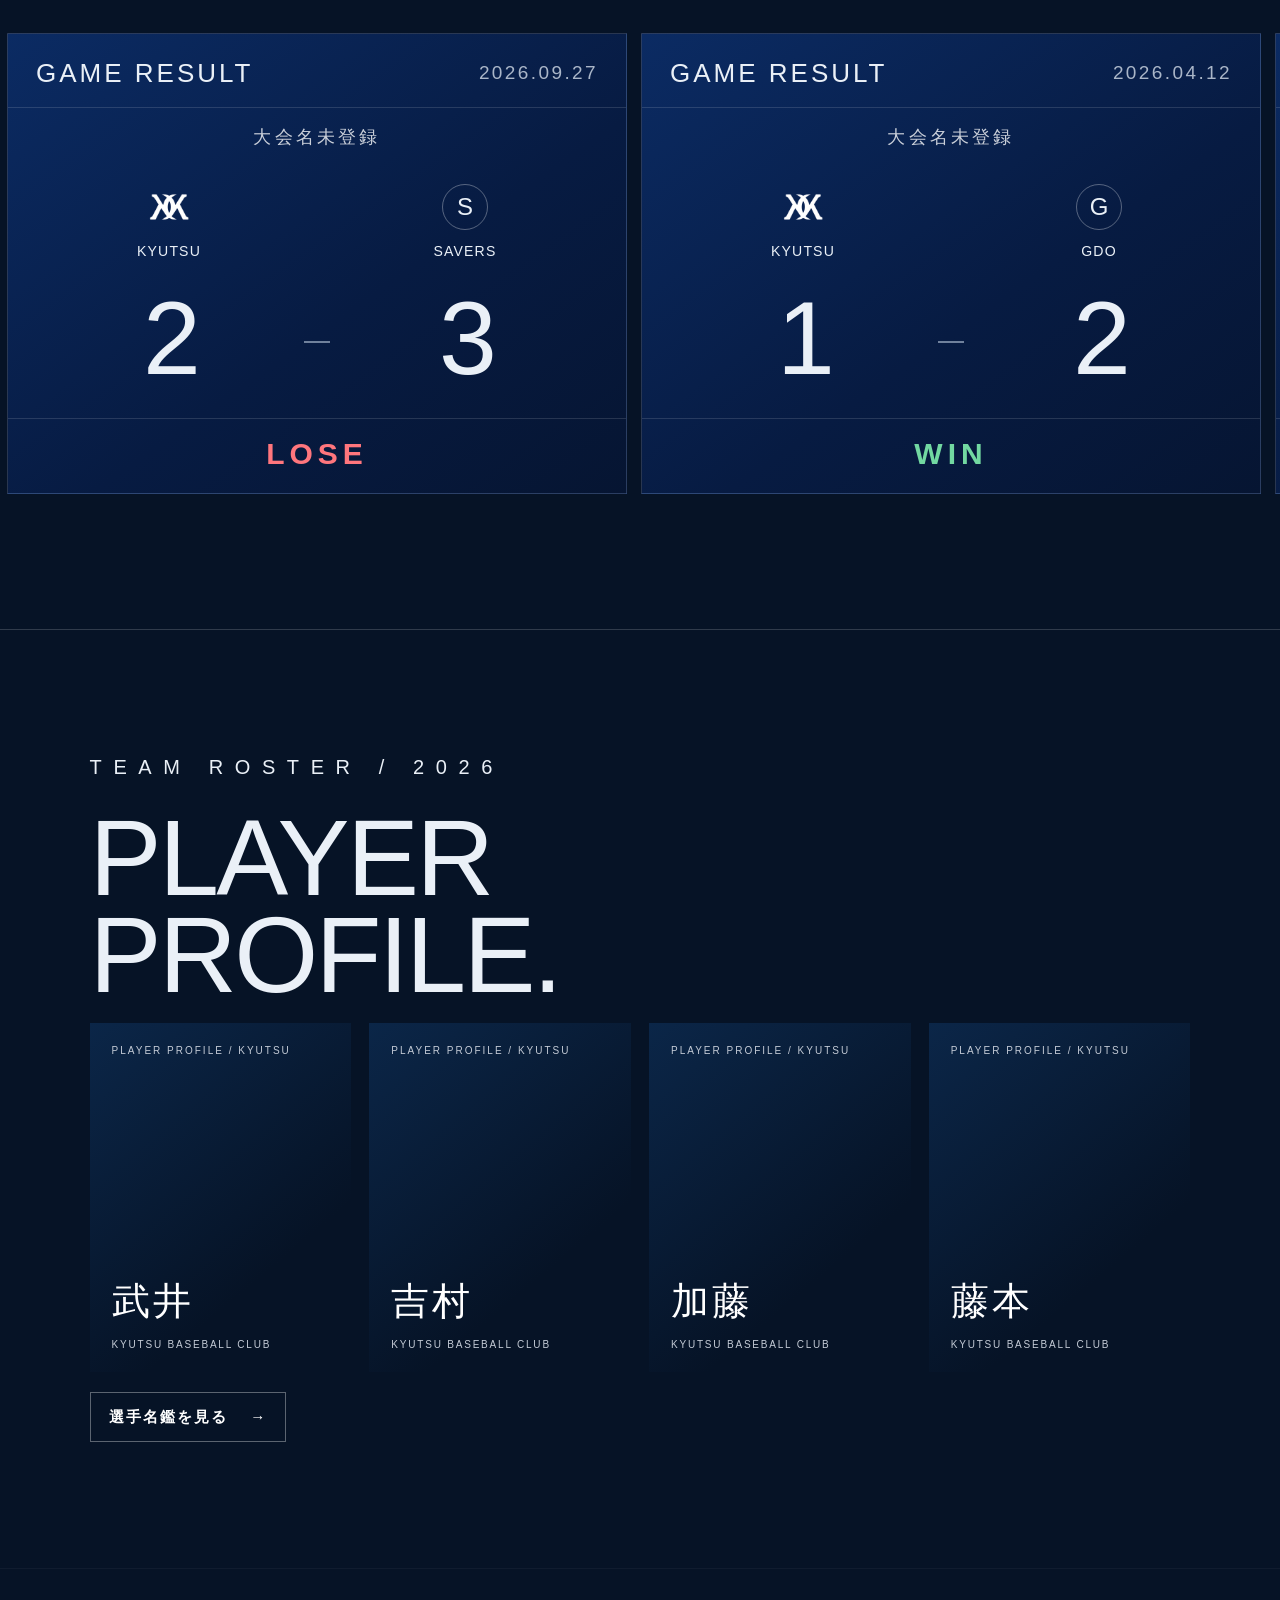
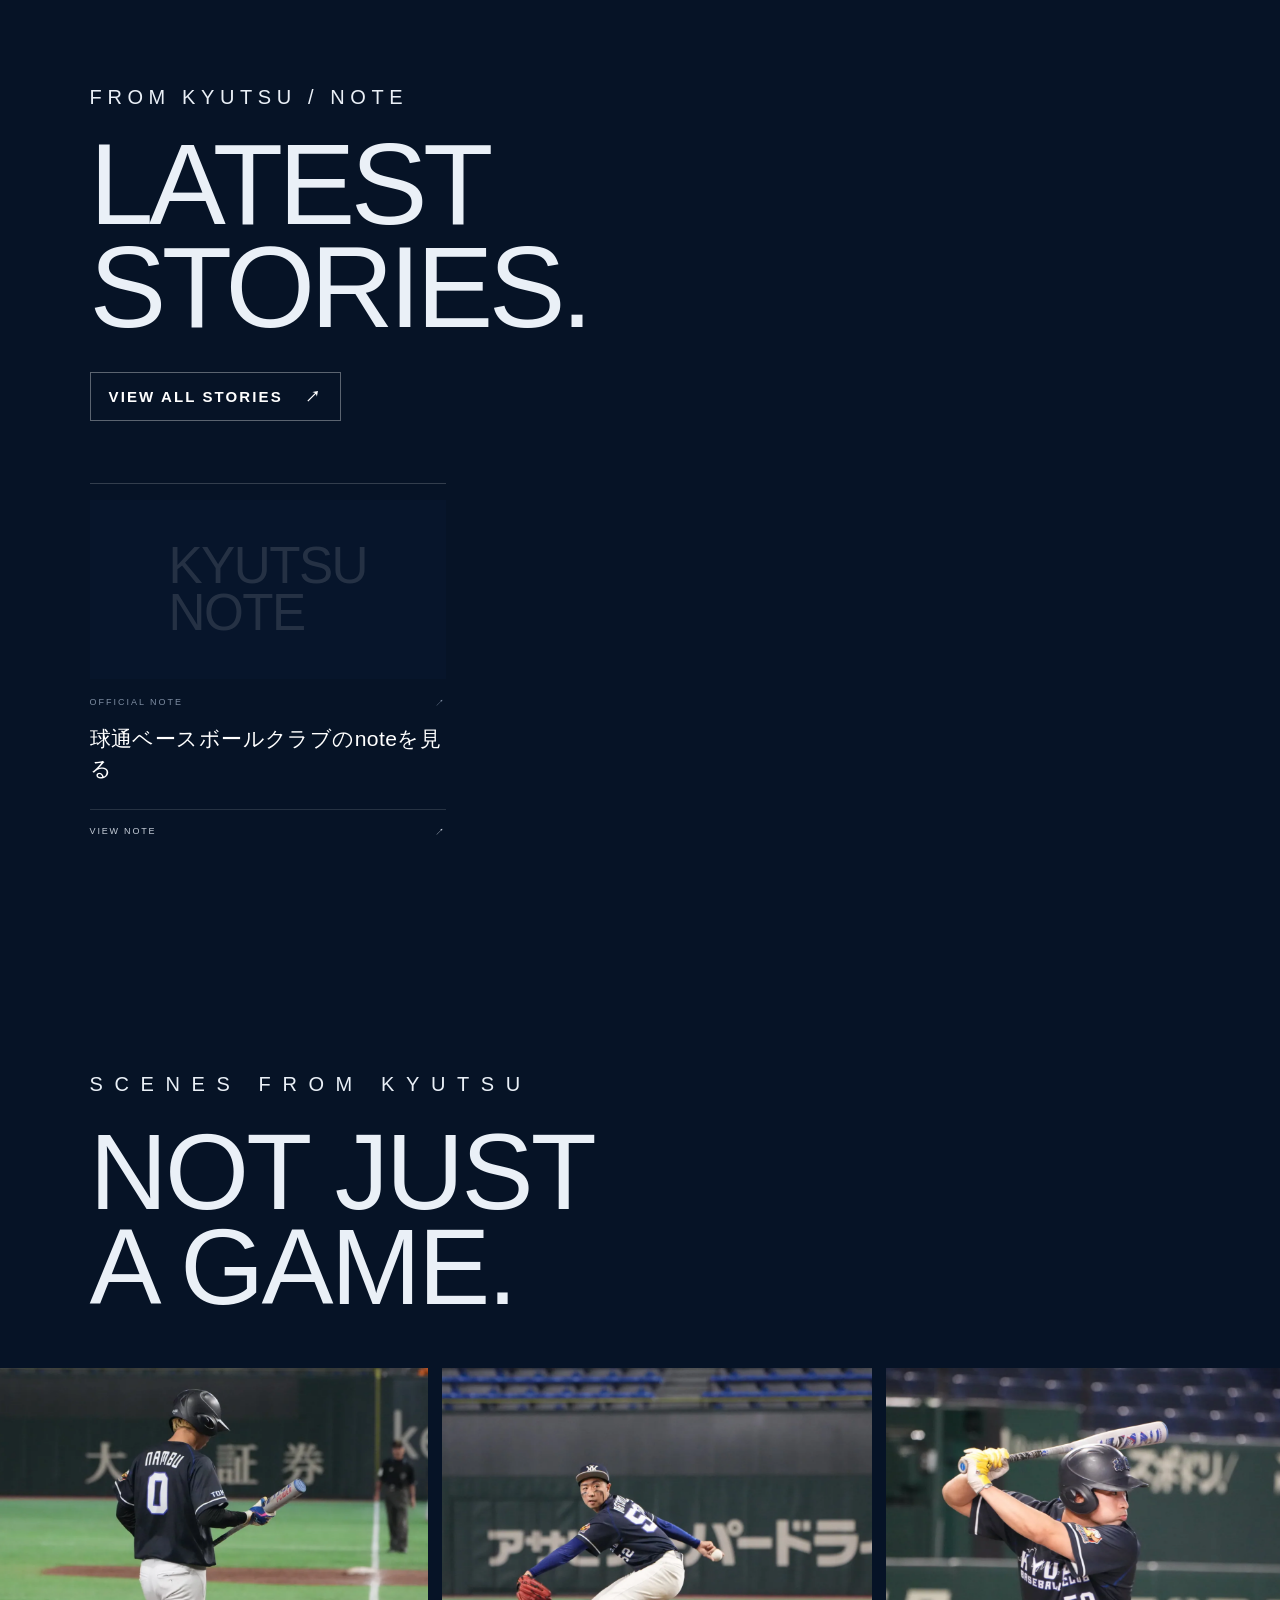
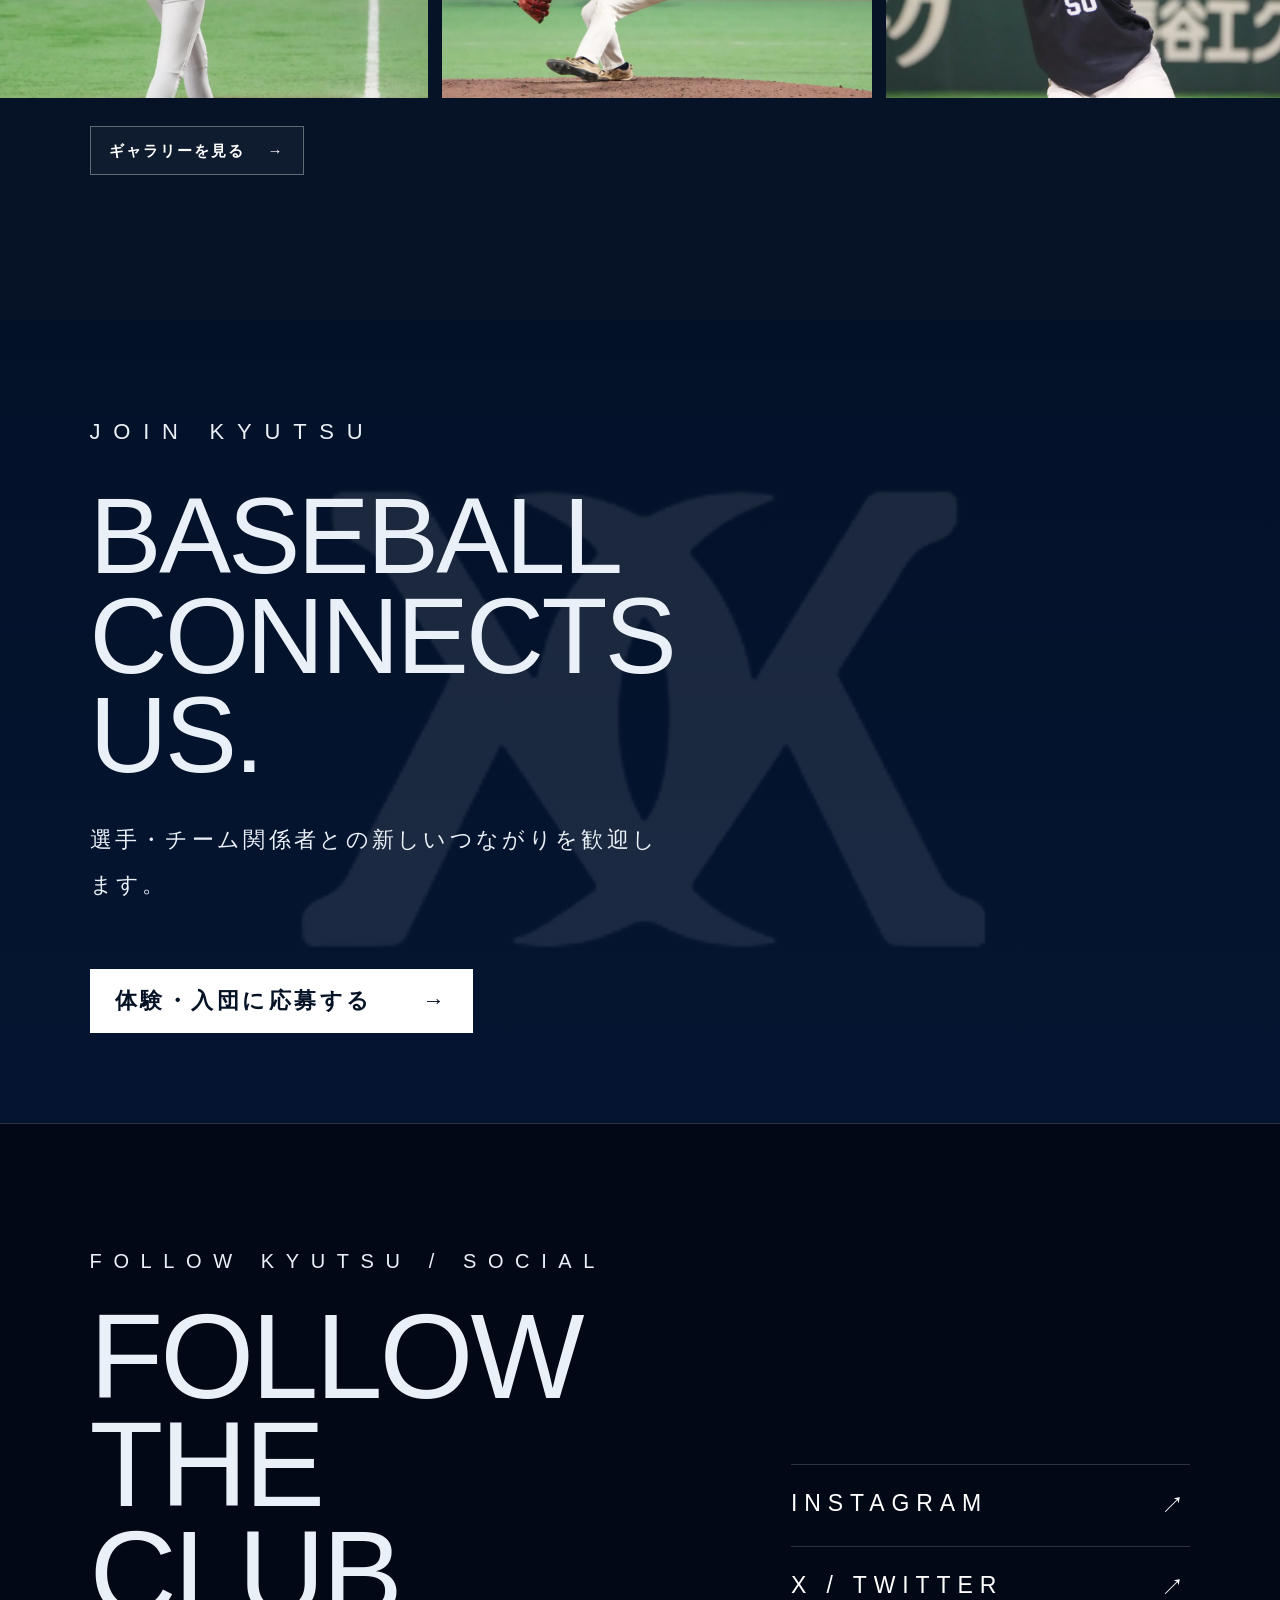
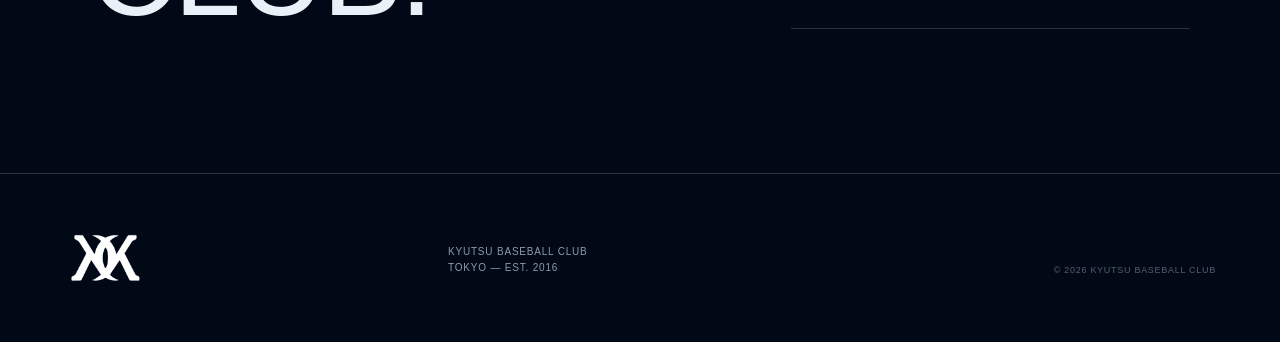
==== commit 2fa29f97: "Add files via upload" ====
--- a/public/index.html
+++ b/public/index.html
@@ -15,7 +15,7 @@
 <meta name="twitter:image" content="https://kyutsu-bc.jp/assets/ogp.jpg">
 <link rel="icon" href="/favicon.ico" sizes="any">
 <link rel="icon" type="image/png" href="/assets/favicon.png">
-<link rel="apple-touch-icon" href="/assets/apple-touch-icon.png"><link rel="stylesheet" href="style.css?v=69-news-realign">
+<link rel="apple-touch-icon" href="/assets/apple-touch-icon.png"><link rel="stylesheet" href="style.css?v=70-news-bottom-align">
 <style id="v7-overrides">
 :root{--kyutsu-navy:#07142d;--kyutsu-white:#f7f8fb}
 .brand-logo-img,.kyutsu-mark{display:block;width:auto;object-fit:contain}
--- a/public/style.css
+++ b/public/style.css
@@ -1030,13 +1030,12 @@
 }
 
 
-/* v69: NEWS layout uses one definitive rule-set (no competing overrides).
-   Align CTA with NEWS heading top rather than original bottom baseline. */
+/* v70: Match NOTE Stories heading/action alignment at desktop widths. */
 @media (min-width:721px){
   .homeNewsHead{
     display:grid!important;
     grid-template-columns:minmax(0,1fr) auto!important;
-    align-items:start!important;
+    align-items:end!important;
     column-gap:24px!important;
     margin-bottom:62px!important;
   }
@@ -1049,8 +1048,8 @@
     margin:24px 0 0!important;
   }
   .homeNewsHead > .homeNewsMore{
-    align-self:start!important;
-    margin-top:57px!important;
+    align-self:end!important;
+    margin-top:0!important;
     display:flex!important;
     justify-content:space-between!important;
     align-items:center!important;
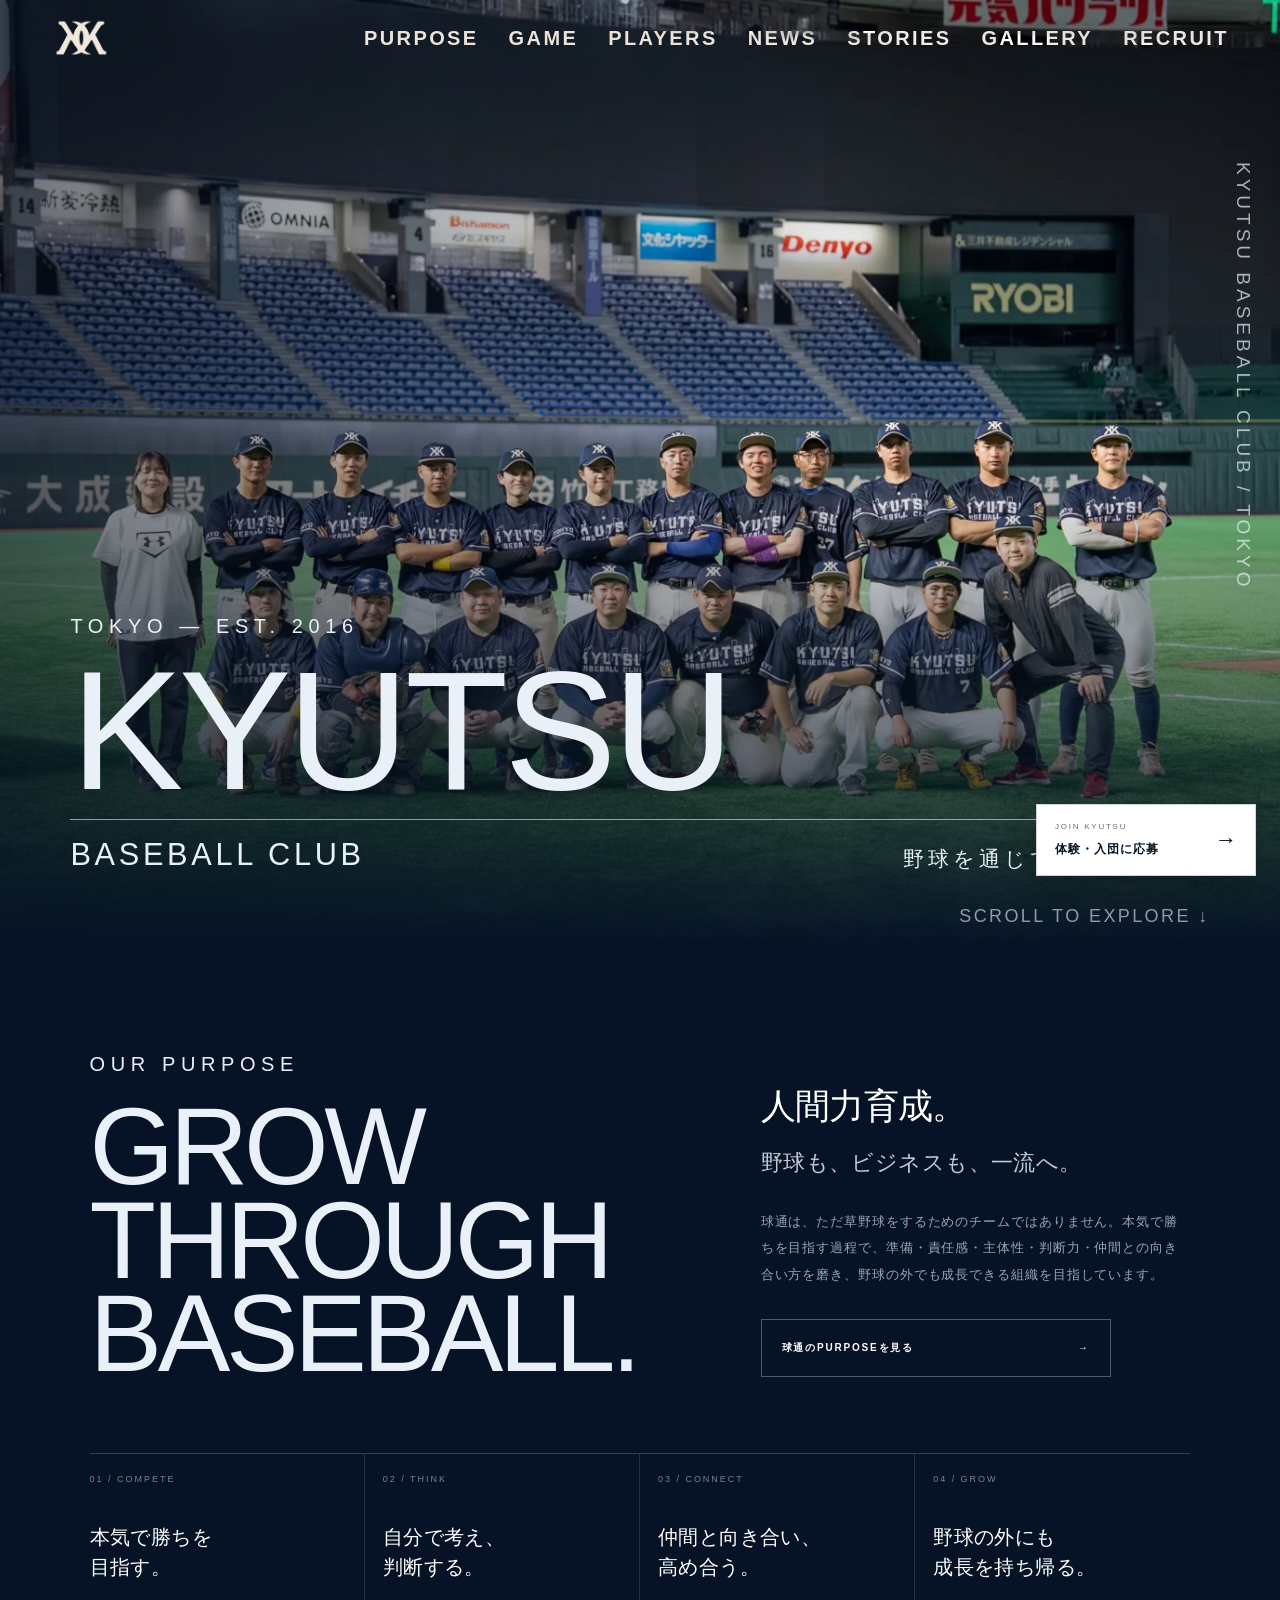
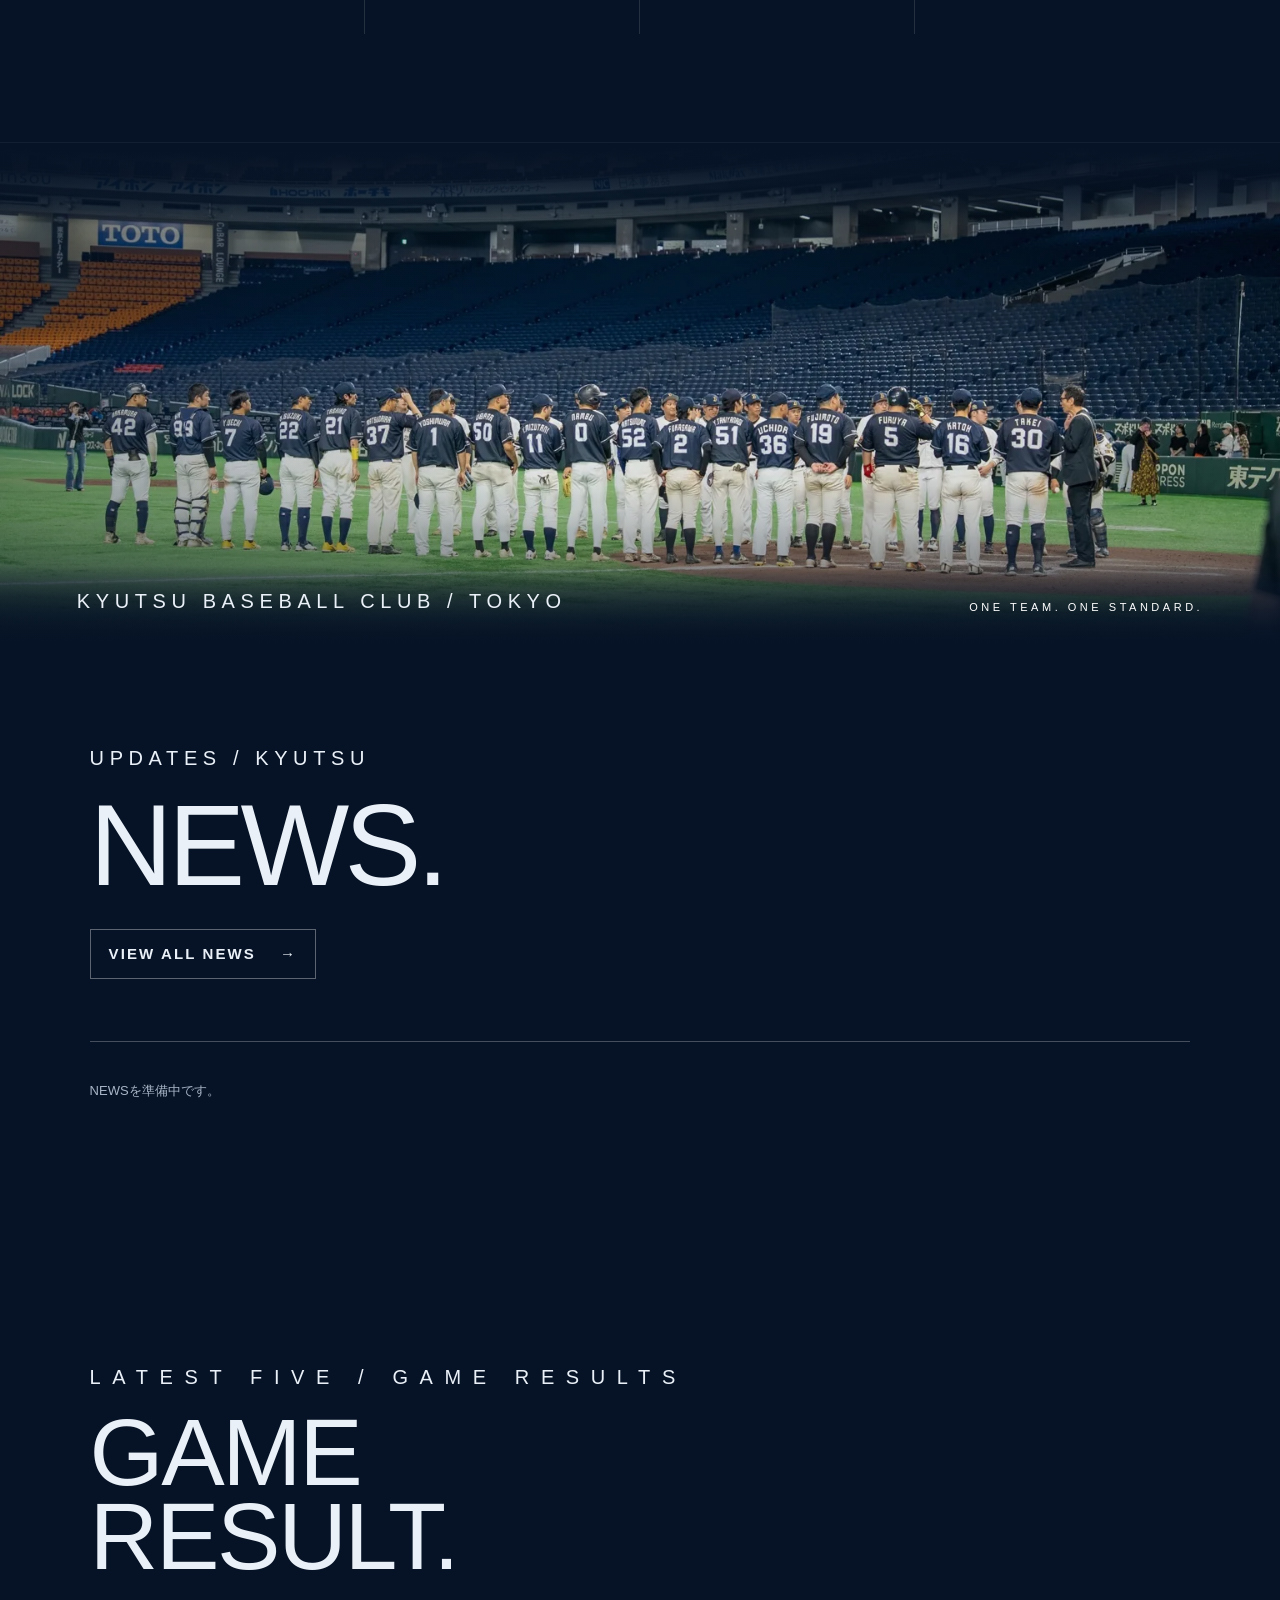
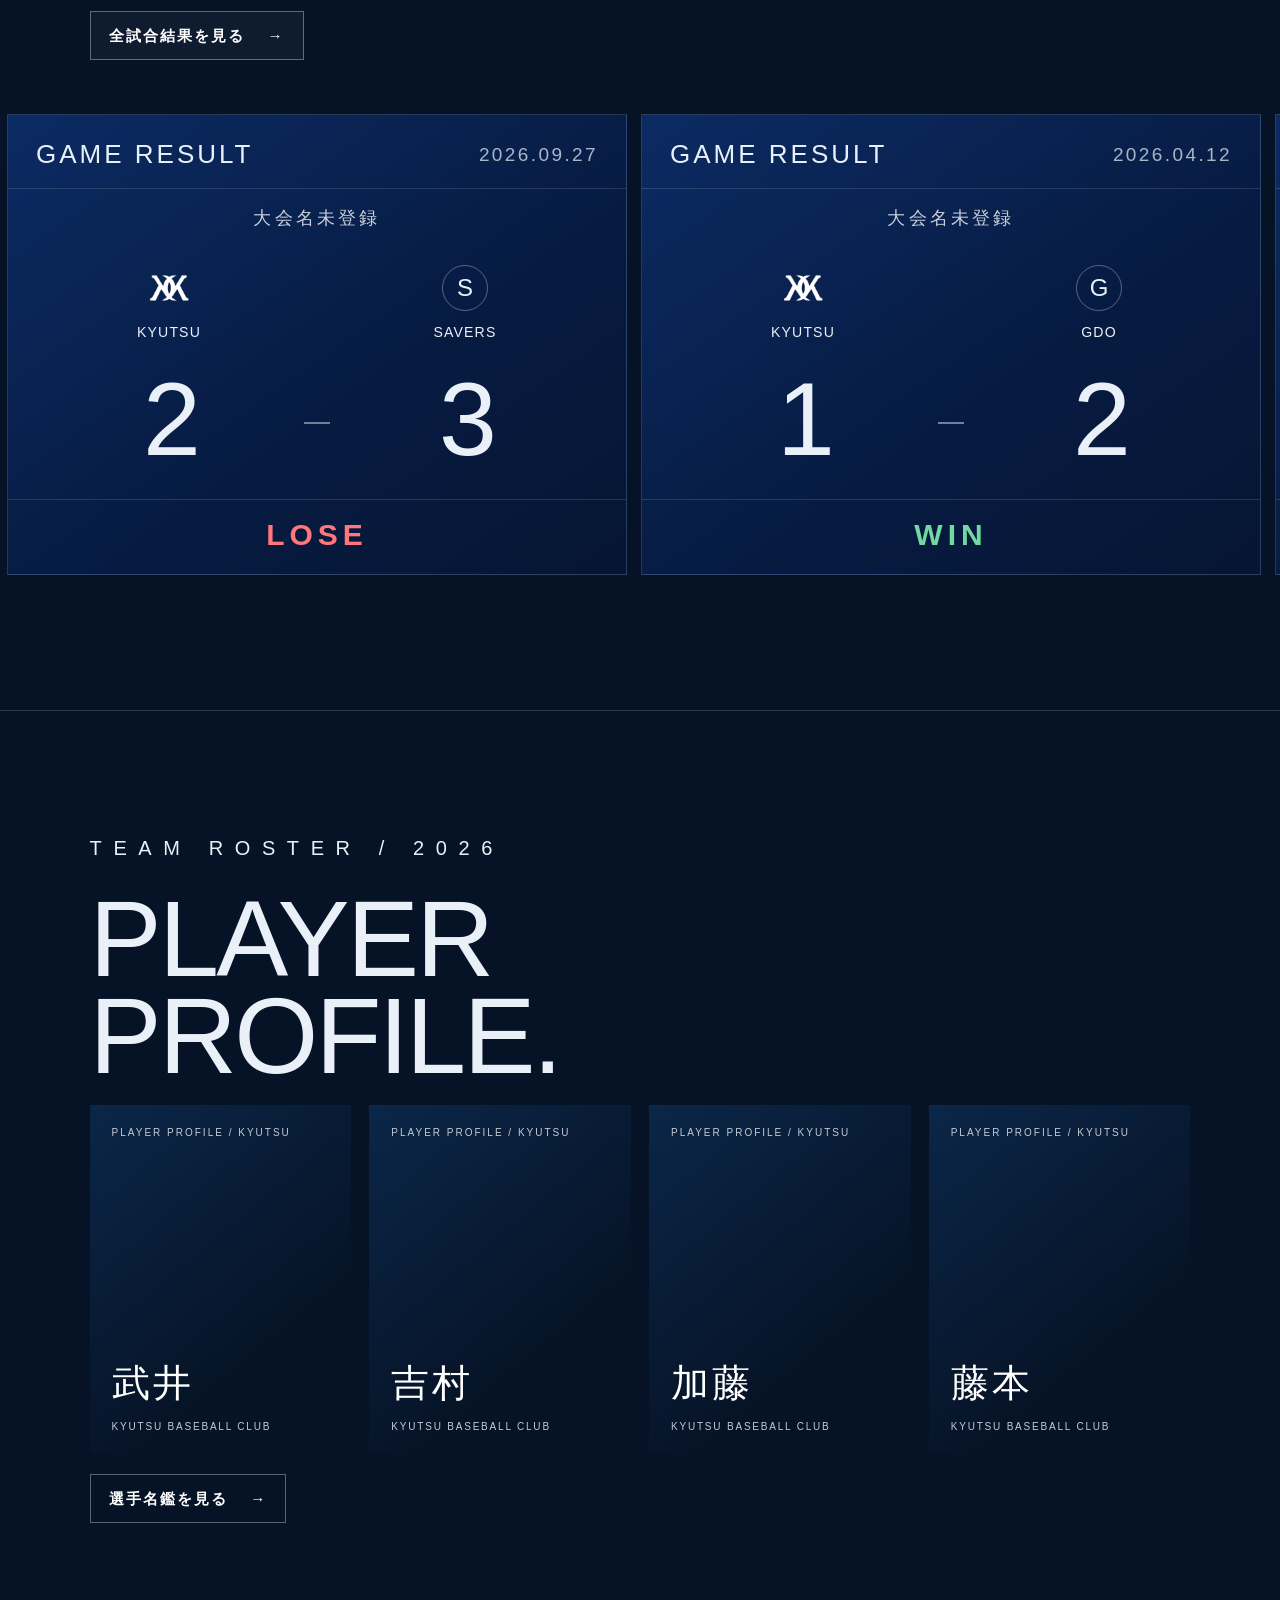
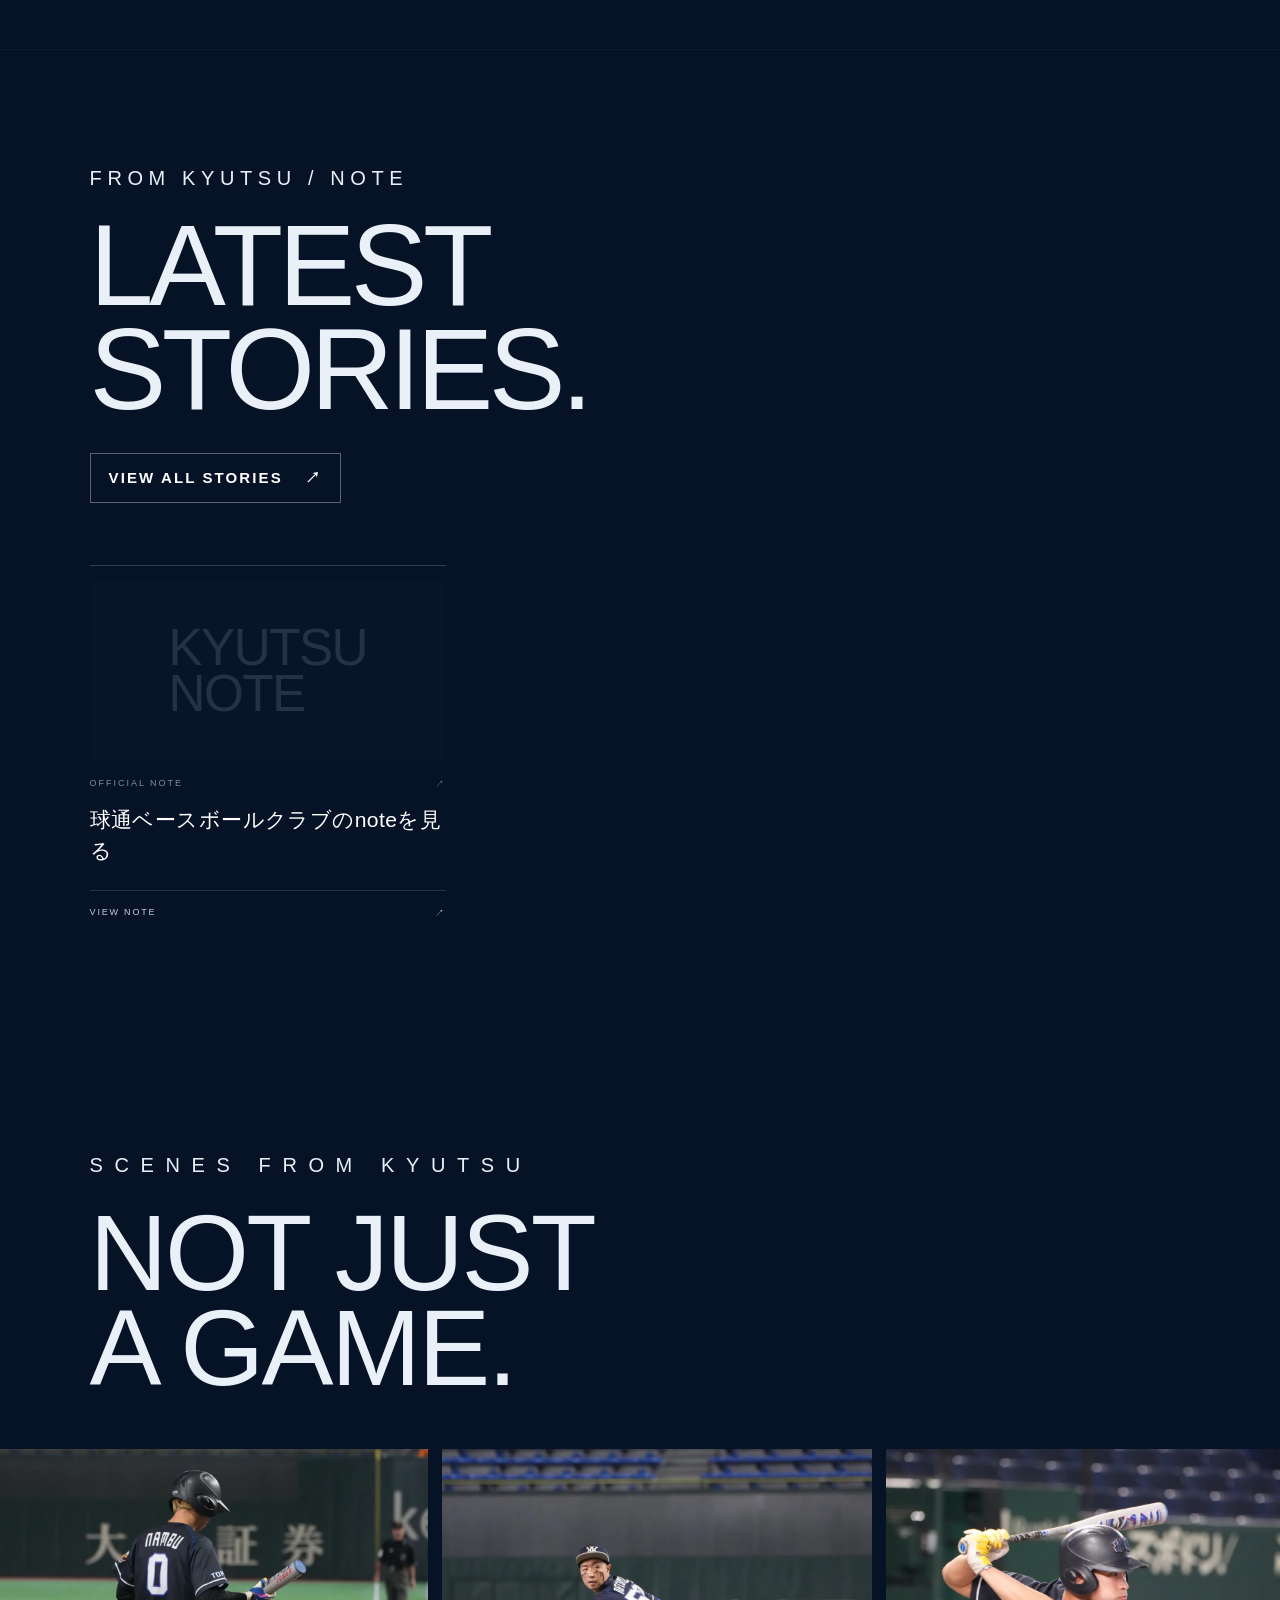
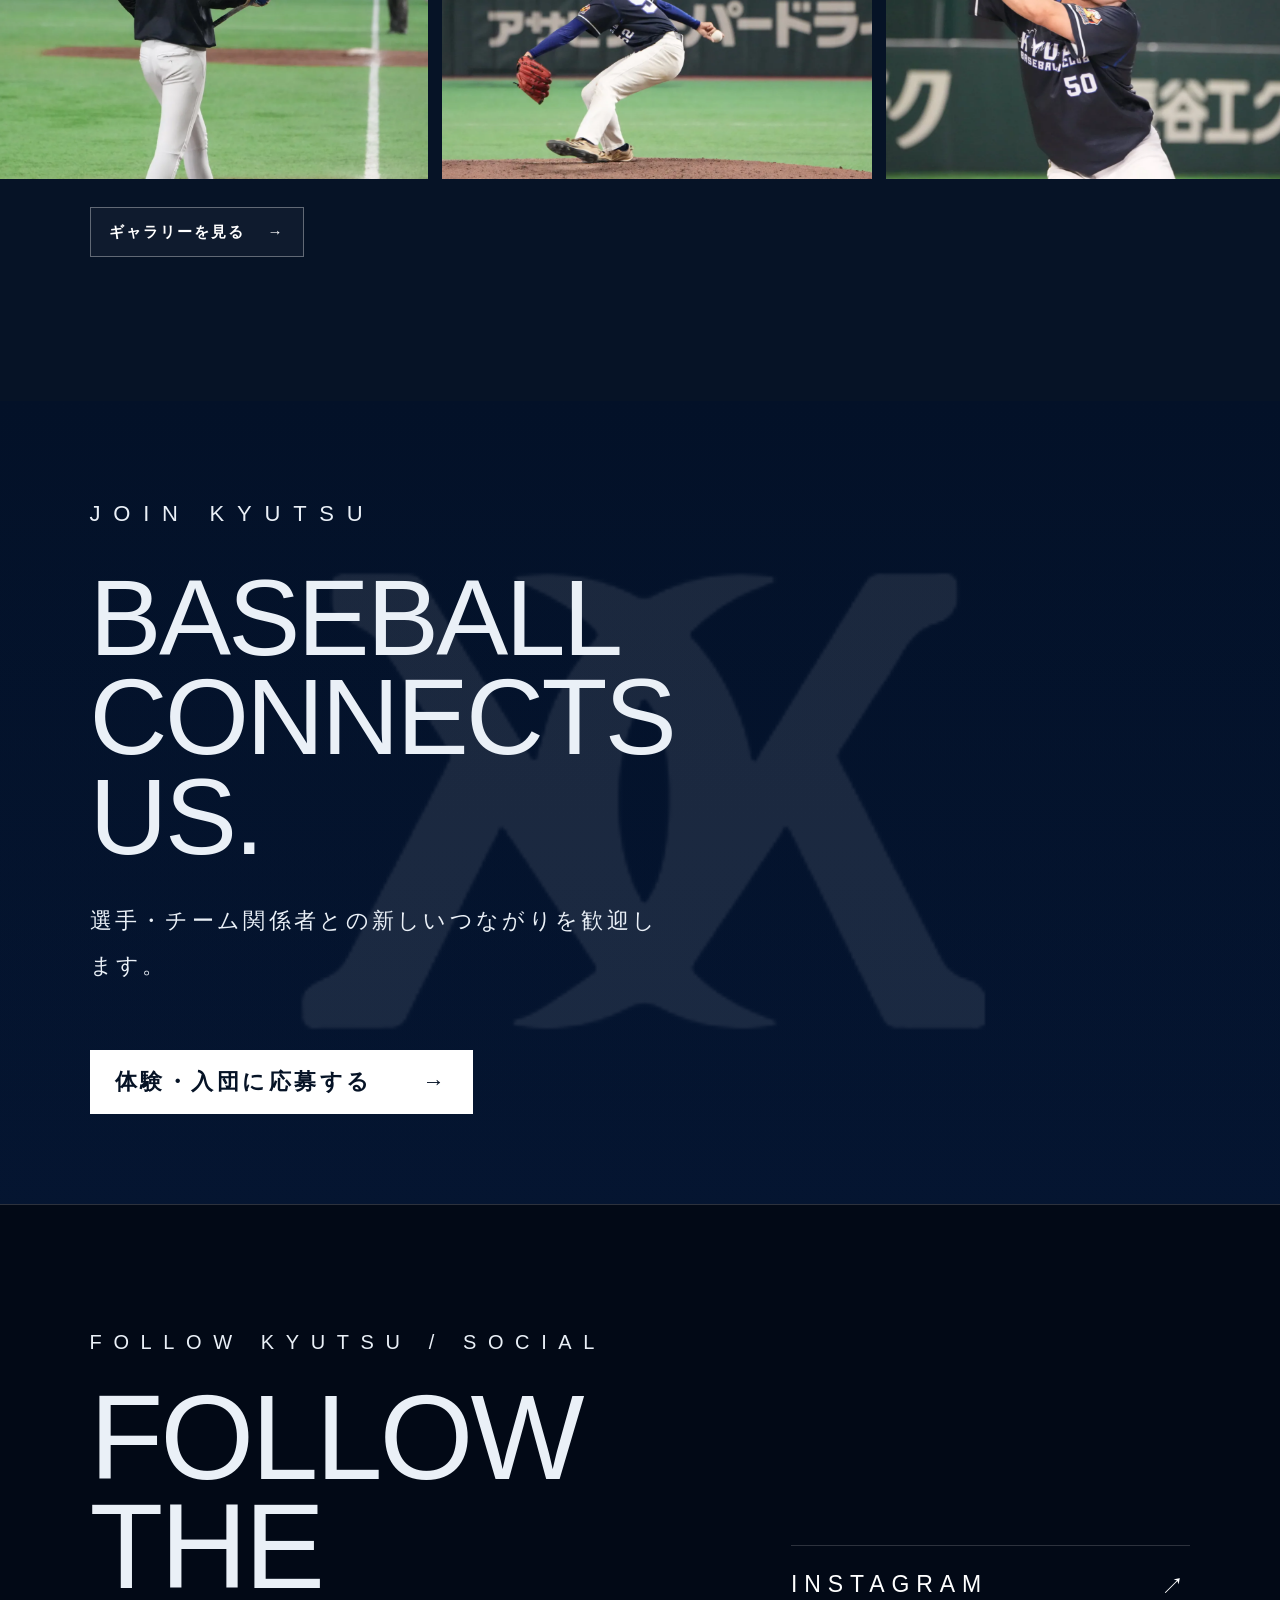
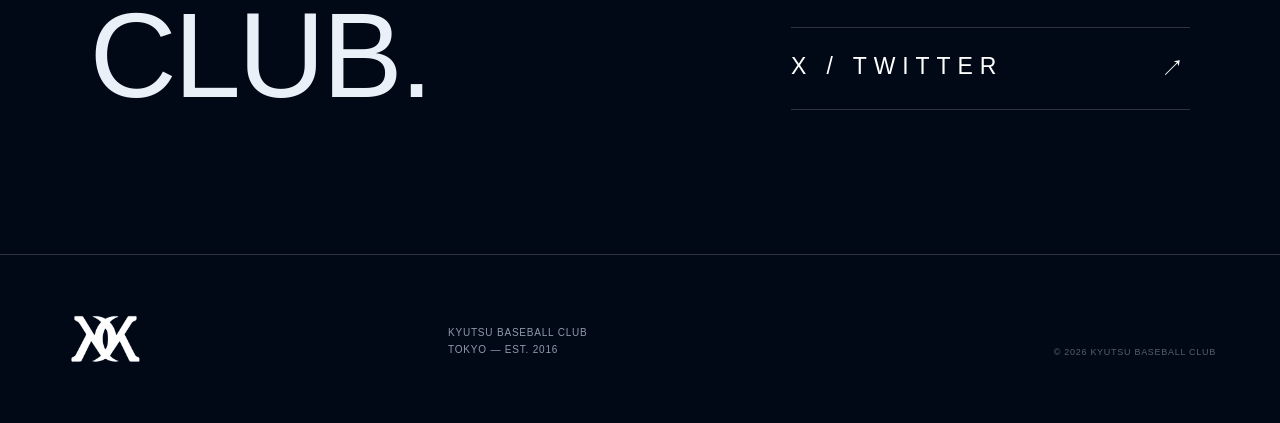
==== commit 0fe30589: "Add files via upload" ====
--- a/public/index.html
+++ b/public/index.html
@@ -15,7 +15,7 @@
 <meta name="twitter:image" content="https://kyutsu-bc.jp/assets/ogp.jpg">
 <link rel="icon" href="/favicon.ico" sizes="any">
 <link rel="icon" type="image/png" href="/assets/favicon.png">
-<link rel="apple-touch-icon" href="/assets/apple-touch-icon.png"><link rel="stylesheet" href="style.css?v=70-news-bottom-align">
+<link rel="apple-touch-icon" href="/assets/apple-touch-icon.png"><link rel="stylesheet" href="style.css?v=71-news-left-below-title">
 <style id="v7-overrides">
 :root{--kyutsu-navy:#07142d;--kyutsu-white:#f7f8fb}
 .brand-logo-img,.kyutsu-mark{display:block;width:auto;object-fit:contain}
--- a/public/style.css
+++ b/public/style.css
@@ -1090,3 +1090,39 @@
     gap:24px!important;
   }
 }
+
+
+/* v71: NEWS action follows the same desktop hierarchy as LATEST STORIES:
+   heading first, then action left-aligned beneath it (not on the right). */
+@media (min-width:721px) {
+  .homeNews .homeNewsHead {
+    display:grid!important;
+    grid-template-columns:minmax(0,1fr)!important;
+    grid-template-rows:auto auto!important;
+    justify-items:start!important;
+    align-items:start!important;
+    row-gap:0!important;
+    margin-bottom:62px!important;
+  }
+  .homeNews .homeNewsHead > div {
+    grid-column:1!important;
+    grid-row:1!important;
+  }
+  .homeNews .homeNewsHead > a.homeNewsMore {
+    grid-column:1!important;
+    grid-row:2!important;
+    justify-self:start!important;
+    align-self:start!important;
+    margin:32px 0 0!important;
+    display:inline-flex!important;
+    width:max-content!important;
+    min-width:210px!important;
+    min-height:48px!important;
+    padding:14px 18px!important;
+    font-size:15px!important;
+    font-weight:600!important;
+    letter-spacing:.14em!important;
+    line-height:1.3!important;
+    border:1px solid rgba(255,255,255,.34)!important;
+  }
+}
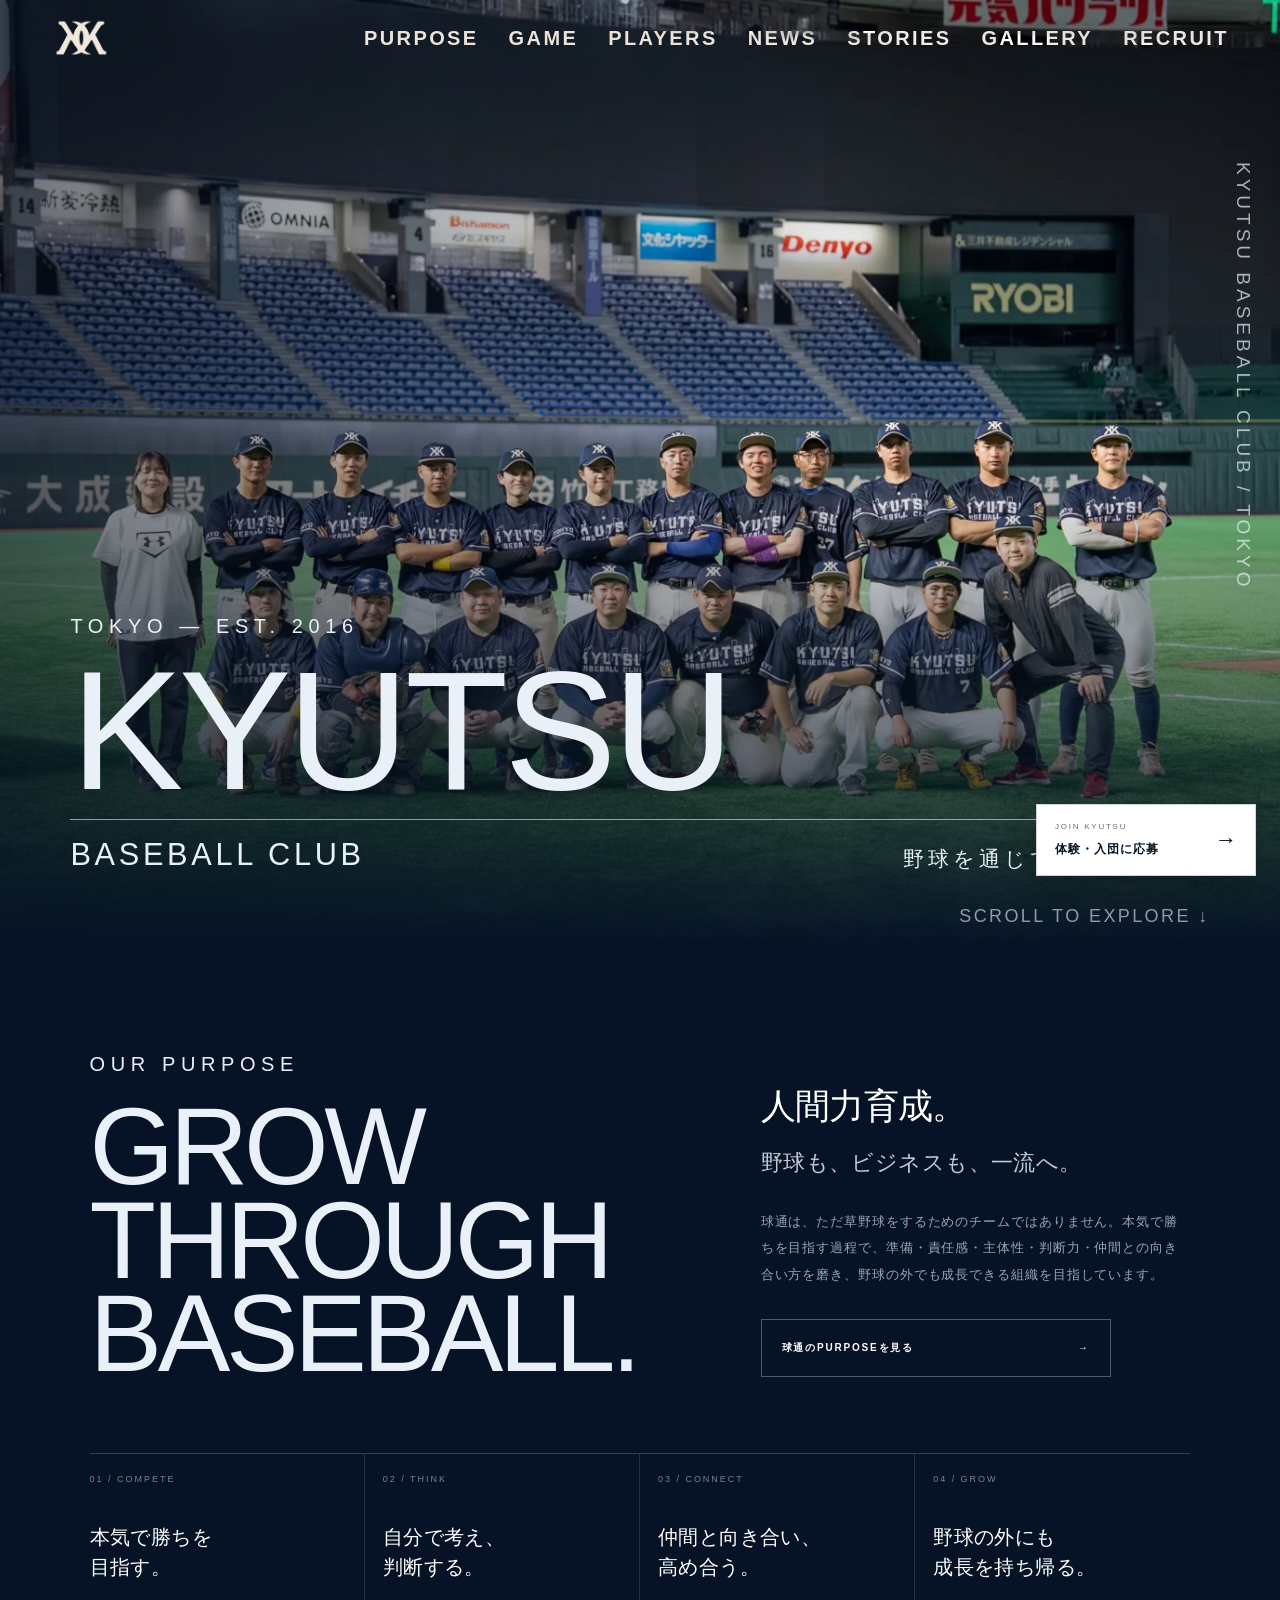
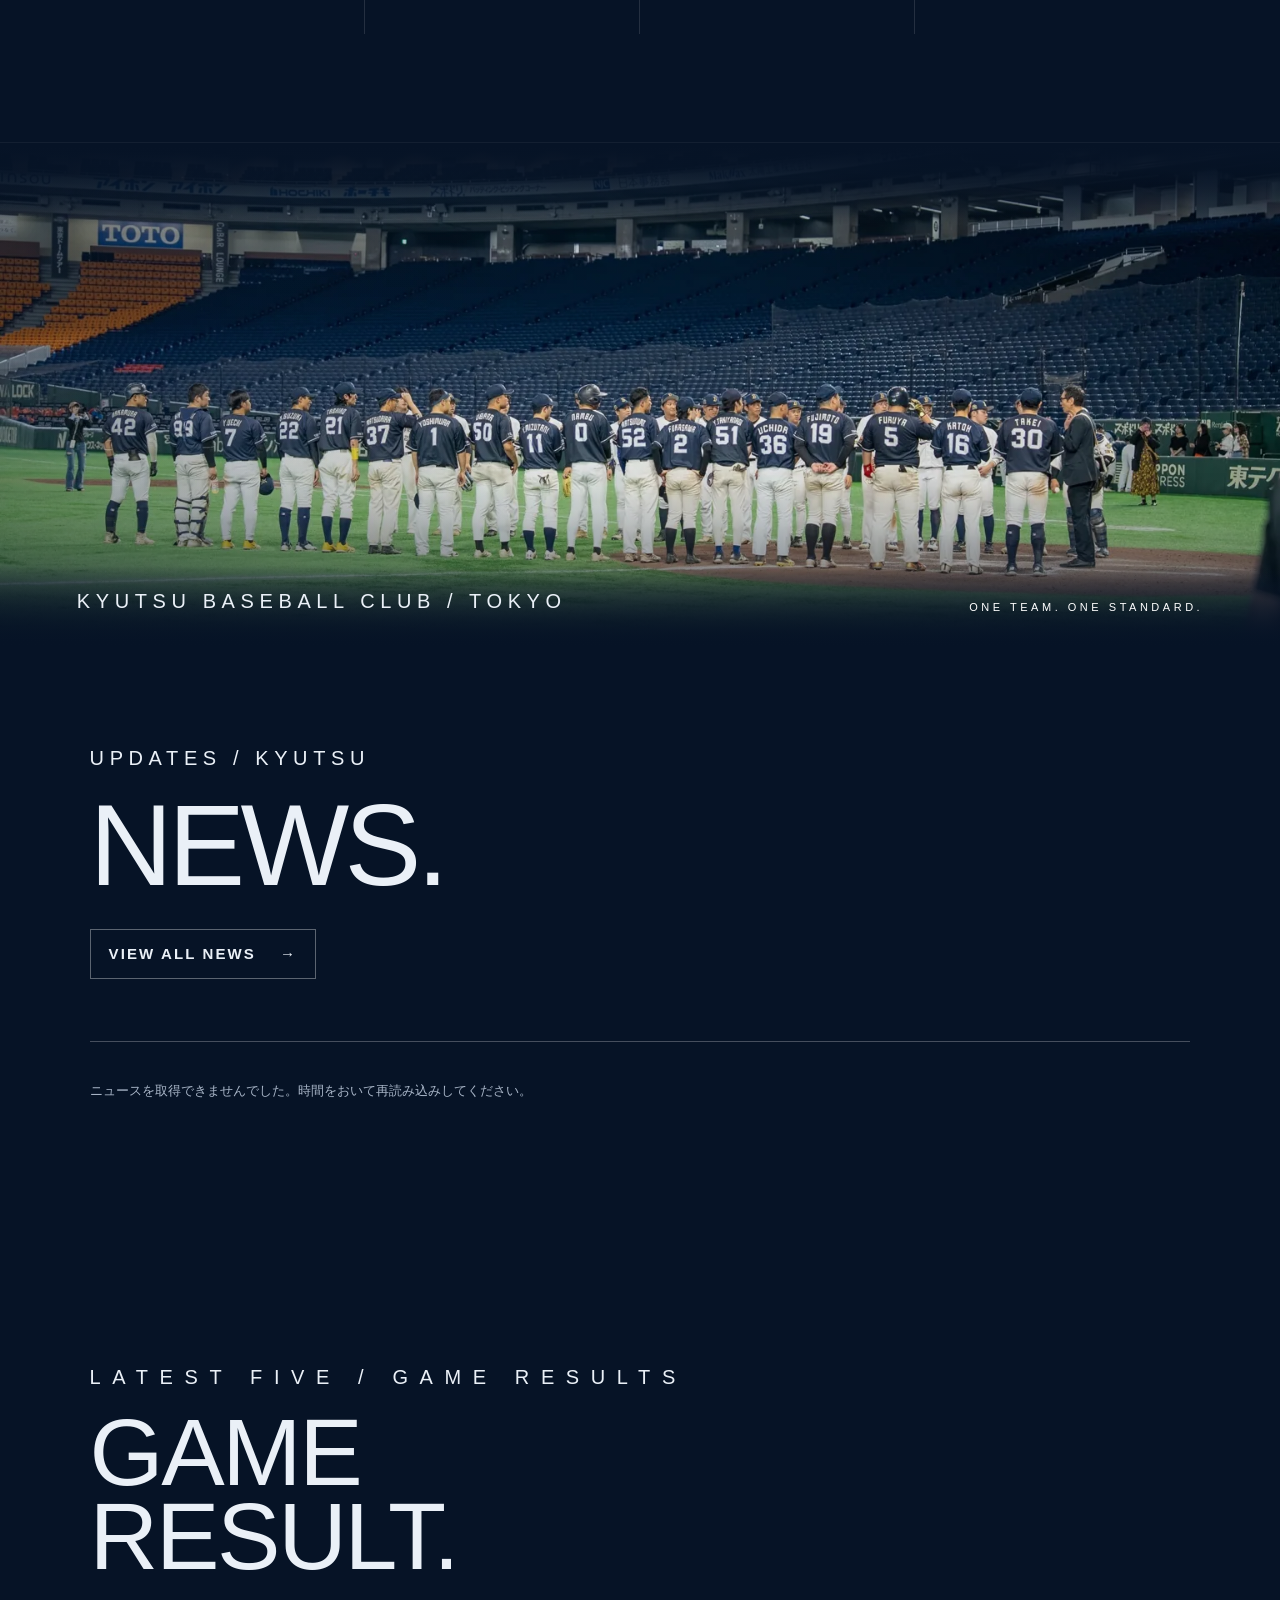
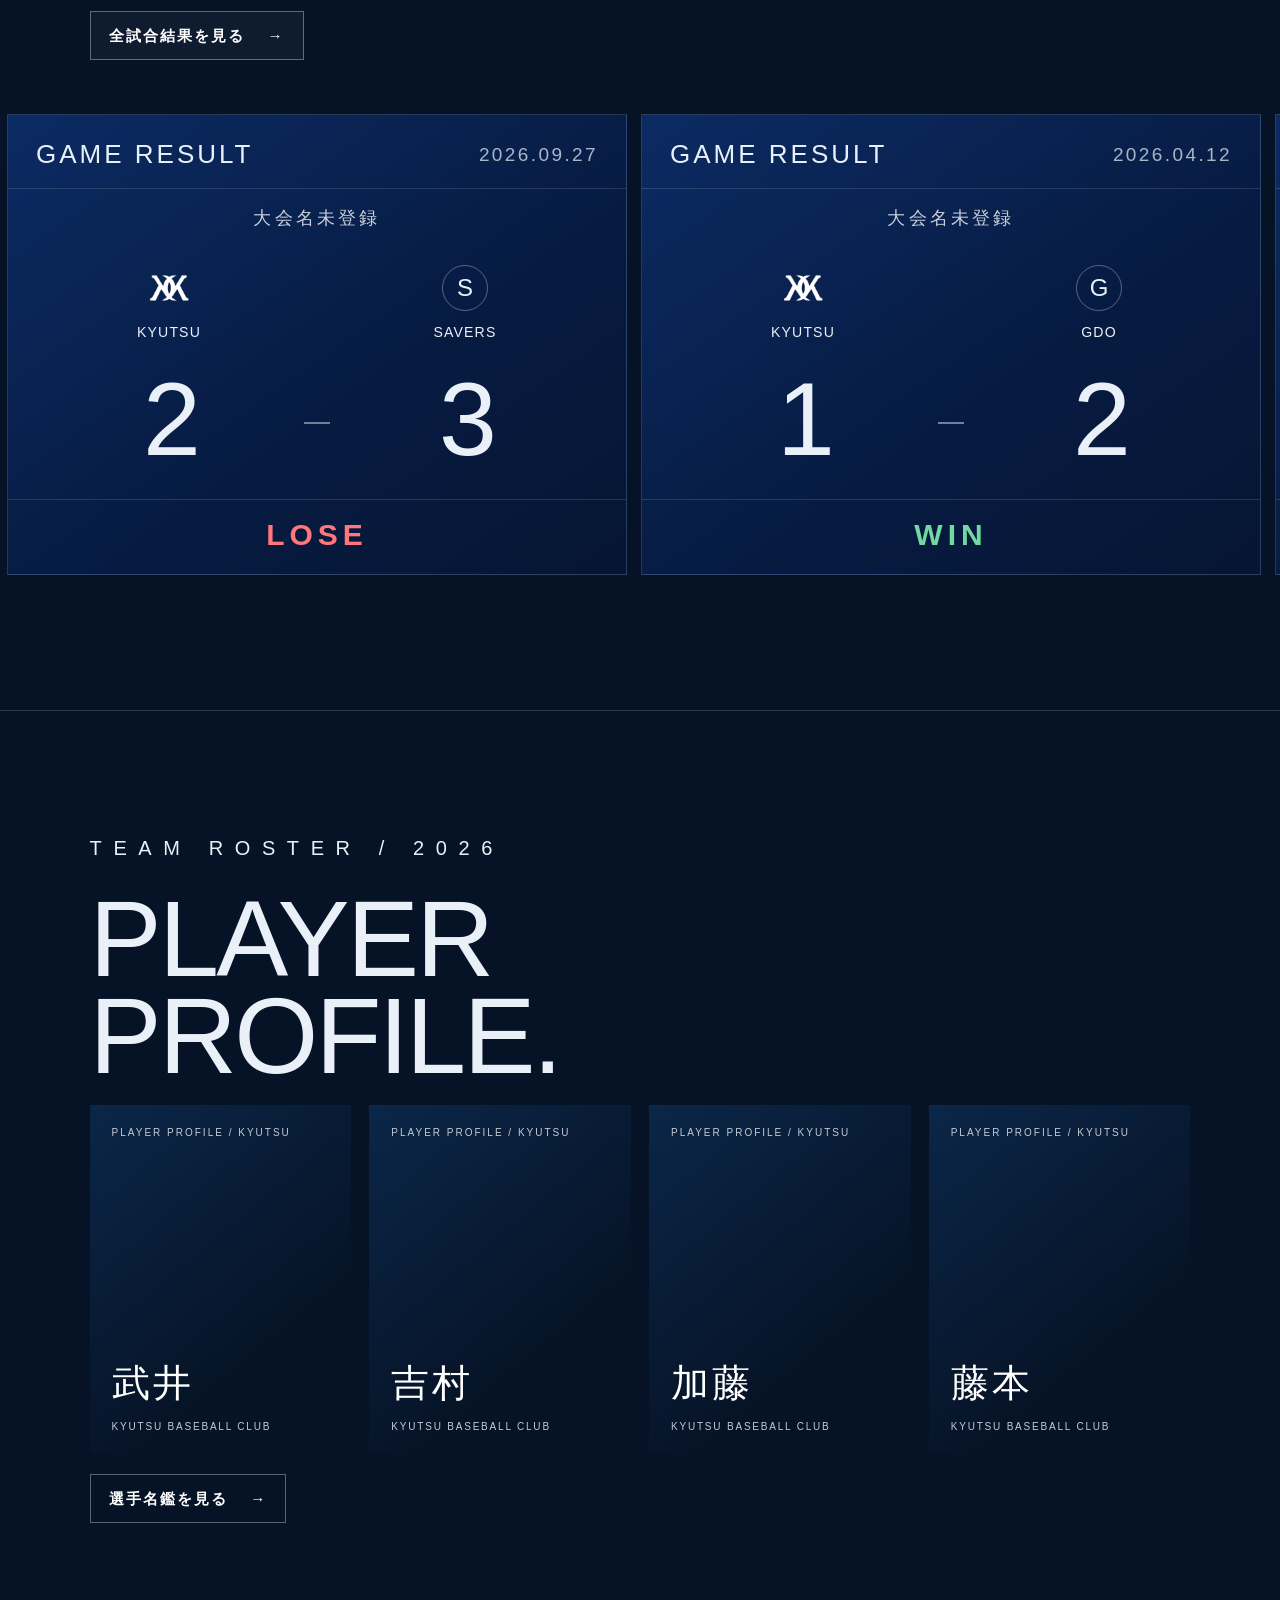
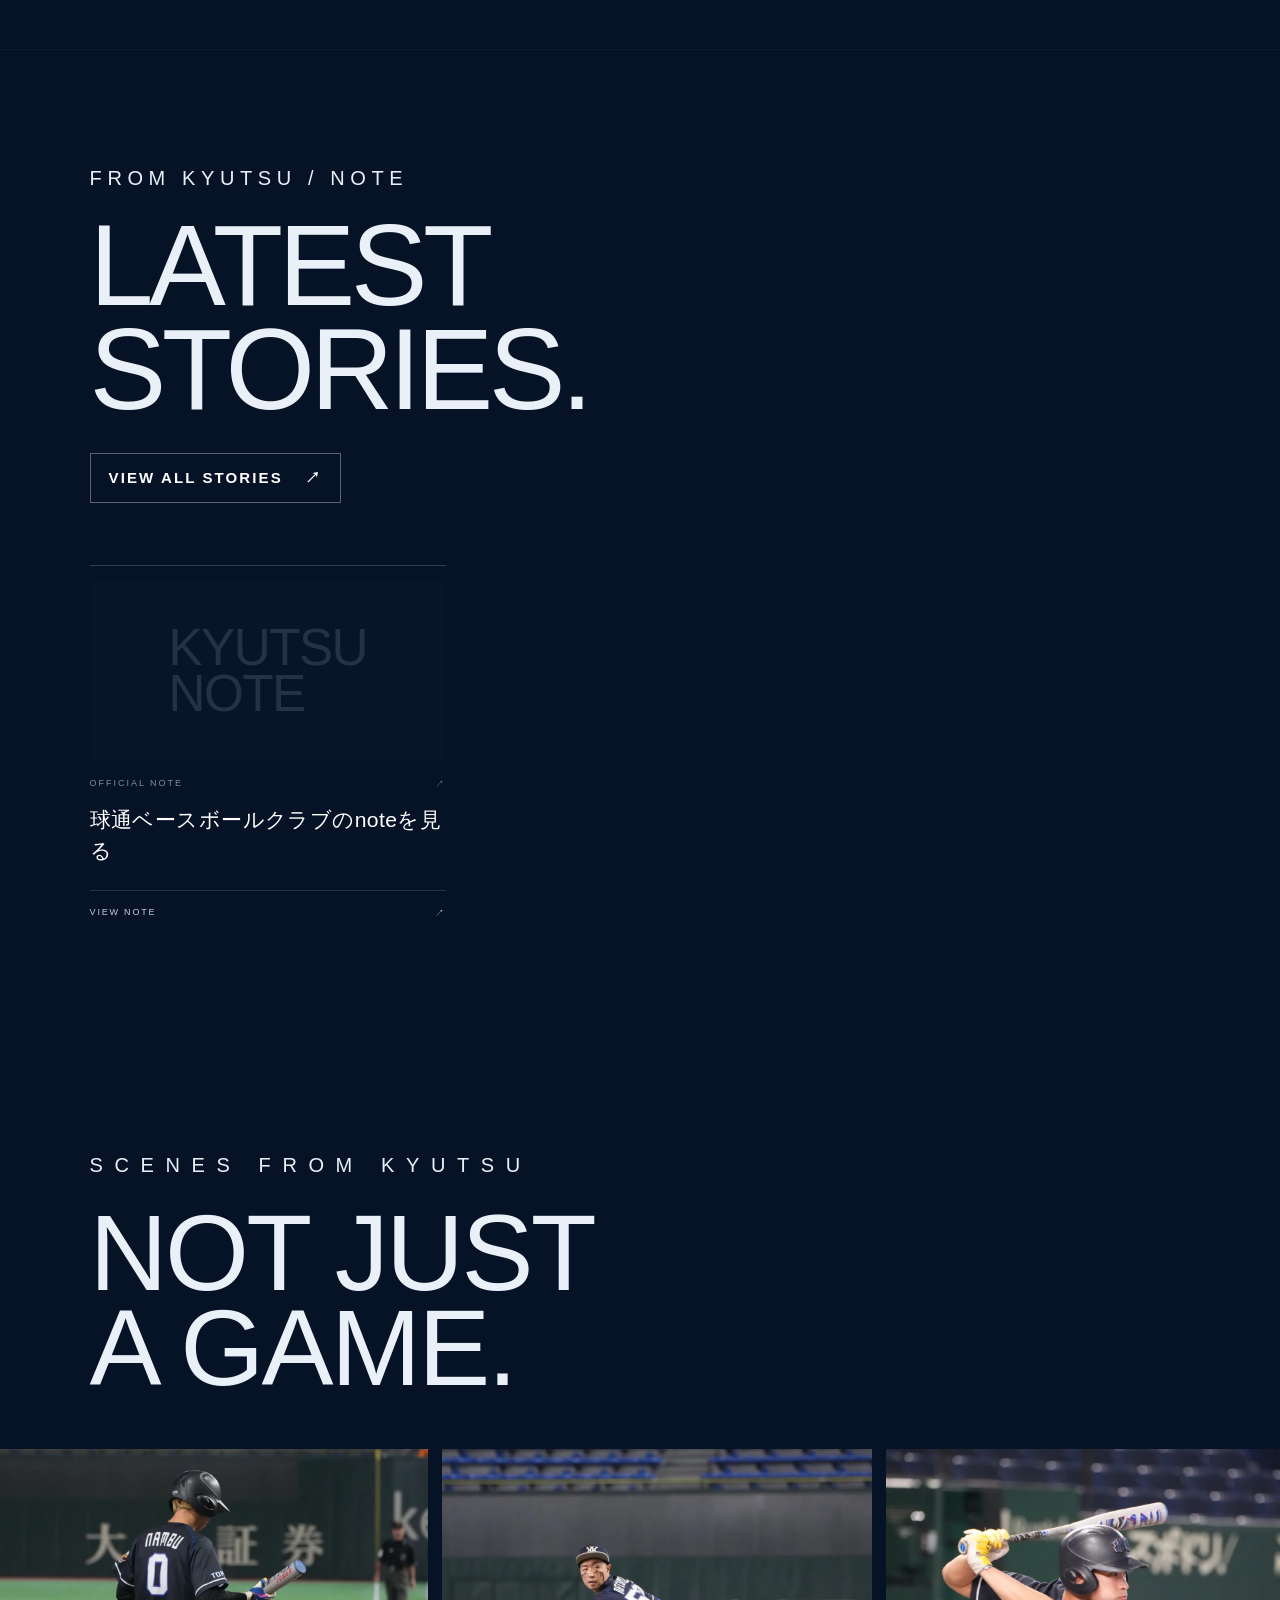
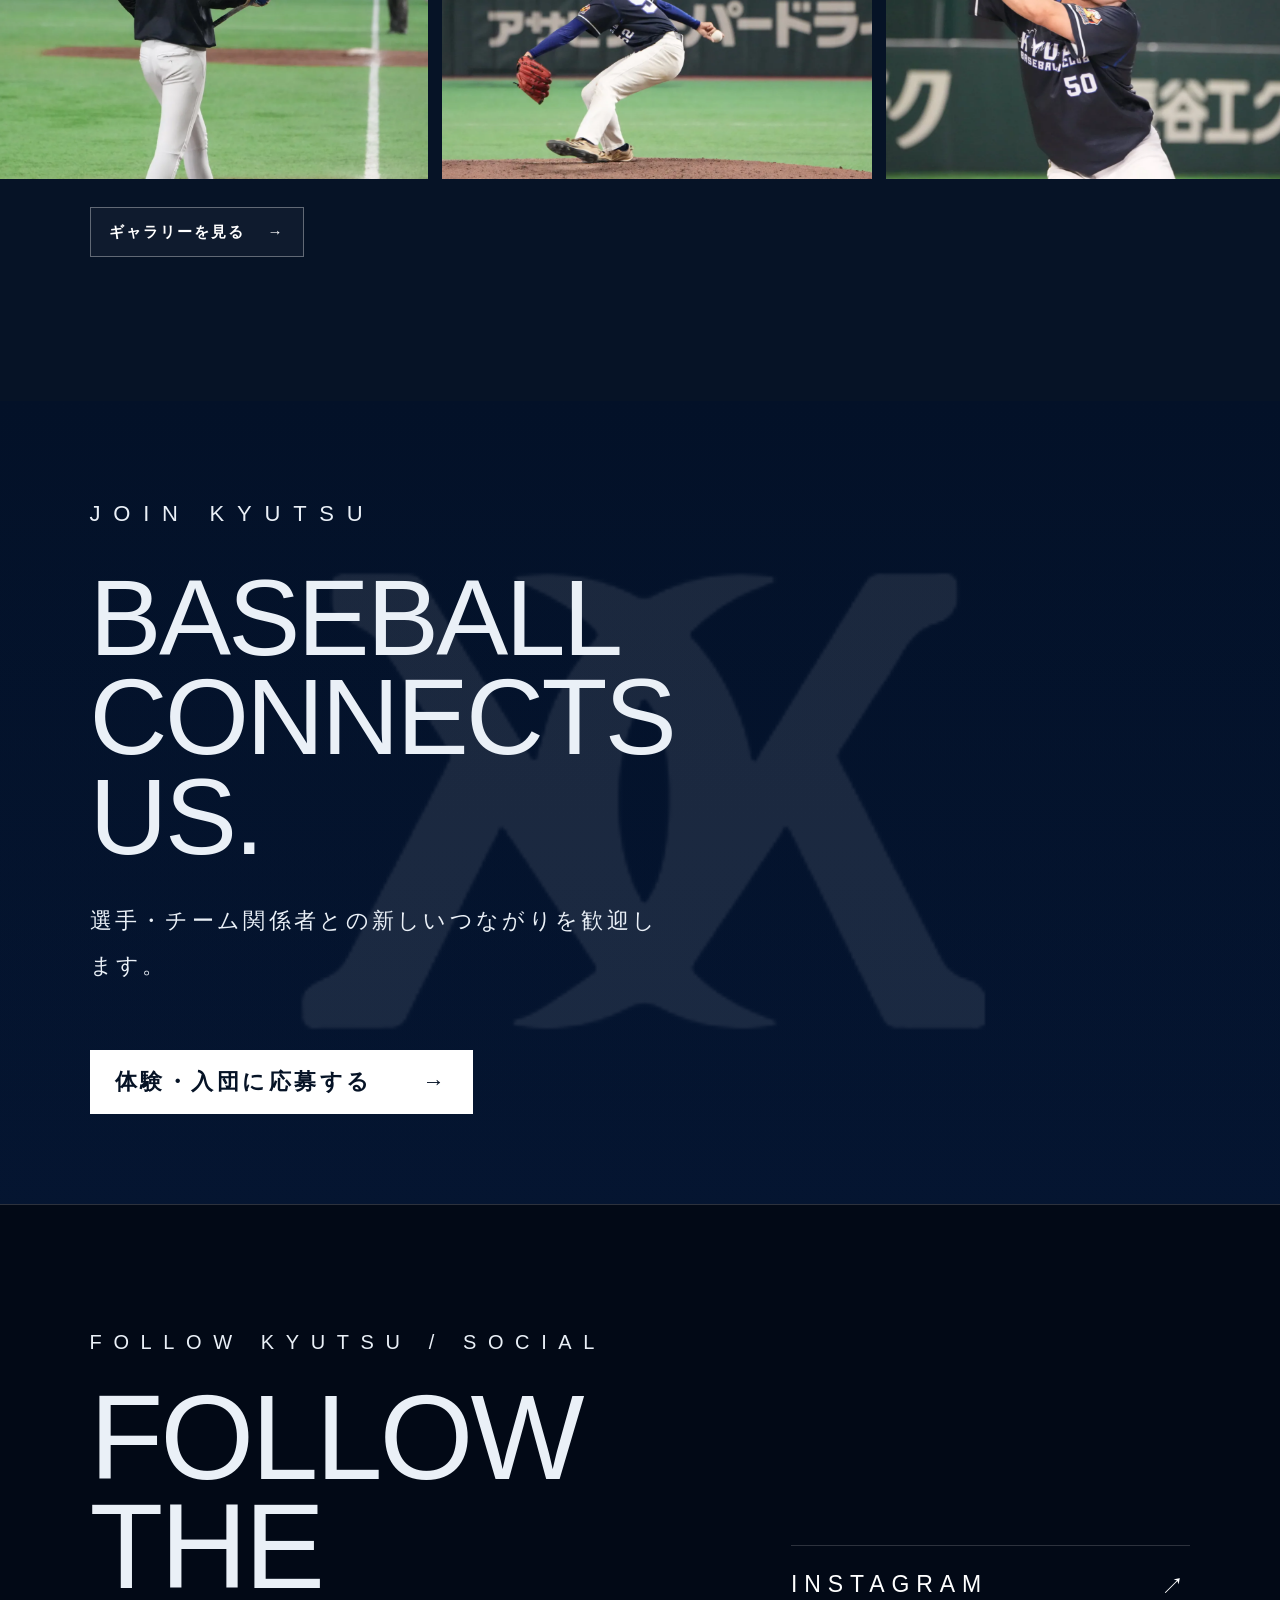
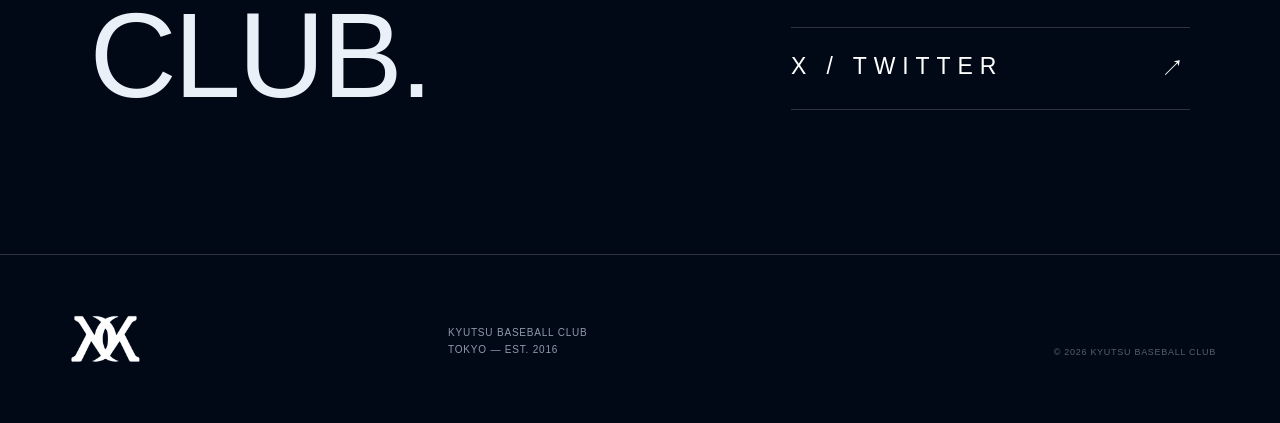
==== commit f41312e1: "Add files via upload" ====
--- a/public/index.html
+++ b/public/index.html
@@ -15,7 +15,7 @@
 <meta name="twitter:image" content="https://kyutsu-bc.jp/assets/ogp.jpg">
 <link rel="icon" href="/favicon.ico" sizes="any">
 <link rel="icon" type="image/png" href="/assets/favicon.png">
-<link rel="apple-touch-icon" href="/assets/apple-touch-icon.png"><link rel="stylesheet" href="style.css?v=71-news-left-below-title">
+<link rel="apple-touch-icon" href="/assets/apple-touch-icon.png"><link rel="stylesheet" href="style.css?v=72-news-editorial">
 <style id="v7-overrides">
 :root{--kyutsu-navy:#07142d;--kyutsu-white:#f7f8fb}
 .brand-logo-img,.kyutsu-mark{display:block;width:auto;object-fit:contain}
@@ -152,4 +152,4 @@
 <section id="gallery" class="galleryFlow"><div class="galleryHead"><p class="eyebrow">SCENES FROM KYUTSU</p><h2>NOT JUST<br>A GAME.</h2></div><div class="galleryMarquee"><div class="galleryTrack" id="galleryTrack"></div></div><div class="gallery-more-wrap"><a class="gallery-more-link" href="gallery.html">ギャラリーを見る <span>→</span></a></div></section>
 <section id="recruit" class="recruit photo"><img src="assets/kyutsu-logo.png" alt="" class="recruitMark"><div class="recruitShade"></div><div class="recruitCopy"><p class="eyebrow">JOIN KYUTSU</p><h2>BASEBALL<br>CONNECTS<br>US.</h2><p>選手・チーム関係者との新しいつながりを歓迎します。</p><a href="application.html">体験・入団に応募する <span>→</span></a></div></section>
 <section class="socialCta"><p class="eyebrow">FOLLOW KYUTSU / SOCIAL</p><div class="socialCtaRow"><h2>FOLLOW<br>THE CLUB.</h2><div class="socialLinks"><a href="https://www.instagram.com/kyutsubaseballclub_official/" target="_blank" rel="noopener noreferrer" data-social="instagram">INSTAGRAM <span>↗</span></a><a href="https://x.com/kyutsu2016" target="_blank" rel="noopener noreferrer" data-social="x">X / TWITTER <span>↗</span></a></div></div></section></main><footer><a class="mark" href="#top" aria-label="KYUTSU home"><img src="assets/kyutsu-logo.png" alt="KYUTSU"></a><p>KYUTSU BASEBALL CLUB<br>TOKYO — EST. 2016</p><p>© 2026 KYUTSU BASEBALL CLUB</p></footer>
-<script src="script.js?v=55"></script><script src="note.js?v=55"></script><script src="featured-players.js?v=64" defer></script><a class="floatingApply" href="application.html"><small>JOIN KYUTSU</small><strong>体験・入団に応募</strong><span>→</span></a></body></html>
+<script src="script.js?v=55"></script><script src="note.js?v=55"></script><script src="news.js?v=72" defer></script><script src="featured-players.js?v=64" defer></script><a class="floatingApply" href="application.html"><small>JOIN KYUTSU</small><strong>体験・入団に応募</strong><span>→</span></a></body></html>
--- a/public/style.css
+++ b/public/style.css
@@ -1126,3 +1126,54 @@
     border:1px solid rgba(255,255,255,.34)!important;
   }
 }
+
+
+/* v72 NEWS editorial refresh; reuse KYUTSU's navy, rules and sans-serif typography. */
+.newsPage{min-height:100vh;background:#061326;color:#eaf0f7;padding:0 7vw 128px;box-sizing:border-box}
+.newsPage *{box-sizing:border-box}
+.newsPageHeader{padding:172px 0 50px;display:grid;grid-template-columns:minmax(0,1fr) minmax(230px,360px);gap:32px;align-items:end;border-bottom:1px solid rgba(232,238,249,.26);margin-bottom:0}
+.newsPageHeader .eyebrow{font-size:12px!important;letter-spacing:.28em!important;margin:0 0 20px}
+.newsPageHeader h1{font-family:Arial,'Helvetica Neue',sans-serif;font-size:clamp(72px,8.7vw,130px);line-height:.86;font-weight:500;letter-spacing:-.065em;margin:0}
+.newsPageHeaderRight{padding-bottom:4px;display:flex;flex-direction:column;gap:18px;align-items:flex-start}
+.newsPageHeaderRight p{font-family:Arial,'Helvetica Neue',sans-serif;font-size:14px;line-height:2;color:#bac6d5;margin:0}
+.newsPageIndex{font-size:10px;letter-spacing:.22em;font-weight:700;color:#899db3}
+.newsPage #newsListing{max-width:none;border:0;counter-reset:kyutsuNews}
+.newsPage #newsListing>.newsEmpty{font-size:14px;padding:46px 0}
+.newsPage #newsListing>.homeNewsItem{counter-increment:kyutsuNews;display:grid;grid-template-columns:56px minmax(0,1fr) 42px;align-items:center;column-gap:24px;min-height:135px;padding:27px 0;border-bottom:1px solid rgba(232,238,249,.20);transition:background .2s,padding .2s}
+.newsPage #newsListing>.homeNewsItem:before{content:counter(kyutsuNews,decimal-leading-zero);font-size:12px;letter-spacing:.12em;color:#748aa2;align-self:center}
+.newsPage #newsListing>.homeNewsItem:hover{background:rgba(255,255,255,.045);padding-left:14px;padding-right:14px}
+.newsPage #newsListing>.homeNewsItem .homeNewsThumb{grid-column:2;width:180px;height:110px;object-fit:cover;display:block;margin-bottom:18px}
+.newsPage #newsListing>.homeNewsItem .homeNewsItemBody{grid-column:2;min-width:0}
+.newsPage #newsListing>.homeNewsItem .homeNewsMeta{font-size:11px;letter-spacing:.15em;color:#9eafc2;margin-bottom:13px}
+.newsPage #newsListing>.homeNewsItem .homeNewsTitle{font-family:Arial,'Helvetica Neue',sans-serif;font-size:clamp(18px,2.1vw,29px);font-weight:500;line-height:1.5;letter-spacing:-.025em;margin:0}
+.newsPage #newsListing>.homeNewsItem .homeNewsItemArrow{grid-column:3;grid-row:1 / span 2;justify-self:end;font-size:32px;color:#d8e2f0;transition:transform .2s}
+.newsPage #newsListing>.homeNewsItem:hover .homeNewsItemArrow{transform:translateX(6px)}
+.newsPage #newsDetail{max-width:980px;margin:0 auto;padding-top:165px}
+.newsPage #newsDetail .newsDetailMeta{display:block;color:#a7b7c9;font-size:12px;letter-spacing:.17em;margin:0 0 23px}
+.newsPage #newsDetail h1{font-family:Arial,'Helvetica Neue',sans-serif;font-size:clamp(32px,4.5vw,60px);font-weight:500;line-height:1.35;letter-spacing:-.04em;margin:0;padding:0 0 42px;border-bottom:1px solid rgba(232,238,249,.27);overflow-wrap:anywhere}
+.newsPage #newsDetail .newsDetailBody{max-width:760px;font-size:16px;line-height:2.25;margin:48px 0 90px;white-space:normal;overflow-wrap:anywhere}
+.newsPage #newsDetail .newsDetailImage{width:100%;max-height:570px;object-fit:contain;object-position:left center;margin:44px 0 20px}
+.newsPage #newsDetail .newsBack{display:inline-flex;align-items:center;justify-content:space-between;min-width:218px;padding:17px 19px;border:1px solid rgba(232,238,249,.34);text-decoration:none;color:#eaf0f7;font-size:12px;letter-spacing:.13em;font-weight:600;transition:background .2s}
+.newsPage #newsDetail .newsBack:hover{background:rgba(255,255,255,.09)}
+body.newsStandalone header.newsSiteHeader{background:#061326!important;position:absolute!important;top:0;left:0;right:0;display:flex!important;justify-content:space-between!important;align-items:center!important;padding:28px 7vw!important;height:auto!important;z-index:10}
+.newsSiteHeader .newsReturn{display:inline-flex;gap:12px;align-items:center;color:#eaf0f7;font:600 11px Arial,sans-serif;letter-spacing:.15em;text-decoration:none;border-bottom:1px solid rgba(255,255,255,.4);padding-bottom:8px}
+body.newsStandalone .newsPageHeader[hidden],body.newsStandalone #newsListing[hidden],body.newsStandalone #newsDetail[hidden]{display:none!important}
+@media(max-width:720px){
+ .newsPage{padding:0 6vw 95px}
+ body.newsStandalone header.newsSiteHeader{padding:22px 6vw!important}
+ .newsSiteHeader .newsReturn{font-size:9px}
+ .newsPageHeader{grid-template-columns:1fr;gap:24px;padding:137px 0 36px}
+ .newsPageHeader .eyebrow{font-size:10px!important;margin-bottom:20px}
+ .newsPageHeader h1{font-size:clamp(64px,15vw,100px)}
+ .newsPageHeaderRight{gap:14px}
+ .newsPageHeaderRight p{font-size:12px;line-height:1.9}
+ .newsPage #newsListing>.homeNewsItem{grid-template-columns:30px minmax(0,1fr) 22px;column-gap:10px;min-height:115px;padding:23px 0}
+ .newsPage #newsListing>.homeNewsItem:before{font-size:10px}
+ .newsPage #newsListing>.homeNewsItem .homeNewsTitle{font-size:17px;line-height:1.55}
+ .newsPage #newsListing>.homeNewsItem .homeNewsMeta{font-size:9px;line-height:1.7;margin-bottom:8px}
+ .newsPage #newsListing>.homeNewsItem .homeNewsThumb{width:130px;height:82px}
+ .newsPage #newsListing>.homeNewsItem .homeNewsItemArrow{font-size:25px}
+ .newsPage #newsDetail{padding-top:135px}
+ .newsPage #newsDetail h1{font-size:31px;padding-bottom:28px}
+ .newsPage #newsDetail .newsDetailBody{font-size:14px;margin:36px 0 60px}
+}
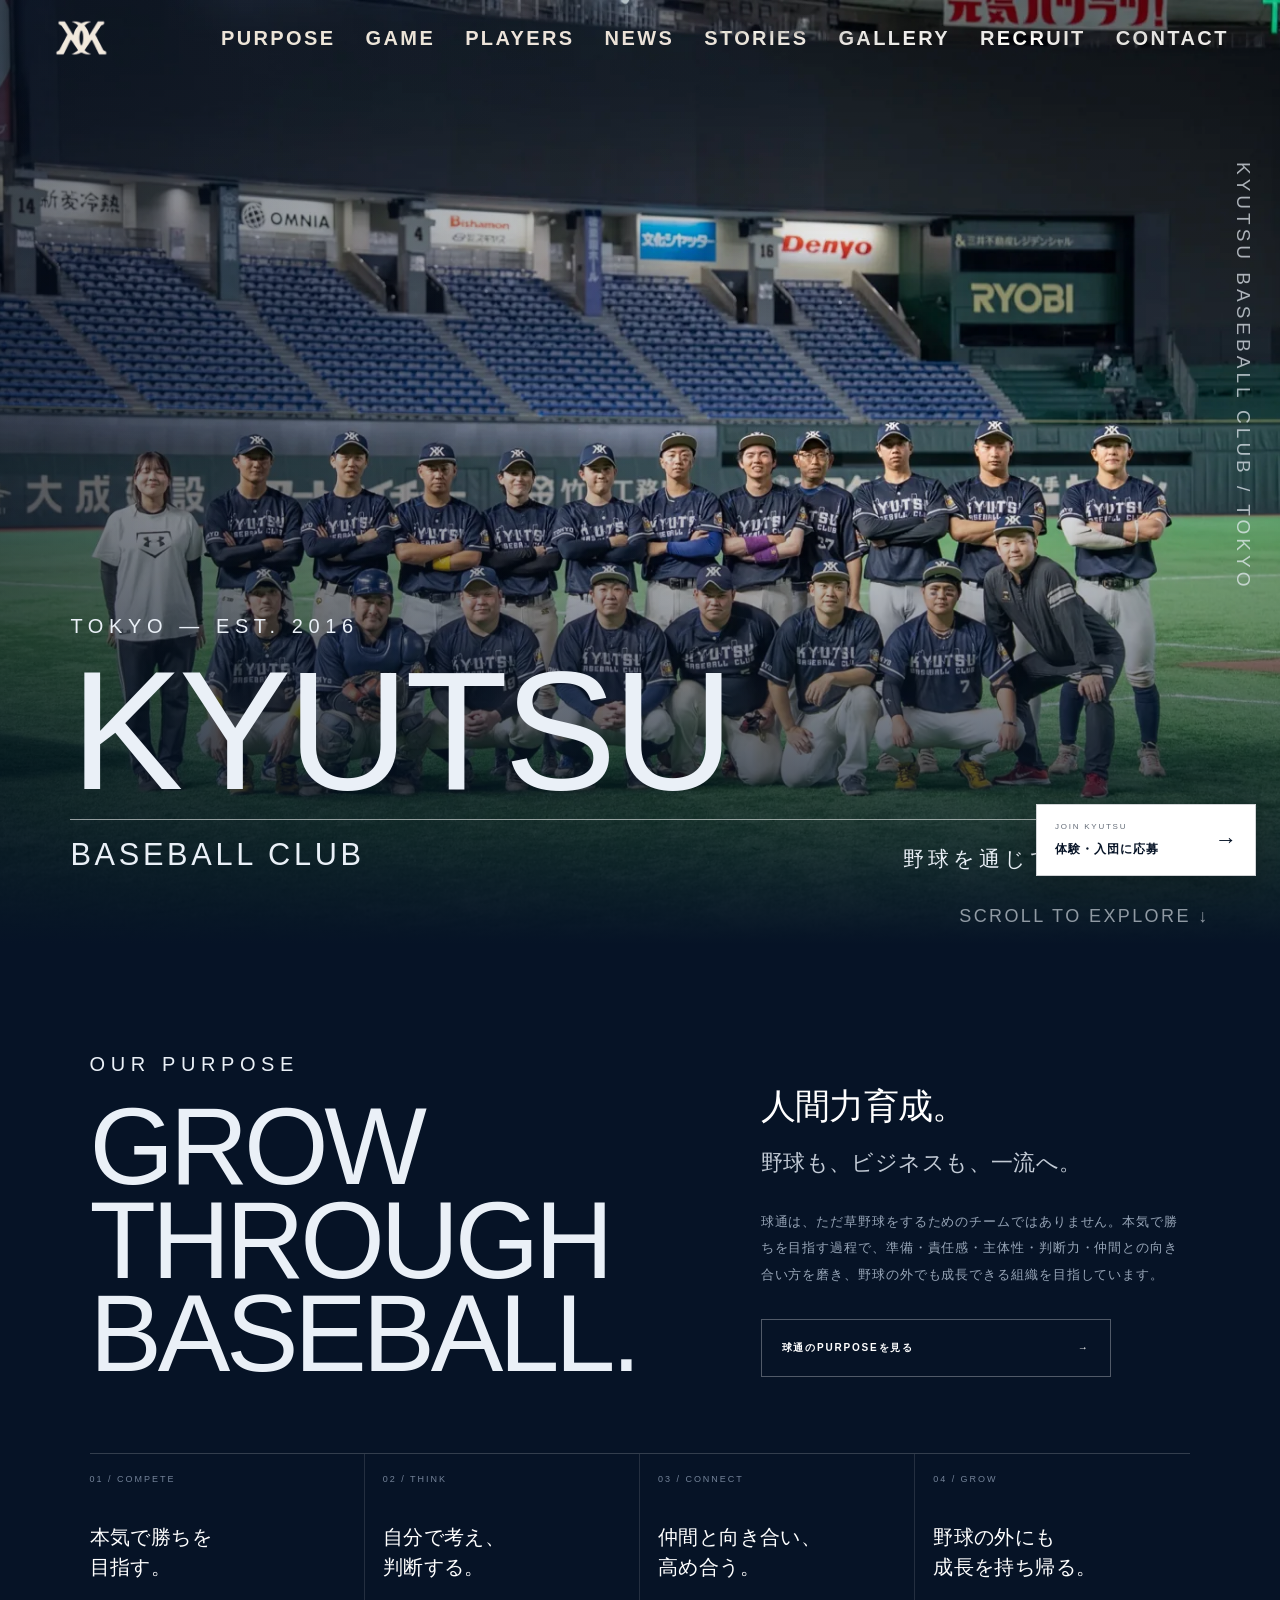
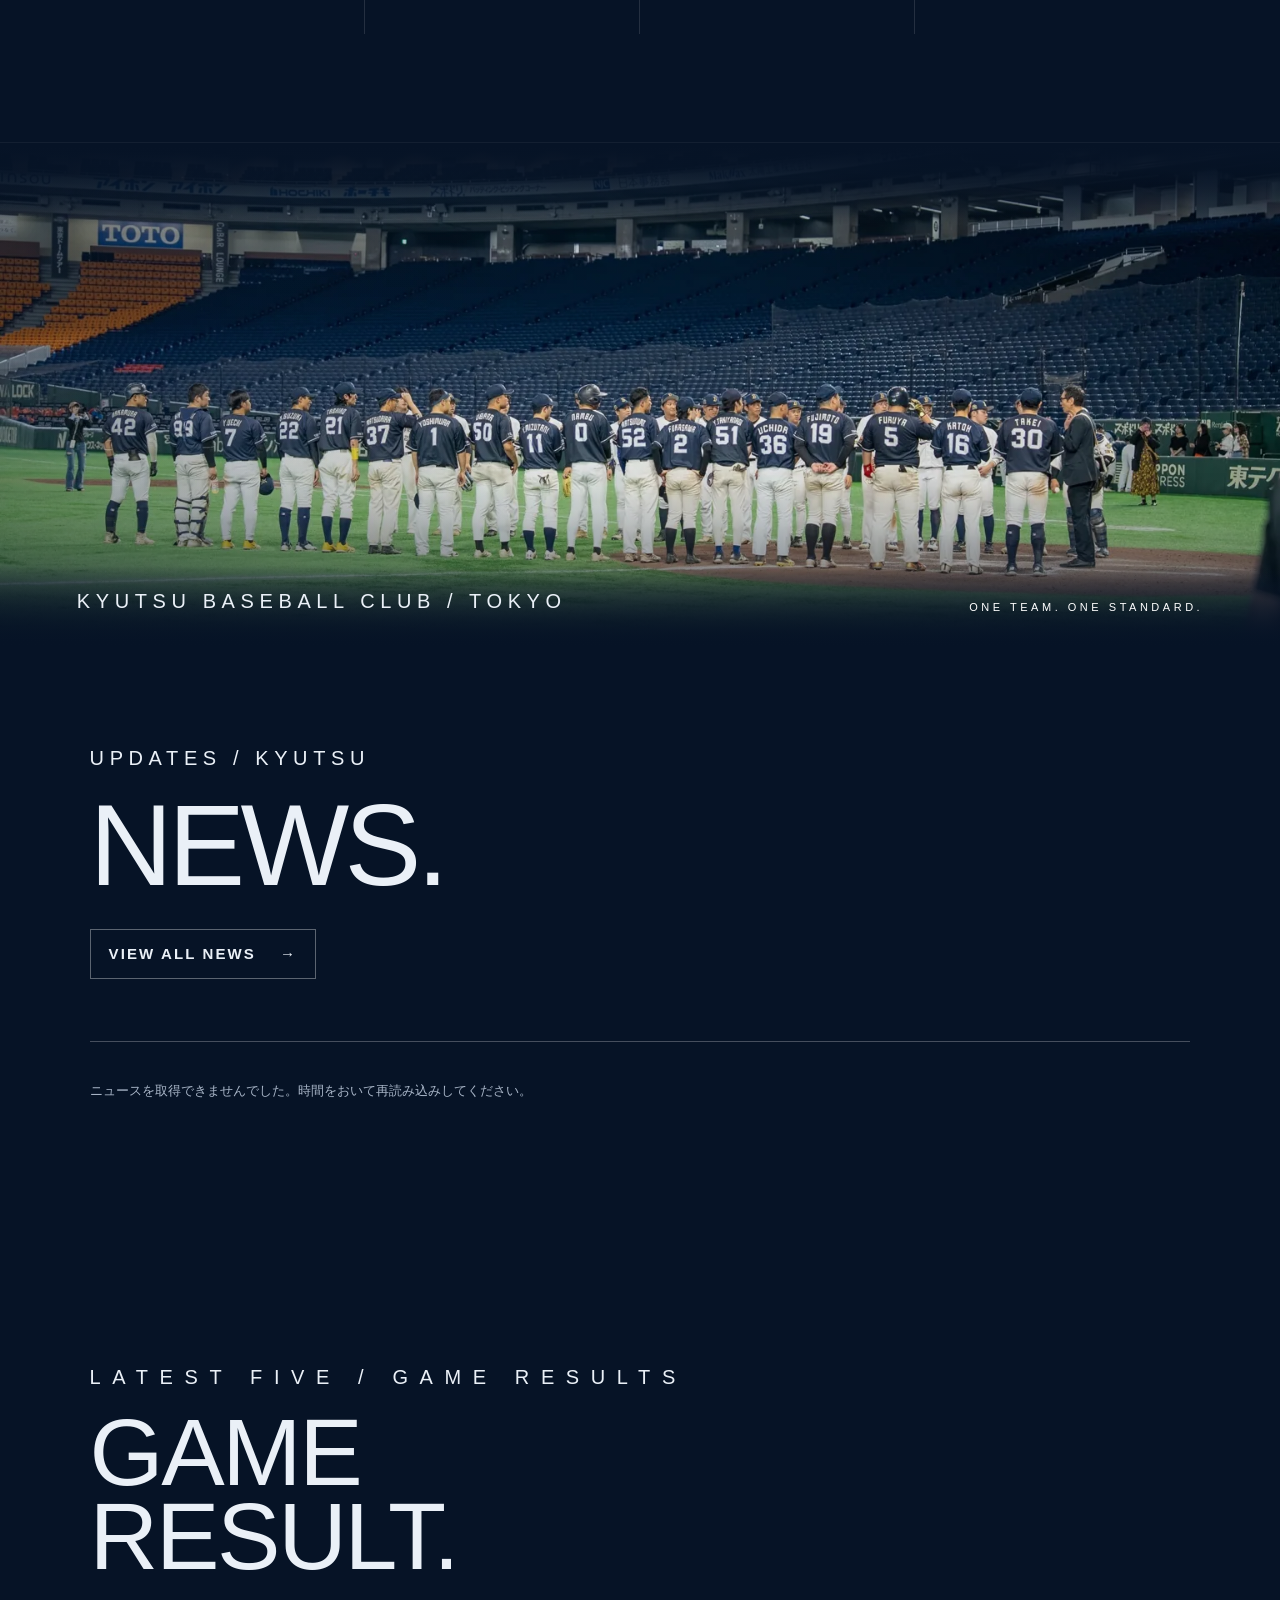
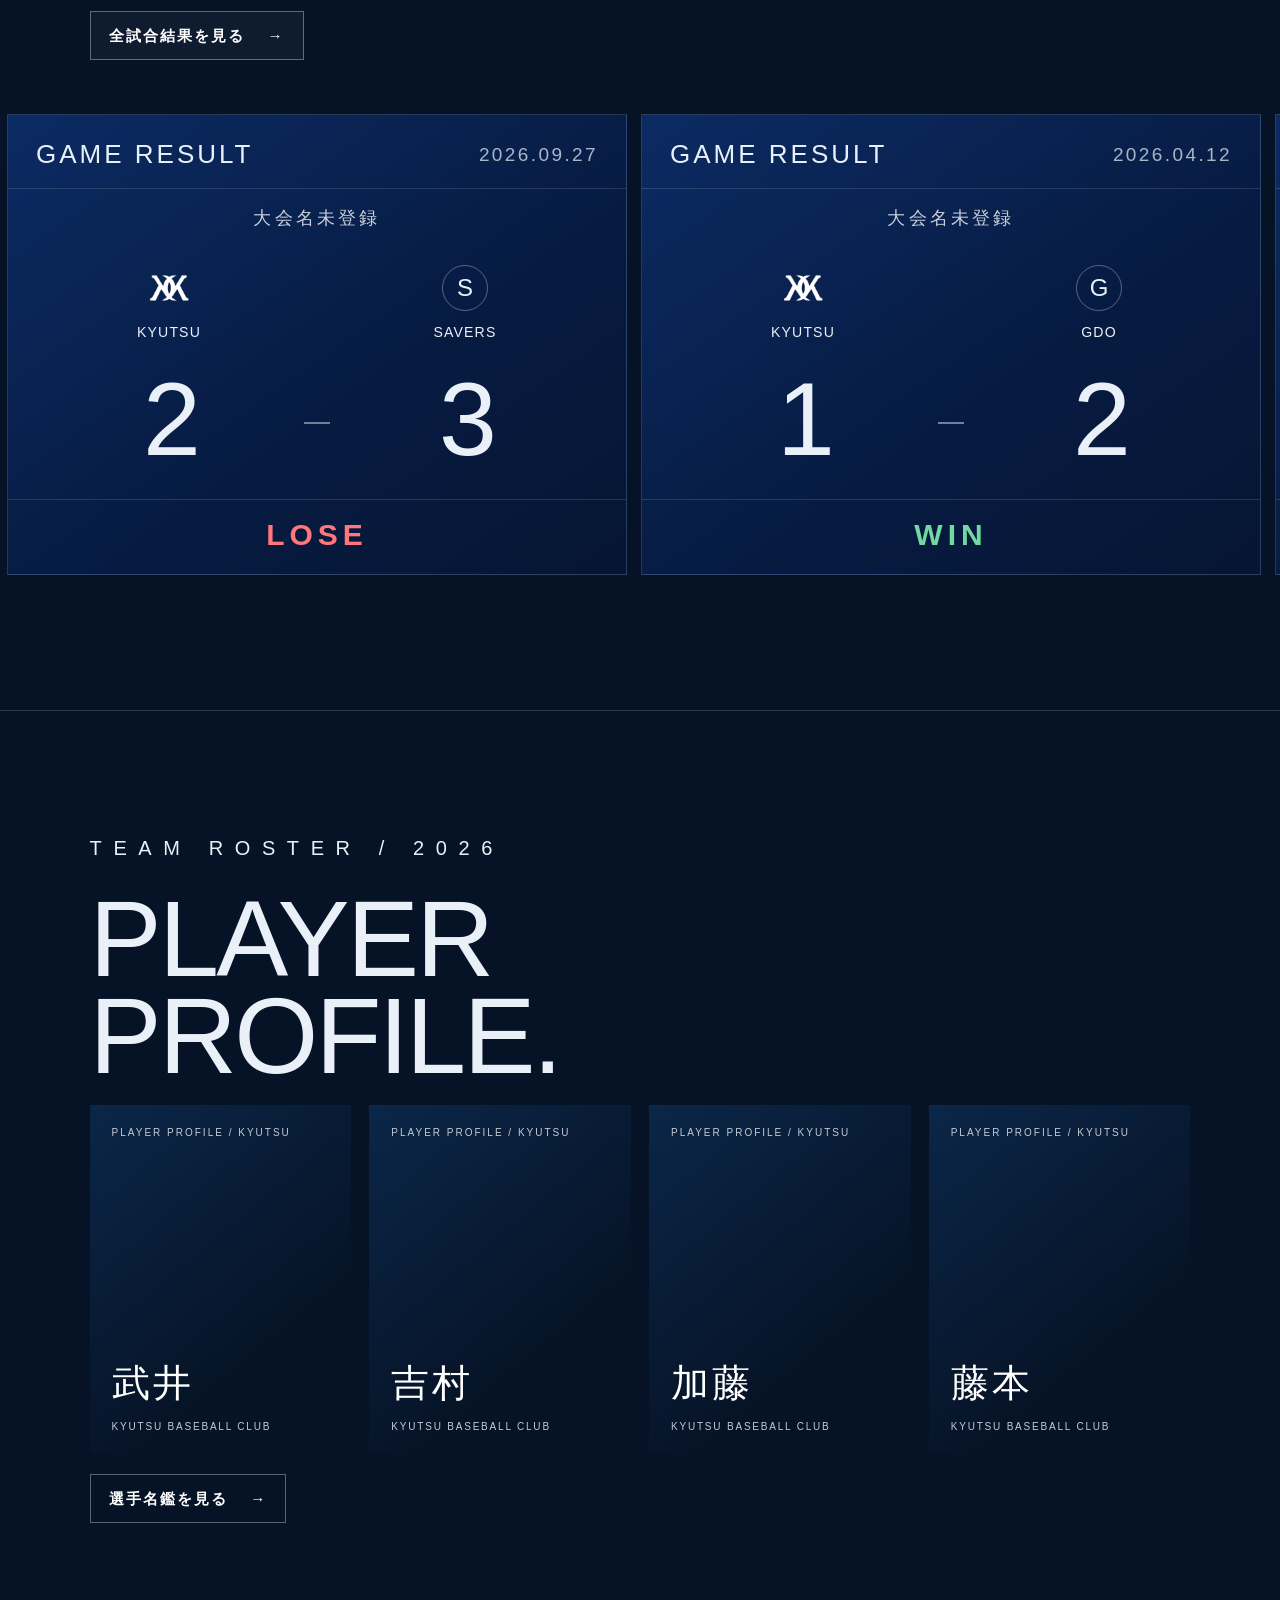
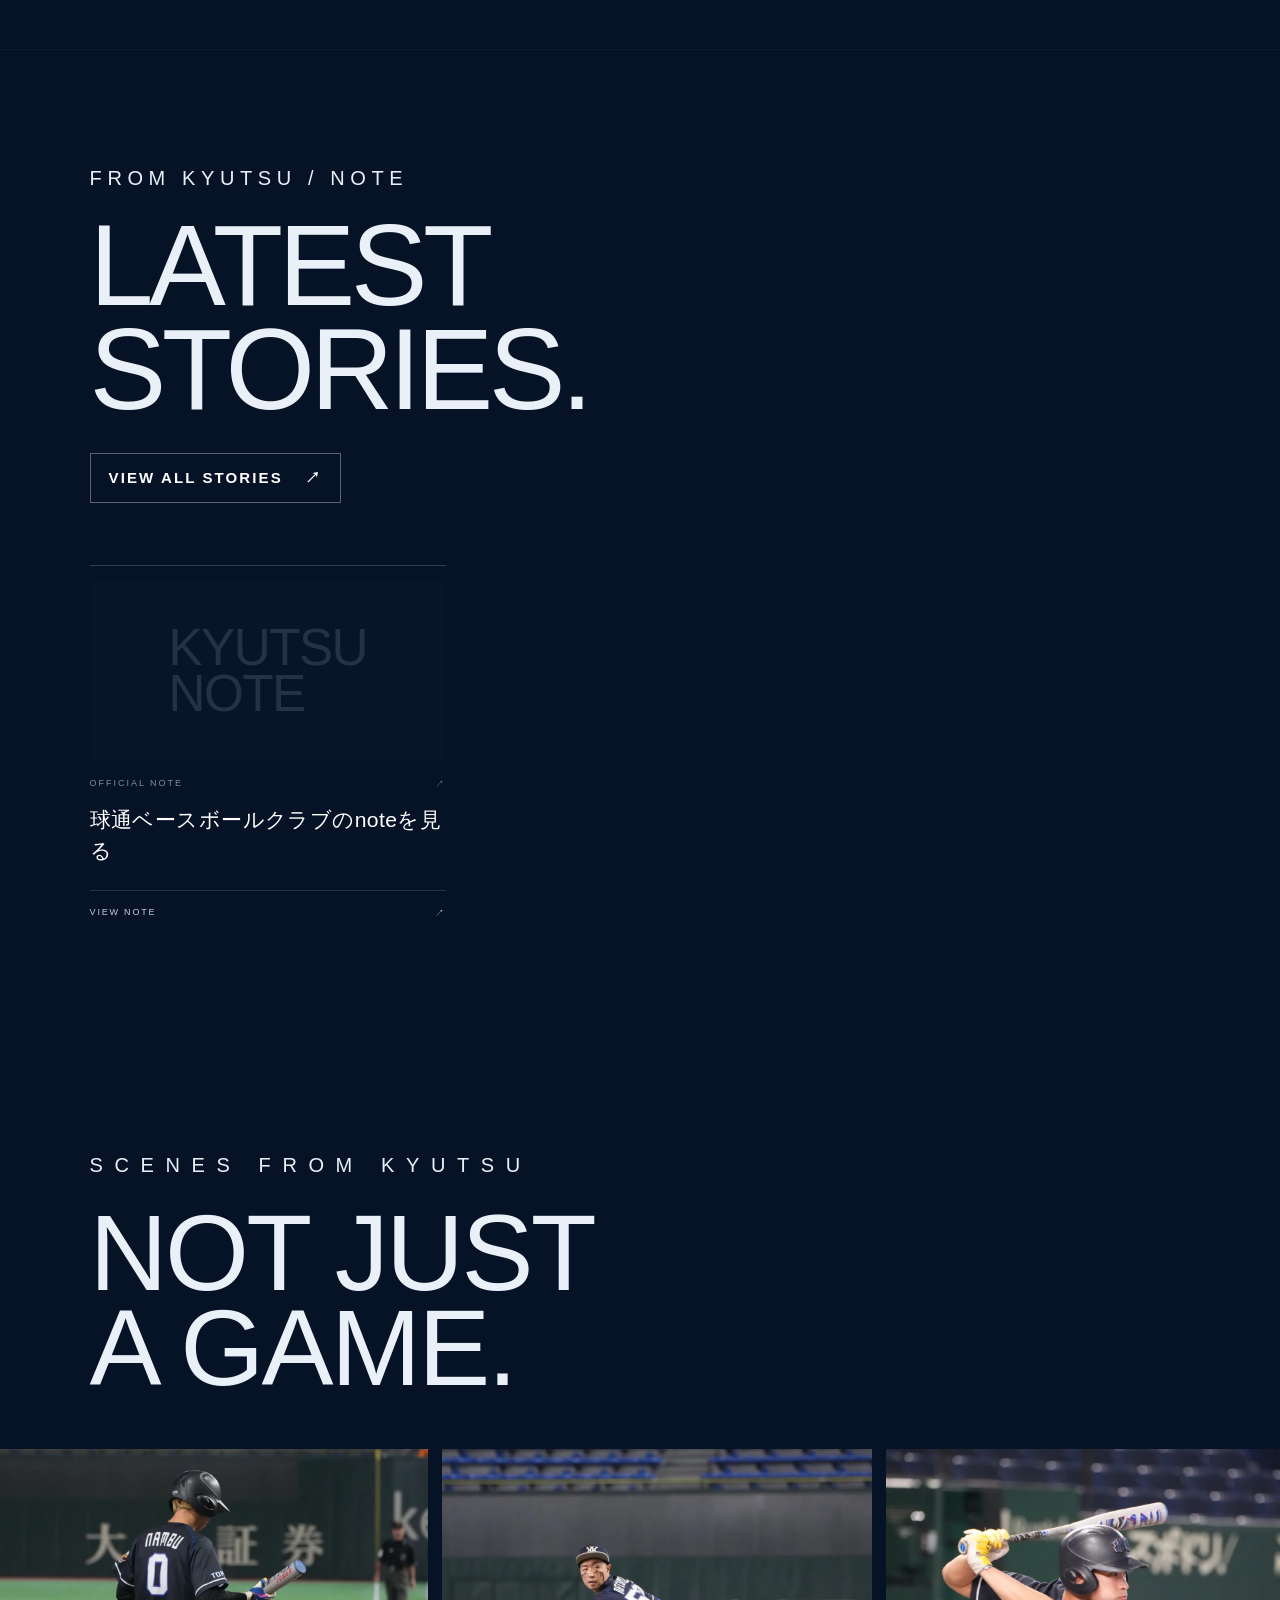
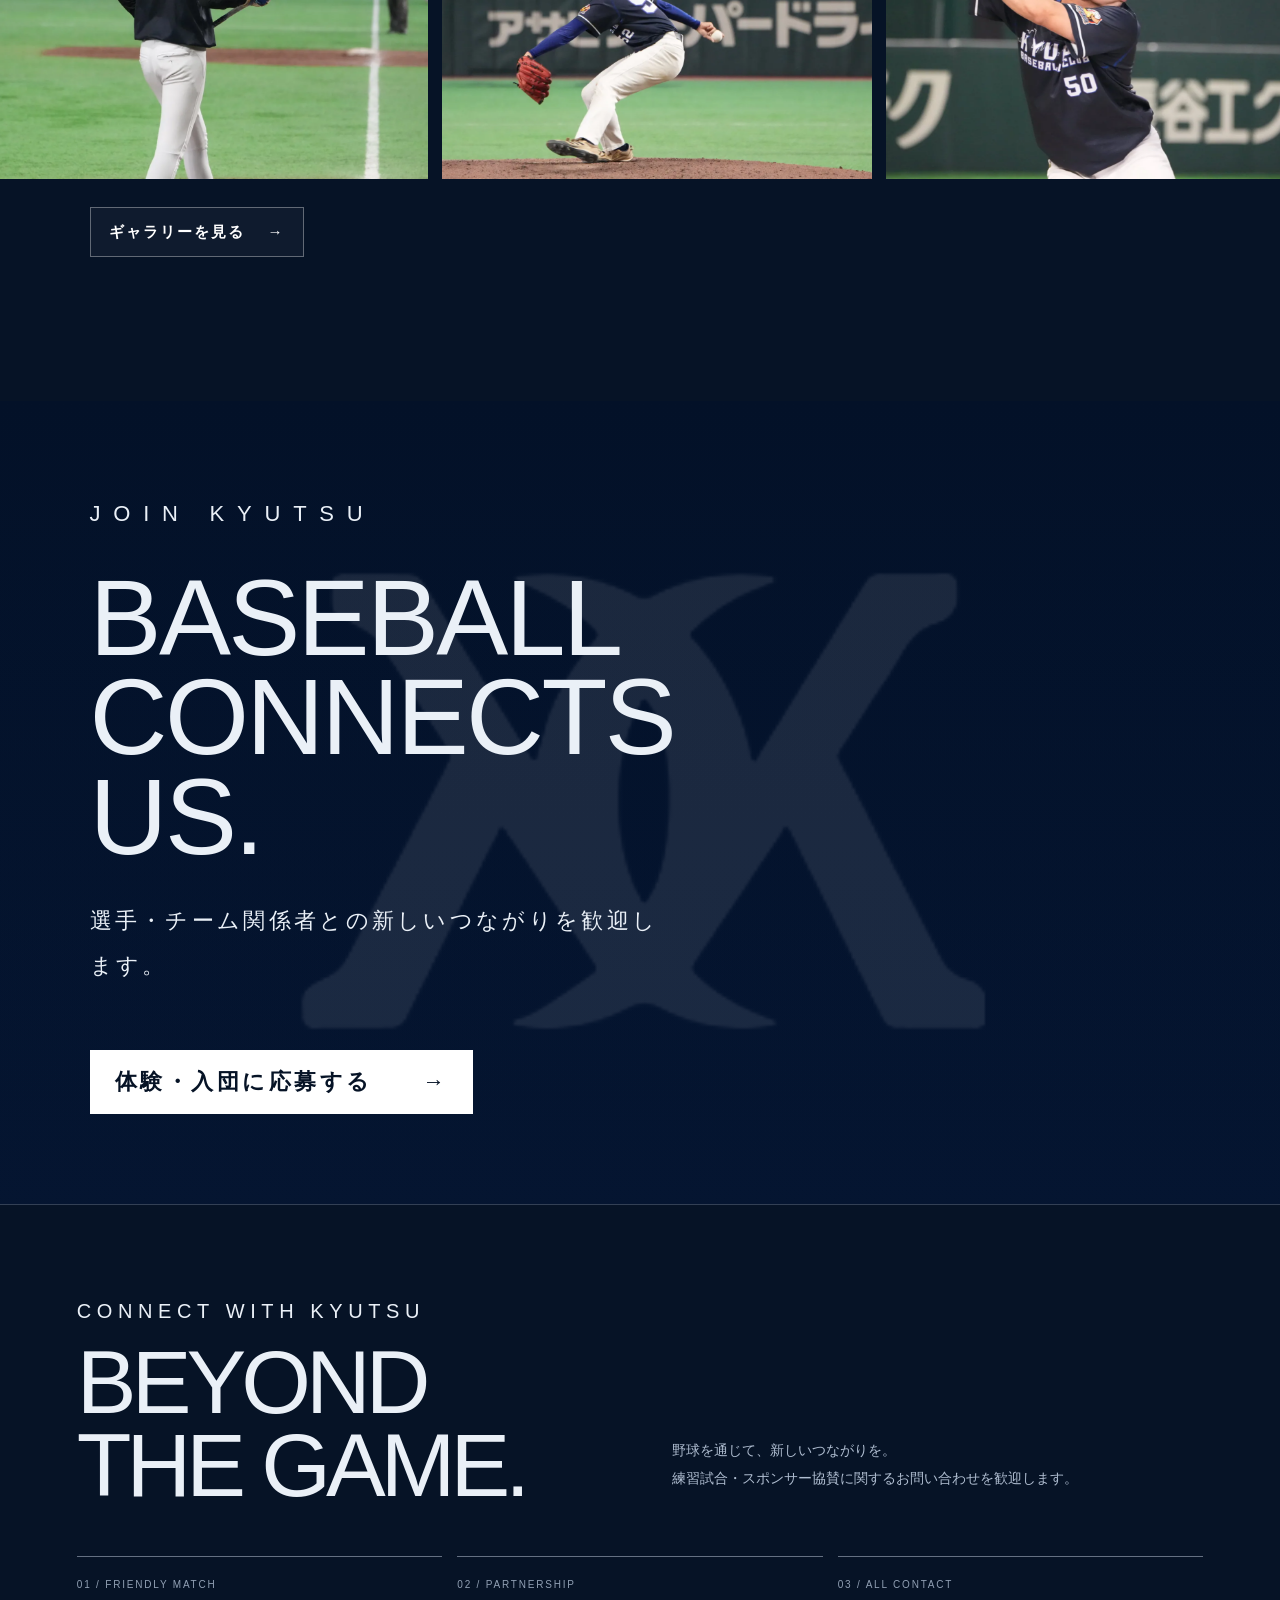
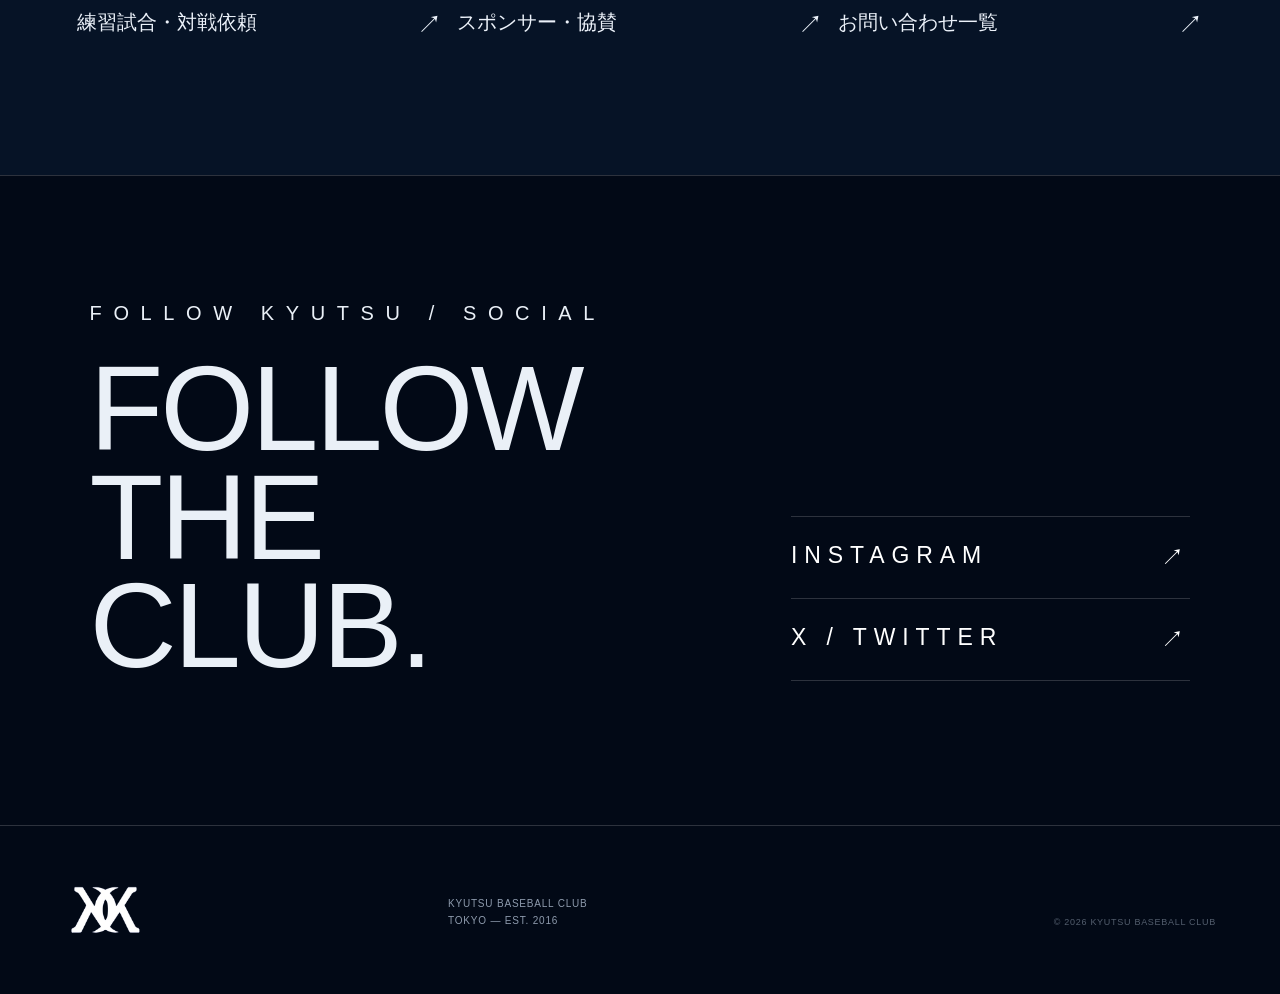
==== commit fa050961: "Add files via upload" ====
--- a/public/index.html
+++ b/public/index.html
@@ -97,9 +97,9 @@
 </style>
 
 
-<script type="application/ld+json">{"@context":"https://schema.org","@type":"SportsTeam","name":"球通ベースボールクラブ","alternateName":["KYUTSU BASEBALL CLUB","球通BC","KYUTSU BC"],"url":"https://kyutsu-bc.jp/","logo":"https://kyutsu-bc.jp/assets/kyutsu-logo.png","image":"https://kyutsu-bc.jp/assets/ogp.jpg","sport":"野球","description":"球通ベースボールクラブ（KYUTSU BC）は品川区軟式野球連盟所属の草野球チーム。確率で考え、チームで勝ち切る。活動理念、選手紹介、試合結果、入団募集をご案内。","sameAs":["https://x.com/kyutsu2016","https://www.instagram.com/kyutsubaseballclub_official/","https://note.com/kyutsubb_2026"]}</script></head>
+<script type="application/ld+json">{"@context":"https://schema.org","@type":"SportsTeam","name":"球通ベースボールクラブ","alternateName":["KYUTSU BASEBALL CLUB","球通BC","KYUTSU BC"],"url":"https://kyutsu-bc.jp/","logo":"https://kyutsu-bc.jp/assets/kyutsu-logo.png","image":"https://kyutsu-bc.jp/assets/ogp.jpg","sport":"野球","description":"球通ベースボールクラブ（KYUTSU BC）は品川区軟式野球連盟所属の草野球チーム。確率で考え、チームで勝ち切る。活動理念、選手紹介、試合結果、入団募集をご案内。","sameAs":["https://x.com/kyutsu2016","https://www.instagram.com/kyutsubaseballclub_official/","https://note.com/kyutsubb_2026"]}</script><link rel="stylesheet" href="contact.css?v=1"><style>.kyutsuConnect{background:#061326;padding:95px 6vw 108px;border-top:1px solid #334055}.kyutsuConnectTop{display:grid;grid-template-columns:1fr 1fr;gap:5vw;align-items:end;margin:18px 0 50px}.kyutsuConnect h2{font:400 clamp(54px,7vw,112px)/.92 Arial,sans-serif;letter-spacing:-.055em;margin:0}.kyutsuConnectTop p{font-size:14px;color:#afbdd0;line-height:2;max-width:450px}.kyutsuConnectLinks{display:grid;grid-template-columns:repeat(3,1fr);gap:15px}.kyutsuConnectLinks a{display:grid;grid-template-columns:1fr auto;gap:18px;color:#ecf2fa;text-decoration:none;border-top:1px solid #647082;padding:22px 0 26px}.kyutsuConnectLinks small{grid-column:1/-1;font-size:10px;color:#91a0b4;letter-spacing:.18em}.kyutsuConnectLinks strong{font-size:clamp(16px,1.6vw,25px);font-weight:500}.kyutsuConnectLinks span{font-size:25px}@media(max-width:720px){.kyutsuConnect{padding:80px 6vw}.kyutsuConnectTop,.kyutsuConnectLinks{grid-template-columns:1fr}.kyutsuConnect h2{font-size:14vw}.kyutsuConnectTop{gap:25px}.kyutsuConnectLinks{gap:0}.kyutsuConnectLinks a{padding:22px 0}}</style></head>
 <body>
-<header><a class="mark" href="#top" aria-label="KYUTSU home"><img src="assets/kyutsu-logo.png" alt="KYUTSU" class="brand-logo-img"></a><nav id="mobileSiteNav"><a href="#purpose">PURPOSE</a><a href="#game">GAME</a><a href="players.html">PLAYERS</a><a href="news.html">NEWS</a><a href="#stories">STORIES</a><a href="#gallery">GALLERY</a><a href="#recruit">RECRUIT</a></nav><button class="menu" aria-label="メニューを開く" aria-expanded="false" aria-controls="mobileSiteNav"><span aria-hidden="true">☰</span><small>MENU</small></button></header>
+<header><a class="mark" href="#top" aria-label="KYUTSU home"><img src="assets/kyutsu-logo.png" alt="KYUTSU" class="brand-logo-img"></a><nav id="mobileSiteNav"><a href="#purpose">PURPOSE</a><a href="#game">GAME</a><a href="players.html">PLAYERS</a><a href="news.html">NEWS</a><a href="#stories">STORIES</a><a href="#gallery">GALLERY</a><a href="#recruit">RECRUIT</a><a href="contact.html">CONTACT</a></nav><button class="menu" aria-label="メニューを開く" aria-expanded="false" aria-controls="mobileSiteNav"><span aria-hidden="true">☰</span><small>MENU</small></button></header>
 <main id="top">
 <section class="hero photo"><img src="assets/team.webp" alt="KYUTSU Baseball Club" fetchpriority="high" decoding="async"><div class="veil"></div><div class="vertical">KYUTSU BASEBALL CLUB / TOKYO</div><div class="heroCopy"><p class="eyebrow">TOKYO — EST. 2016</p><h1>KYUTSU</h1><div class="heroBottom"><strong>BASEBALL CLUB</strong><span>野球を通じて、つながる。</span></div></div><span class="scroll">SCROLL TO EXPLORE ↓</span></section>
 
@@ -151,5 +151,5 @@
 
 <section id="gallery" class="galleryFlow"><div class="galleryHead"><p class="eyebrow">SCENES FROM KYUTSU</p><h2>NOT JUST<br>A GAME.</h2></div><div class="galleryMarquee"><div class="galleryTrack" id="galleryTrack"></div></div><div class="gallery-more-wrap"><a class="gallery-more-link" href="gallery.html">ギャラリーを見る <span>→</span></a></div></section>
 <section id="recruit" class="recruit photo"><img src="assets/kyutsu-logo.png" alt="" class="recruitMark"><div class="recruitShade"></div><div class="recruitCopy"><p class="eyebrow">JOIN KYUTSU</p><h2>BASEBALL<br>CONNECTS<br>US.</h2><p>選手・チーム関係者との新しいつながりを歓迎します。</p><a href="application.html">体験・入団に応募する <span>→</span></a></div></section>
-<section class="socialCta"><p class="eyebrow">FOLLOW KYUTSU / SOCIAL</p><div class="socialCtaRow"><h2>FOLLOW<br>THE CLUB.</h2><div class="socialLinks"><a href="https://www.instagram.com/kyutsubaseballclub_official/" target="_blank" rel="noopener noreferrer" data-social="instagram">INSTAGRAM <span>↗</span></a><a href="https://x.com/kyutsu2016" target="_blank" rel="noopener noreferrer" data-social="x">X / TWITTER <span>↗</span></a></div></div></section></main><footer><a class="mark" href="#top" aria-label="KYUTSU home"><img src="assets/kyutsu-logo.png" alt="KYUTSU"></a><p>KYUTSU BASEBALL CLUB<br>TOKYO — EST. 2016</p><p>© 2026 KYUTSU BASEBALL CLUB</p></footer>
+<section class="kyutsuConnect" aria-label="球通BCへのお問い合わせ"><p class="eyebrow">CONNECT WITH KYUTSU</p><div class="kyutsuConnectTop"><h2>BEYOND<br>THE GAME.</h2><p>野球を通じて、新しいつながりを。<br>練習試合・スポンサー協賛に関するお問い合わせを歓迎します。</p></div><div class="kyutsuConnectLinks"><a href="match.html"><small>01 / FRIENDLY MATCH</small><strong>練習試合・対戦依頼</strong><span>↗</span></a><a href="partners.html"><small>02 / PARTNERSHIP</small><strong>スポンサー・協賛</strong><span>↗</span></a><a href="contact.html"><small>03 / ALL CONTACT</small><strong>お問い合わせ一覧</strong><span>↗</span></a></div></section><section class="socialCta"><p class="eyebrow">FOLLOW KYUTSU / SOCIAL</p><div class="socialCtaRow"><h2>FOLLOW<br>THE CLUB.</h2><div class="socialLinks"><a href="https://www.instagram.com/kyutsubaseballclub_official/" target="_blank" rel="noopener noreferrer" data-social="instagram">INSTAGRAM <span>↗</span></a><a href="https://x.com/kyutsu2016" target="_blank" rel="noopener noreferrer" data-social="x">X / TWITTER <span>↗</span></a></div></div></section></main><footer><a class="mark" href="#top" aria-label="KYUTSU home"><img src="assets/kyutsu-logo.png" alt="KYUTSU"></a><p>KYUTSU BASEBALL CLUB<br>TOKYO — EST. 2016</p><p>© 2026 KYUTSU BASEBALL CLUB</p></footer>
 <script src="script.js?v=55"></script><script src="note.js?v=55"></script><script src="news.js?v=72" defer></script><script src="featured-players.js?v=64" defer></script><a class="floatingApply" href="application.html"><small>JOIN KYUTSU</small><strong>体験・入団に応募</strong><span>→</span></a></body></html>
--- a/public/contact.css
+++ b/public/contact.css
@@ -0,0 +1,44 @@
+/* KYUTSU CONTACT / v1 — standalone extension, no changes to existing components */
+.contact-page{background:#061326;color:#eaf0fa;min-height:100vh;padding:145px 6vw 120px}
+.contact-page *{box-sizing:border-box}
+.contact-page a{color:inherit}
+.contact-kicker{color:#aab8cc;font-size:11px;letter-spacing:.29em;font-weight:650;margin:0 0 22px}
+.contact-hero{display:grid;grid-template-columns:1fr 1fr;gap:6vw;align-items:end;padding-bottom:78px;border-bottom:1px solid #354253}
+.contact-title{font:400 clamp(58px,8vw,138px)/.91 Arial,'Helvetica Neue',sans-serif;letter-spacing:-.055em;margin:0}
+.contact-lead{max-width:590px;padding-bottom:5px}
+.contact-lead h2{font:400 clamp(23px,2.6vw,38px)/1.5 Arial,sans-serif;letter-spacing:.02em;margin:0 0 24px}
+.contact-lead p,.contact-text{font-size:14px;line-height:2.2;color:#a5b3c5;letter-spacing:.035em}
+.contact-options{display:grid;grid-template-columns:repeat(3,minmax(0,1fr));gap:16px;padding:85px 0 100px}
+.contact-option{min-height:315px;display:flex;flex-direction:column;text-decoration:none;border-top:1px solid #627083;padding:25px 12px 28px 0;transition:background .2s}
+.contact-option:hover{background:#101f38}
+.contact-option .no{font-size:10px;letter-spacing:.25em;color:#8295ad}
+.contact-option h3{font:400 clamp(29px,3.15vw,53px)/1.0 Arial,sans-serif;letter-spacing:-.045em;margin:55px 0 13px}
+.contact-option p{font-size:13px;line-height:1.9;color:#a7b5c7;max-width:290px;margin:0}
+.contact-option .arrow{margin-top:auto;padding-top:38px;text-align:right;font-size:26px}
+.contact-divider{border-top:1px solid #354253}
+.contact-body{display:grid;grid-template-columns: .75fr 1.25fr;gap:9vw;padding:90px 0 40px}
+.contact-body h2{font:400 clamp(45px,6vw,92px)/.95 Arial,sans-serif;letter-spacing:-.045em;margin:20px 0}
+.contact-body .aside{max-width:360px;color:#98a8bc;font-size:13px;line-height:2.1}
+.contact-facts{display:grid;grid-template-columns:1fr 1fr;gap:30px 30px;padding:0 0 50px}
+.contact-fact{border-top:1px solid #465369;padding-top:19px}
+.contact-fact small{color:#8fa1b8;font-size:10px;letter-spacing:.17em;display:block;margin-bottom:13px}
+.contact-fact p{margin:0;color:#eaf0fa;font-size:15px;line-height:1.8}
+.contact-form{display:grid;grid-template-columns:1fr 1fr;gap:35px 28px}
+.contact-field{display:flex;flex-direction:column;gap:12px;min-width:0}
+.contact-field.wide,.contact-form .contact-consent,.contact-form .contact-submit{grid-column:1/-1}
+.contact-field label{font-size:10px;letter-spacing:.15em;color:#c6d1df;font-weight:600}
+.contact-field input,.contact-field textarea,.contact-field select{background:transparent;color:#fff;border:0;border-bottom:1px solid #566174;border-radius:0;padding:14px 0;font:inherit;font-size:15px;width:100%;outline:none;color-scheme:dark}
+.contact-field textarea{resize:vertical;min-height:150px;line-height:1.7}
+.contact-field input:focus,.contact-field textarea:focus,.contact-field select:focus{border-color:#e8f0fb}
+.contact-field input::placeholder,.contact-field textarea::placeholder{color:#8593a7}
+.contact-consent{display:flex;gap:12px;color:#a9b6c6;font-size:12px;line-height:1.8;align-items:start}
+.contact-consent input{margin-top:4px}
+.contact-submit{display:flex;gap:20px;align-items:center;flex-wrap:wrap}
+.contact-submit button{background:#edf1fa;color:#061326;border:1px solid #edf1fa;padding:18px 25px;font:700 11px Arial,sans-serif;letter-spacing:.12em;cursor:pointer}
+.contact-submit button:disabled{opacity:.55;cursor:wait}
+.contact-status{font-size:12px;color:#c3d3e5;line-height:1.8}
+.contact-status.error{color:#ff9a9d}.contact-status.ok{color:#8ef0bb}
+.contact-privacy{color:#7f91a8;font-size:11px;line-height:1.85;padding-top:28px}
+.contact-back{display:inline-block;margin-top:75px;font-size:12px;letter-spacing:.12em;text-underline-offset:6px}
+.contact-hp{position:absolute;left:-9999px;opacity:0;pointer-events:none}
+@media(max-width:800px){.contact-page{padding:100px 6vw 85px}.contact-hero,.contact-body{grid-template-columns:1fr;gap:36px}.contact-title{font-size:clamp(56px,13vw,105px)}.contact-options{grid-template-columns:1fr;padding:55px 0 70px;gap:0}.contact-option{min-height:205px;padding:22px 0;border-top:1px solid #566174}.contact-option h3{margin:30px 0 12px;font-size:clamp(35px,10vw,55px)}.contact-option .arrow{padding-top:10px}.contact-body{padding-top:65px}.contact-facts{grid-template-columns:1fr;gap:20px}.contact-form{grid-template-columns:1fr;gap:26px}.contact-field.wide,.contact-form .contact-consent,.contact-form .contact-submit{grid-column:1}.contact-lead h2{font-size:24px}}
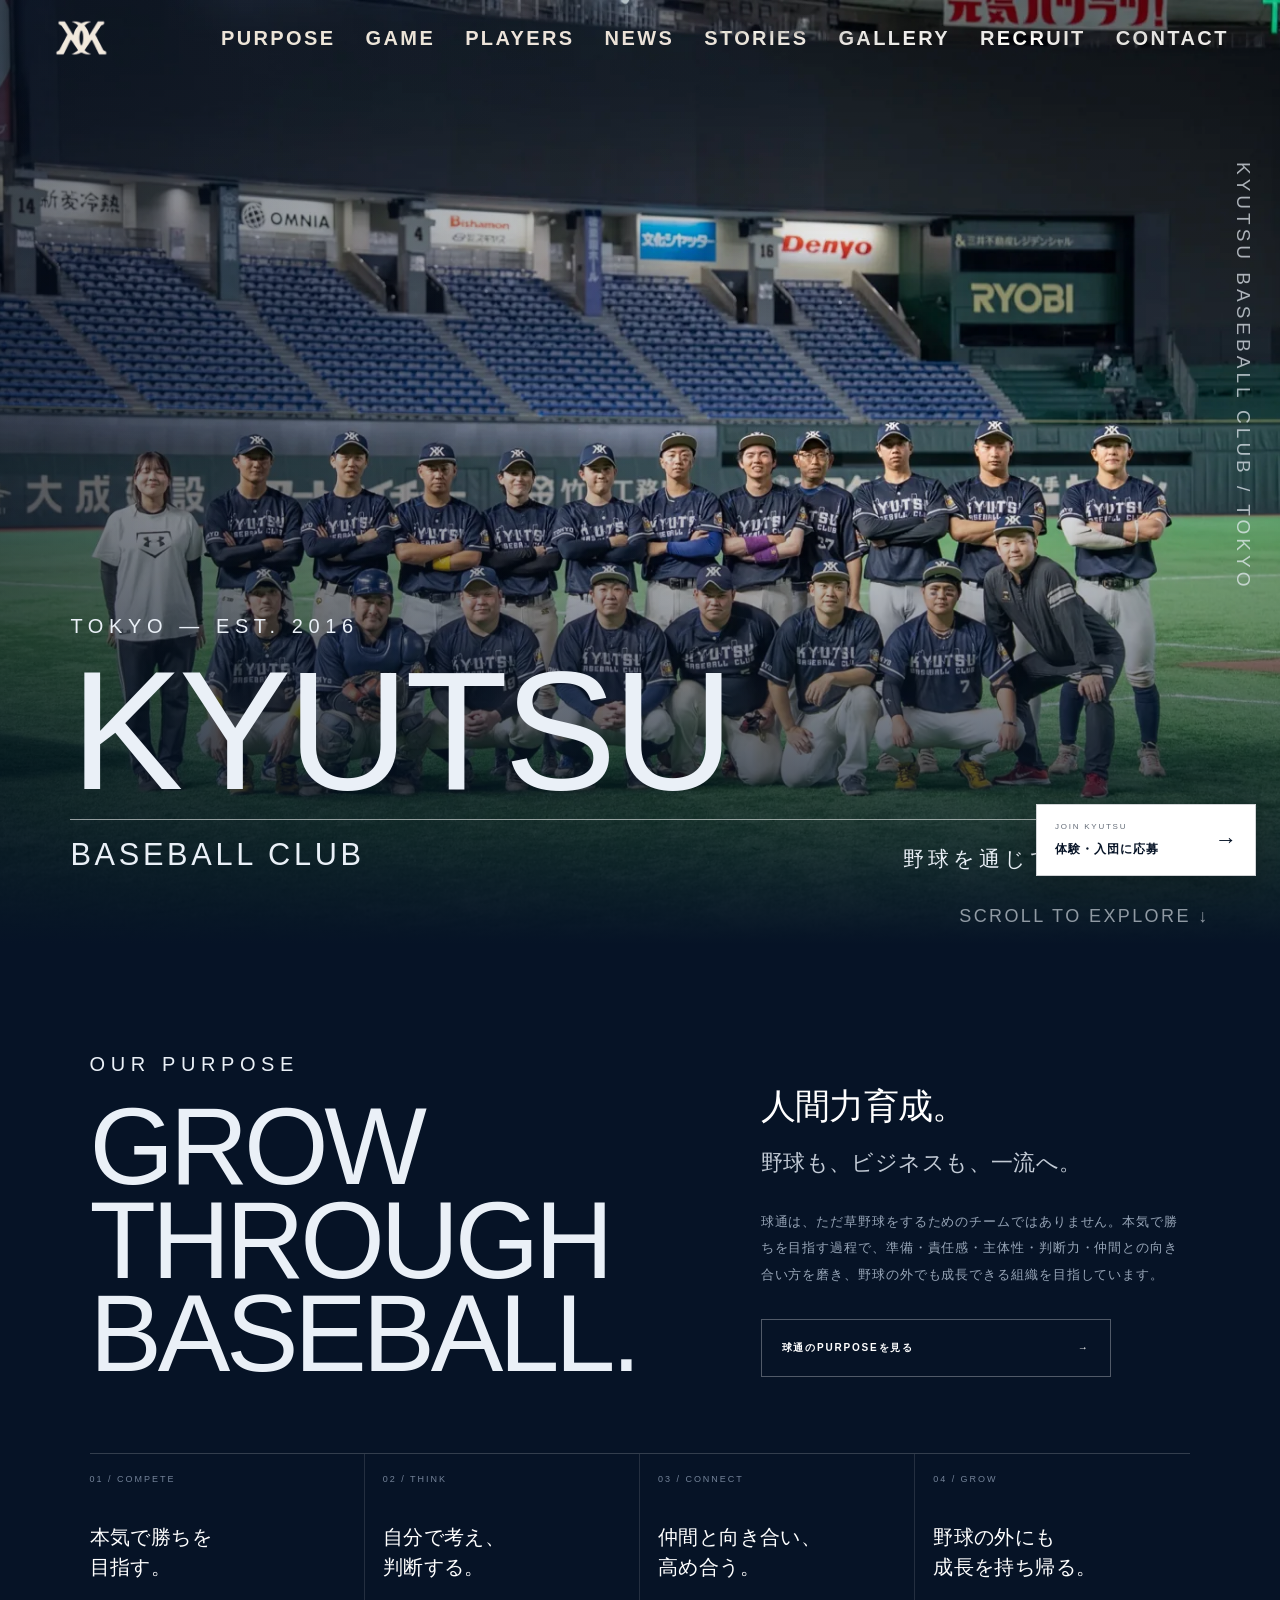
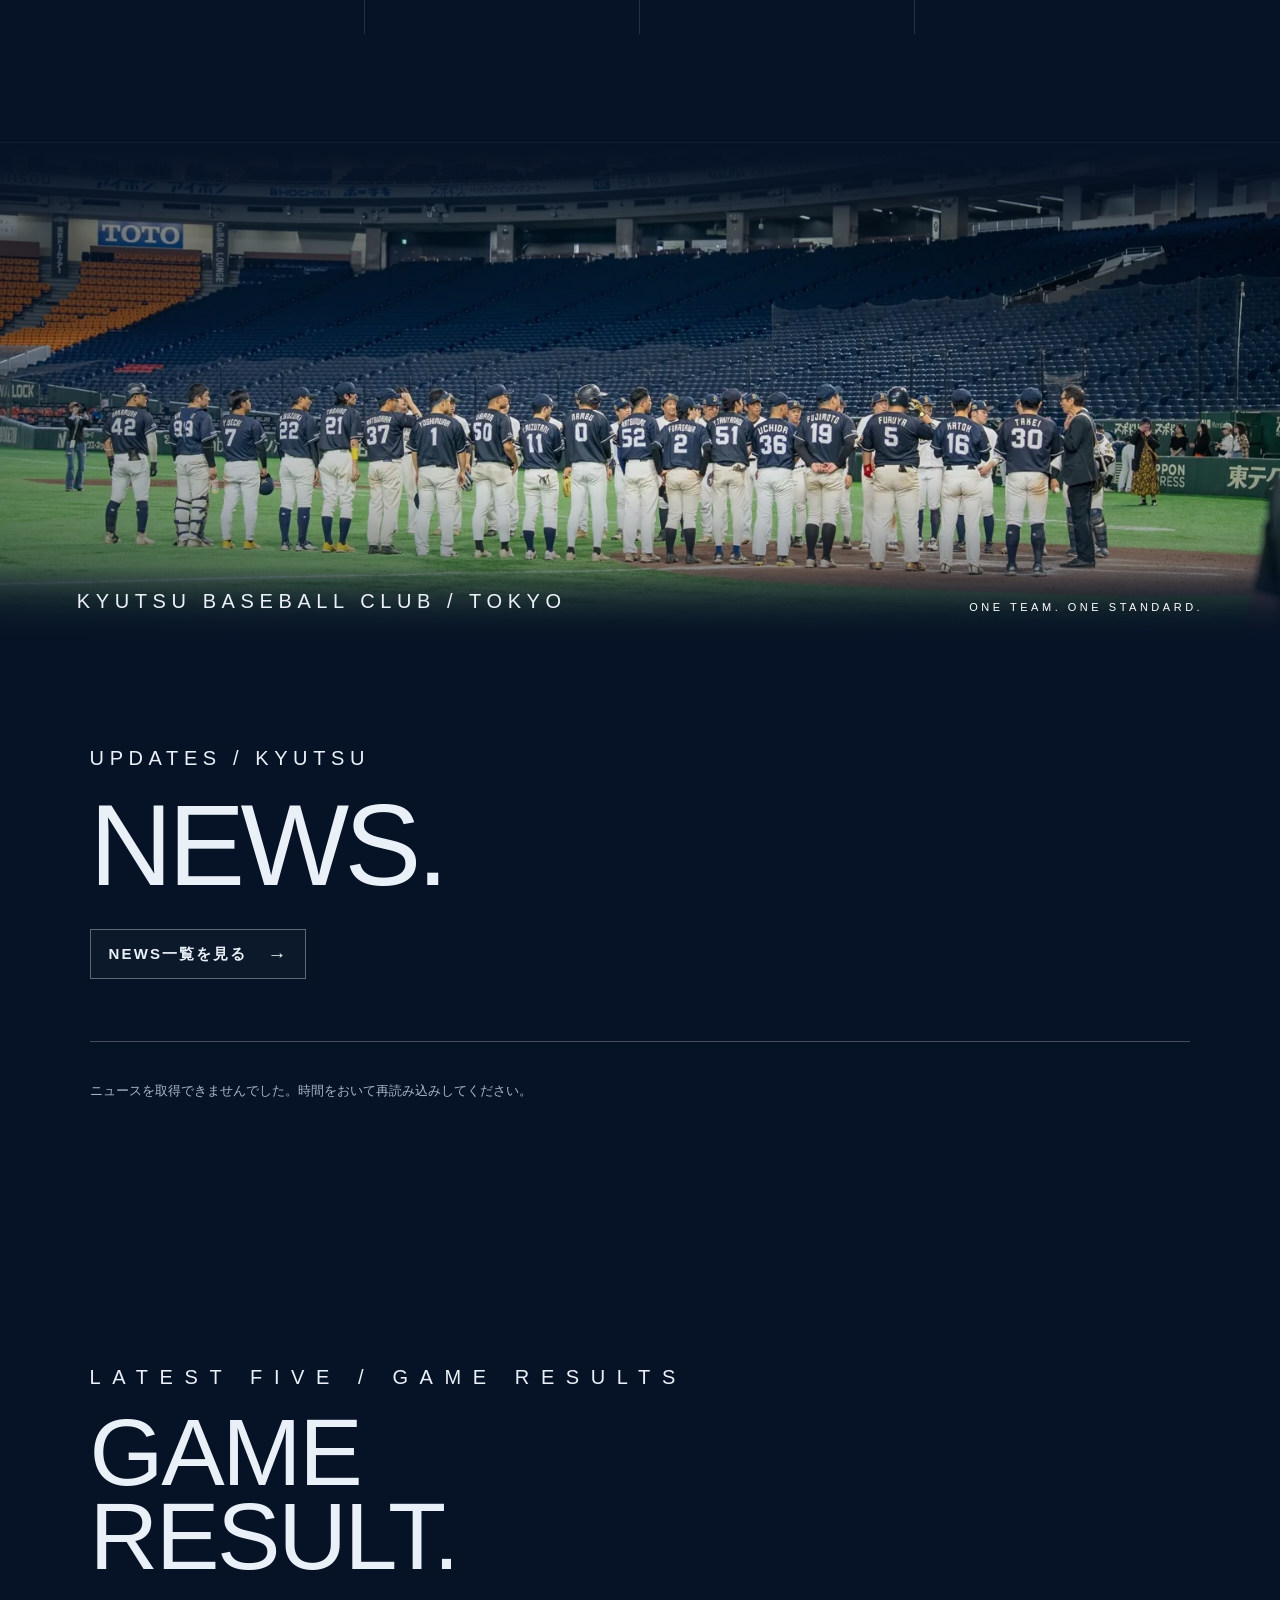
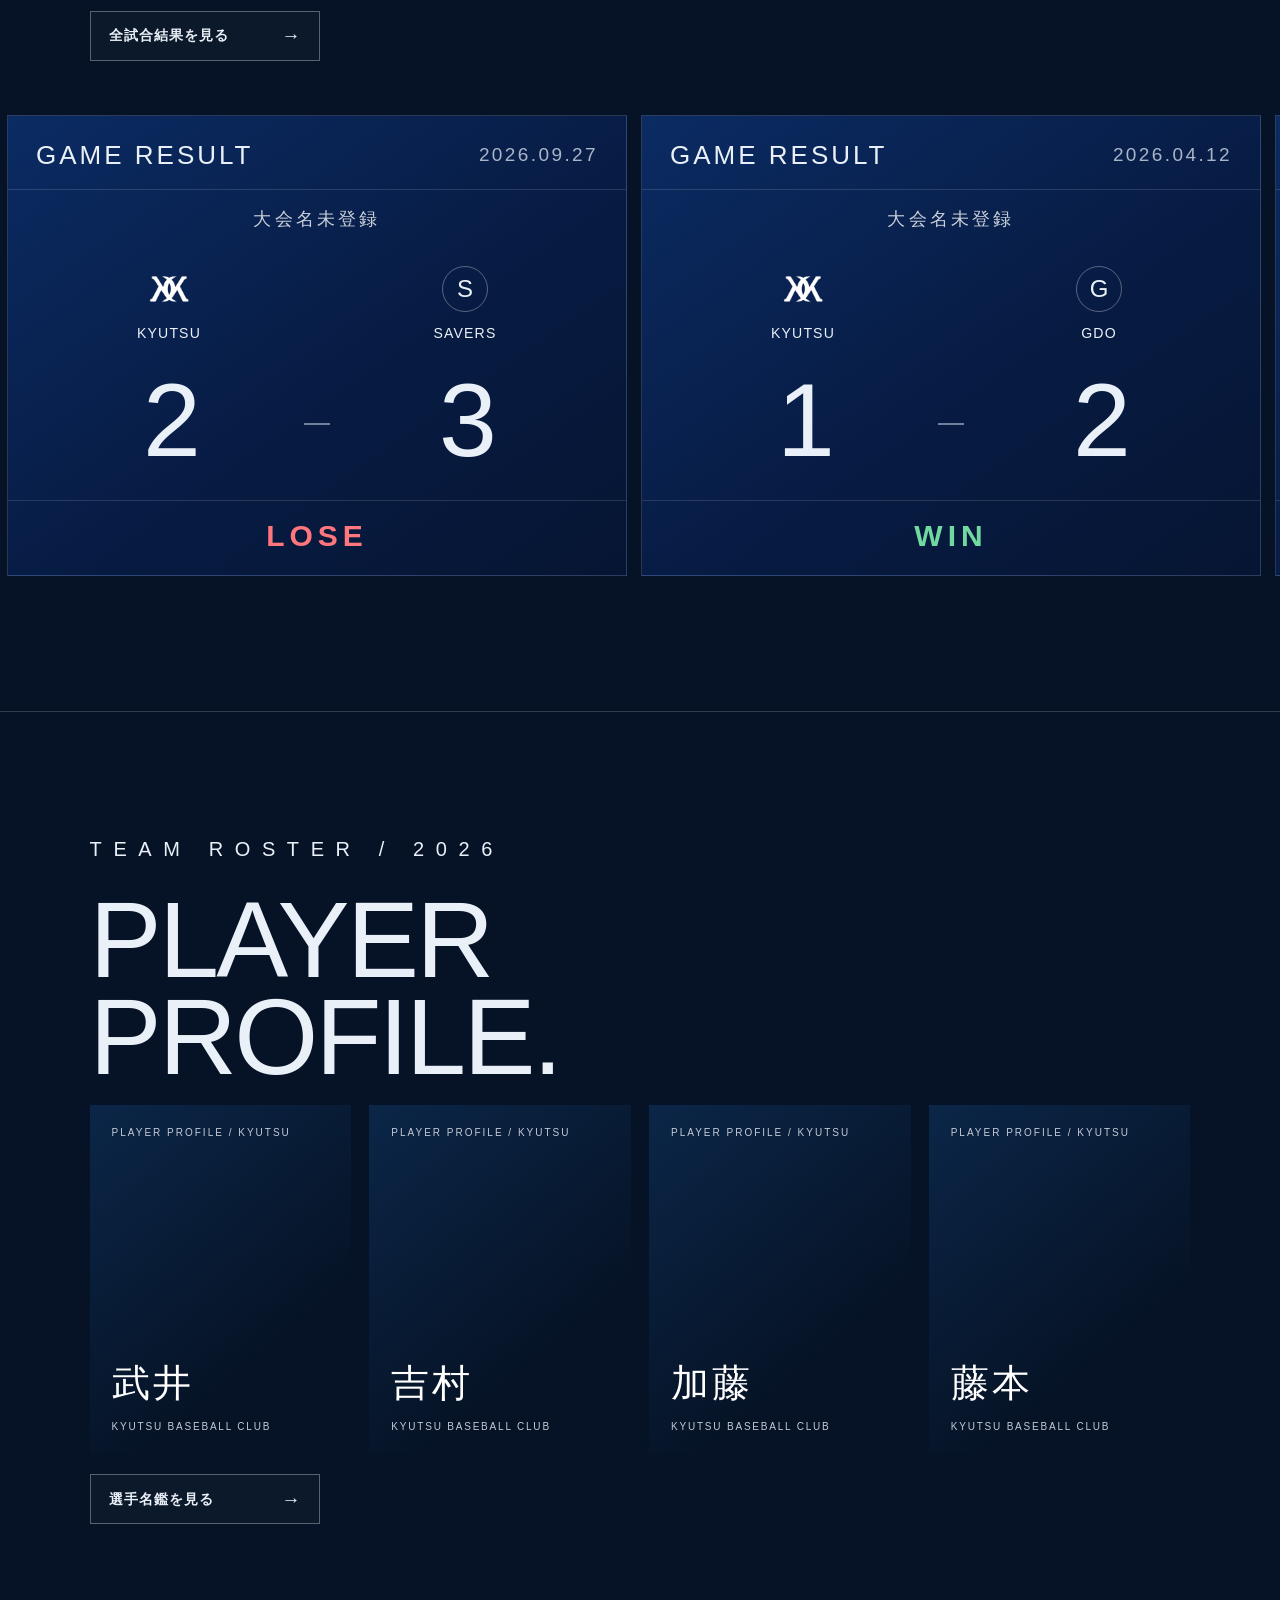
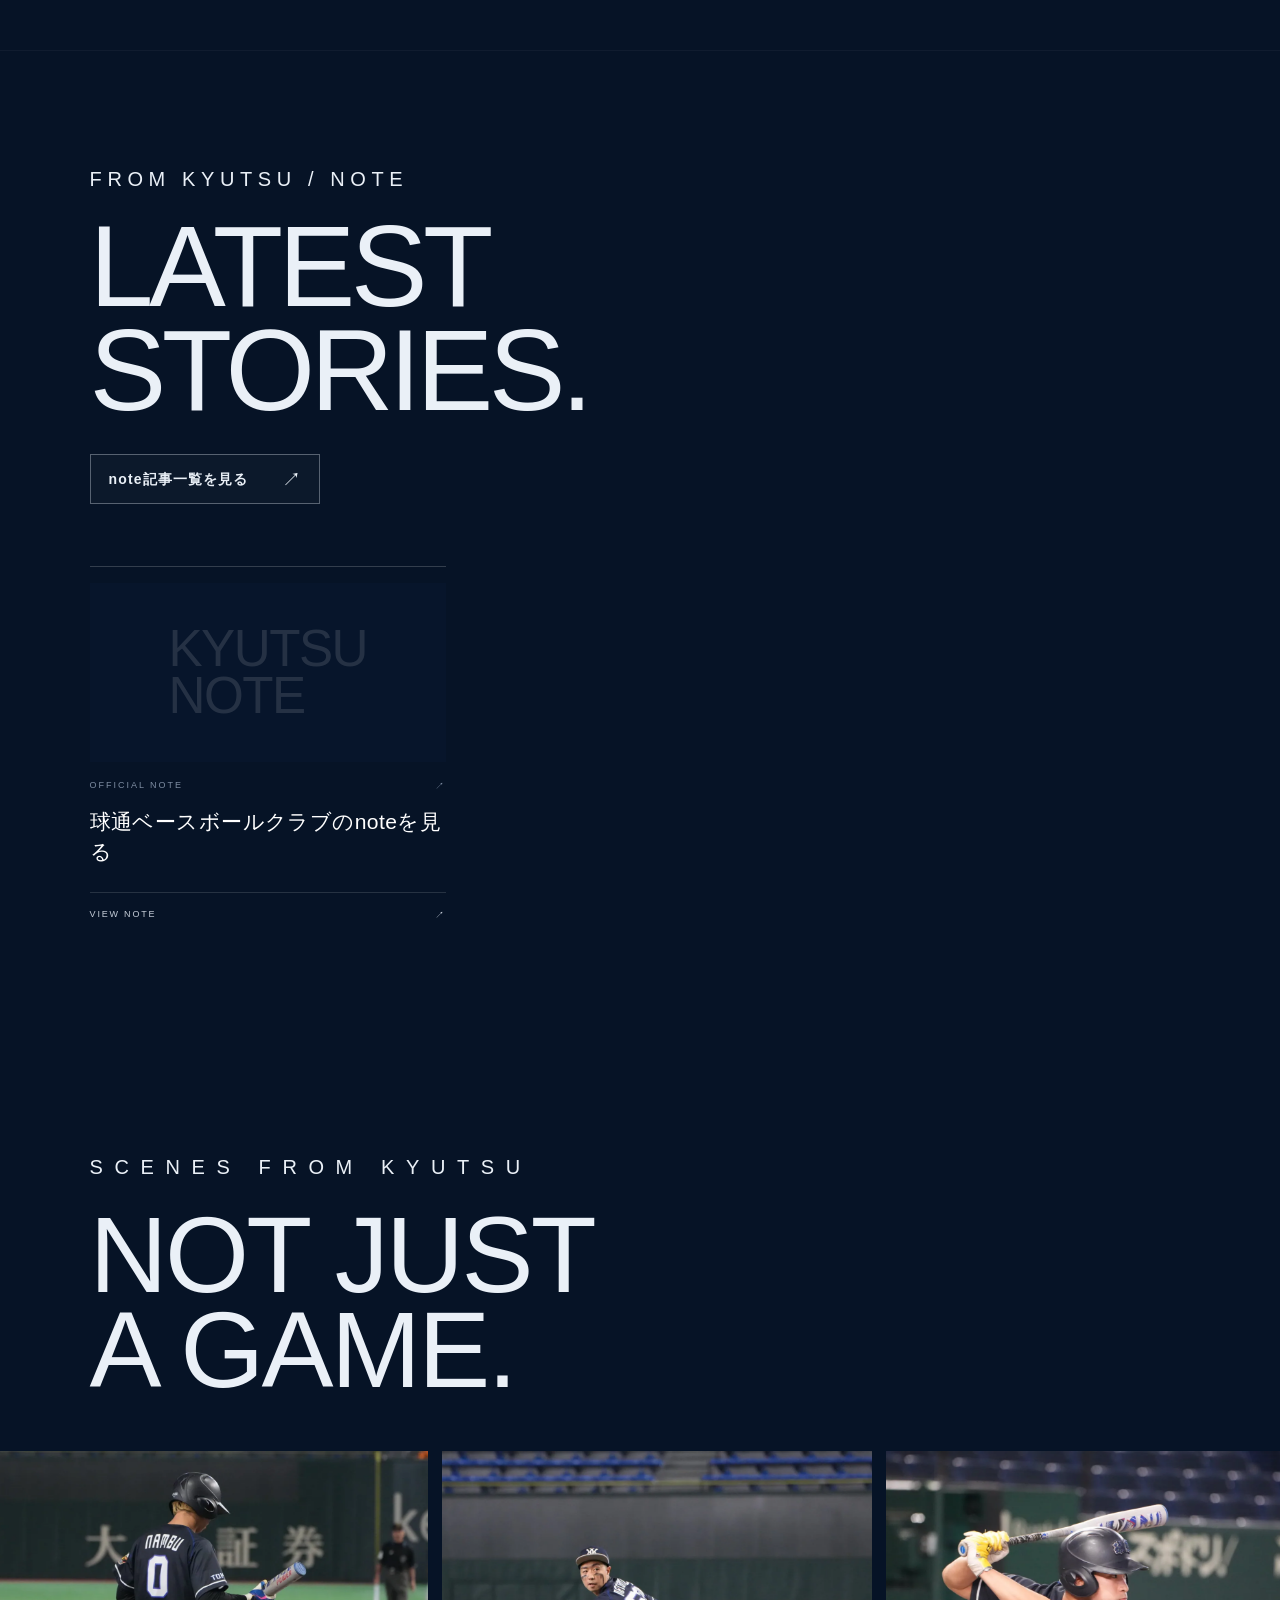
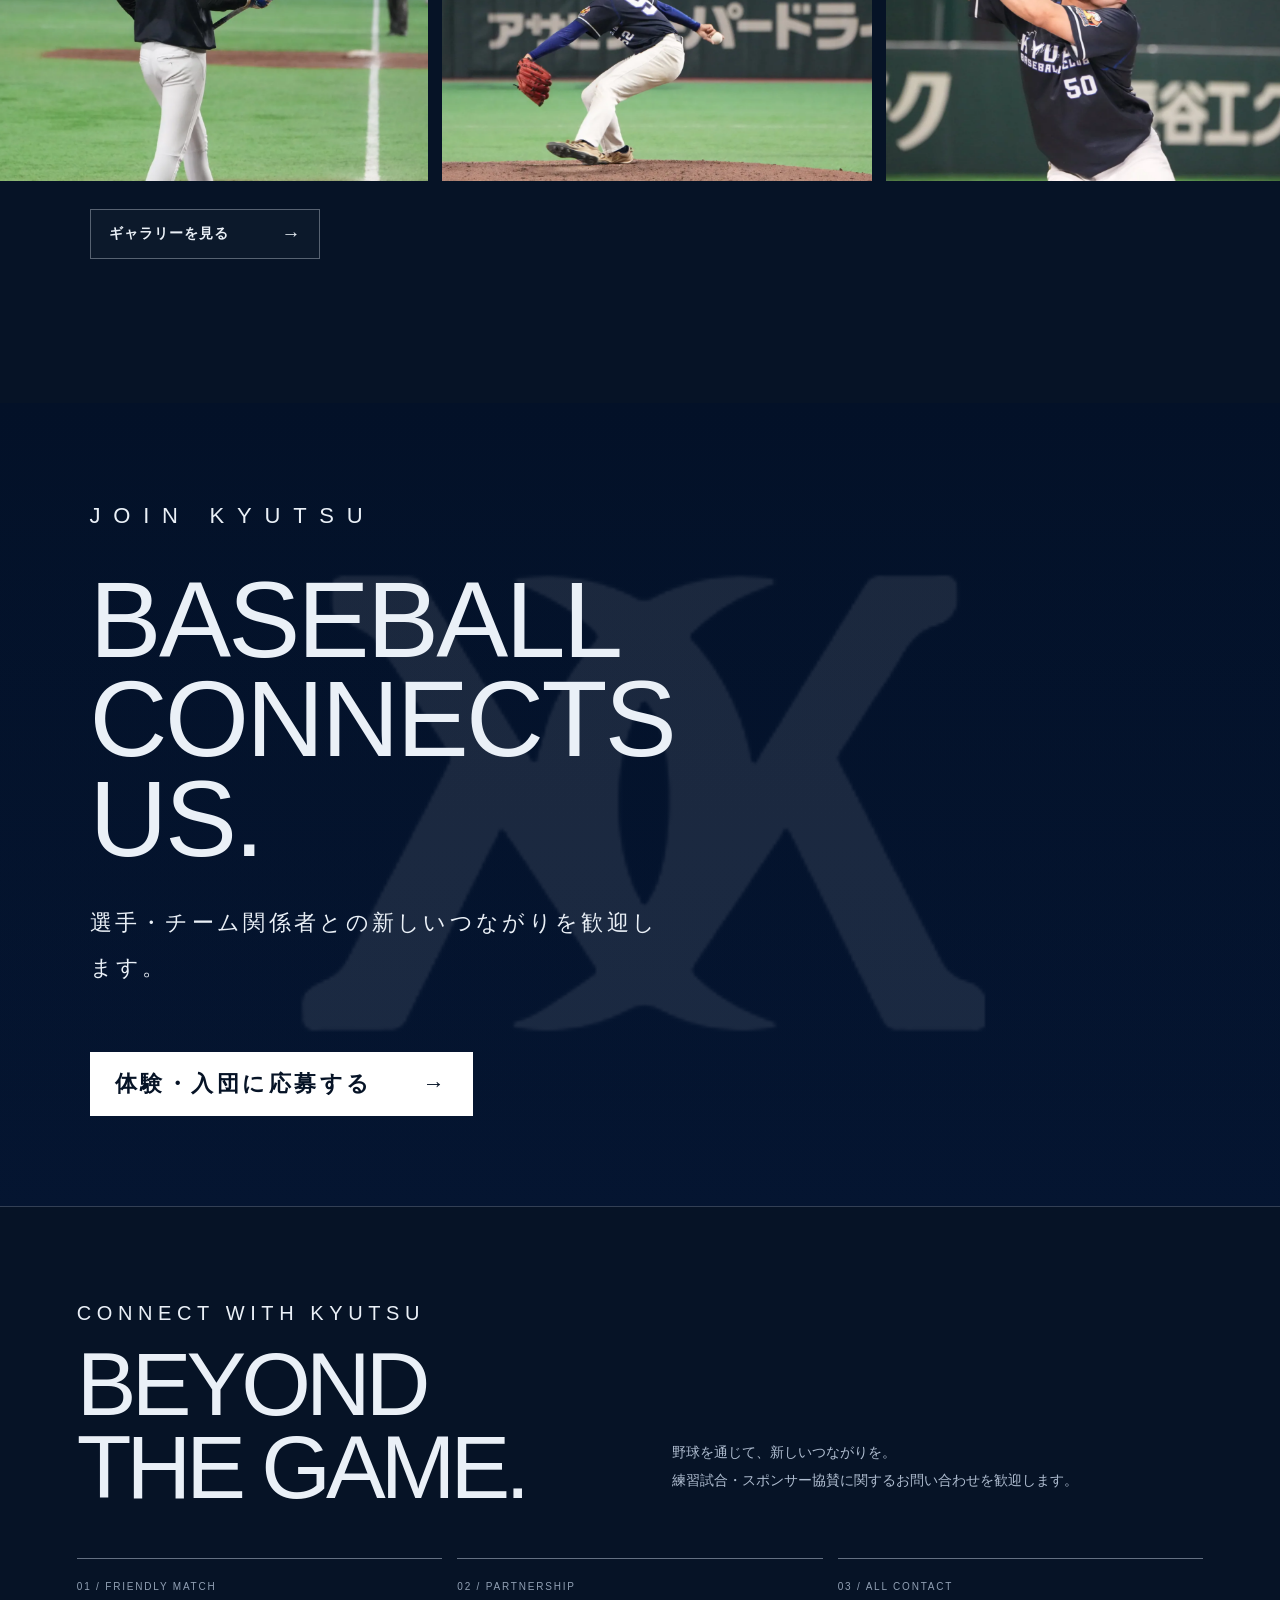
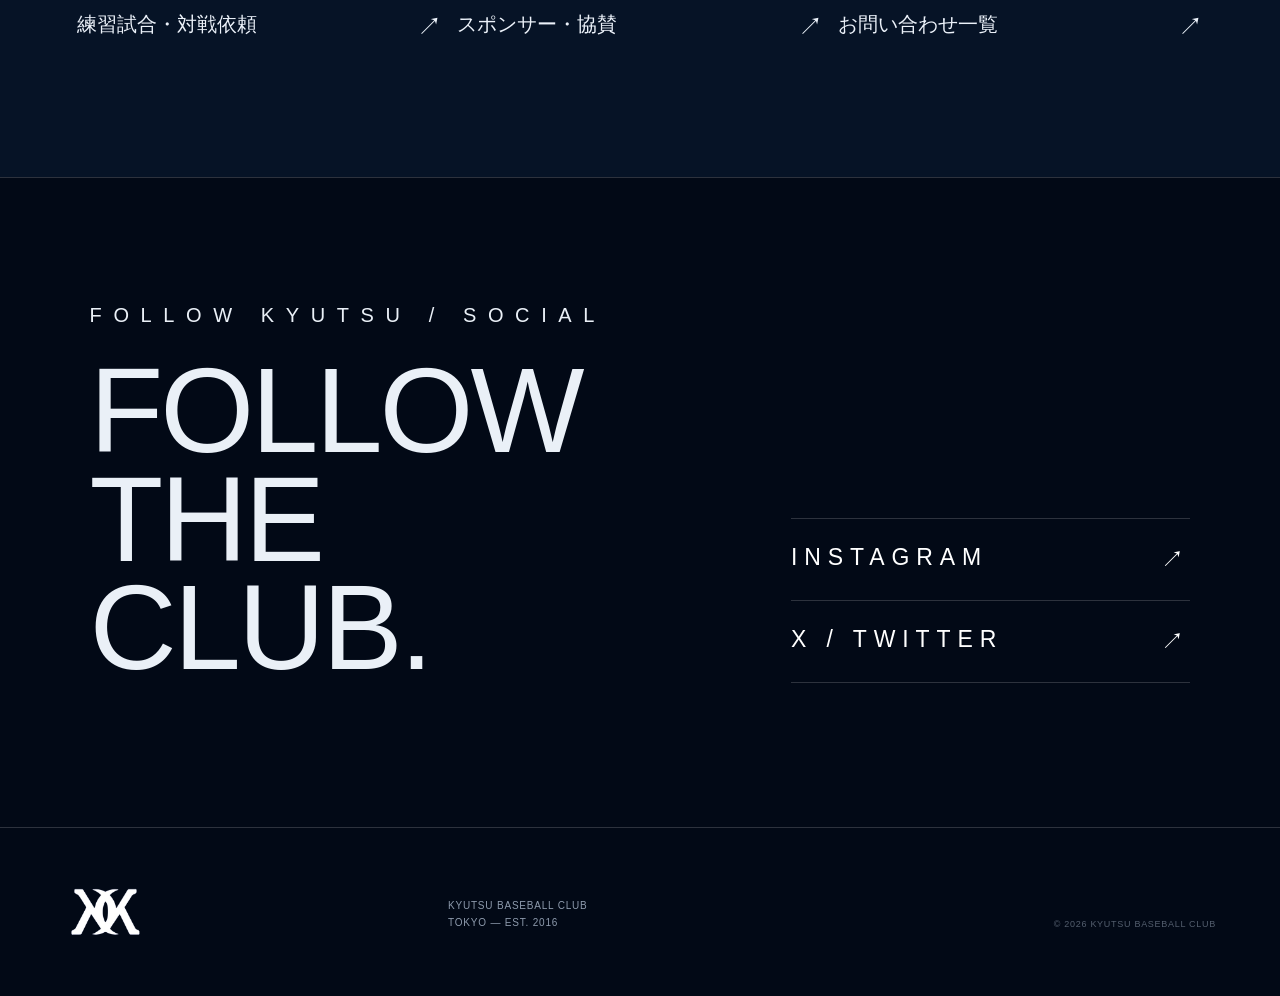
==== commit d4de15b0: "Add files via upload" ====
--- a/public/index.html
+++ b/public/index.html
@@ -1,5 +1,6 @@
 <!doctype html>
 <html lang="ja"><head><meta charset="utf-8"><meta name="viewport" content="width=device-width,initial-scale=1"><meta name="theme-color" content="#061326"><title>球通ベースボールクラブ｜品川区軟式野球連盟所属・東京の草野球チーム</title><link rel="preload" as="image" href="assets/team.webp" fetchpriority="high"><meta name="description" content="球通ベースボールクラブ（KYUTSU BC）は品川区軟式野球連盟所属の草野球チーム。確率で考え、チームで勝ち切る。活動理念、選手紹介、試合結果、入団募集をご案内。">
+<meta name="robots" content="index,follow,max-image-preview:large">
 <link rel="canonical" href="https://kyutsu-bc.jp/">
 <meta property="og:type" content="website">
 <meta property="og:site_name" content="KYUTSU BASEBALL CLUB">
@@ -13,9 +14,10 @@
 <meta name="twitter:title" content="球通ベースボールクラブ｜品川区軟式野球連盟所属・東京の草野球チーム">
 <meta name="twitter:description" content="球通ベースボールクラブ（KYUTSU BC）は品川区軟式野球連盟所属の草野球チーム。確率で考え、チームで勝ち切る。活動理念、選手紹介、試合結果、入団募集をご案内。">
 <meta name="twitter:image" content="https://kyutsu-bc.jp/assets/ogp.jpg">
-<link rel="icon" href="/favicon.ico" sizes="any">
-<link rel="icon" type="image/png" href="/assets/favicon.png">
-<link rel="apple-touch-icon" href="/assets/apple-touch-icon.png"><link rel="stylesheet" href="style.css?v=72-news-editorial">
+<!-- Google Search / browser site icon: stable, square brand favicon -->
+<link rel="icon" type="image/png" sizes="512x512" href="/assets/favicon.png">
+<link rel="icon" type="image/x-icon" href="/favicon.ico">
+<link rel="apple-touch-icon" sizes="180x180" href="/assets/apple-touch-icon.png"><link rel="stylesheet" href="style.css?v=73-cta-jp-unified">
 <style id="v7-overrides">
 :root{--kyutsu-navy:#07142d;--kyutsu-white:#f7f8fb}
 .brand-logo-img,.kyutsu-mark{display:block;width:auto;object-fit:contain}
@@ -97,7 +99,7 @@
 </style>
 
 
-<script type="application/ld+json">{"@context":"https://schema.org","@type":"SportsTeam","name":"球通ベースボールクラブ","alternateName":["KYUTSU BASEBALL CLUB","球通BC","KYUTSU BC"],"url":"https://kyutsu-bc.jp/","logo":"https://kyutsu-bc.jp/assets/kyutsu-logo.png","image":"https://kyutsu-bc.jp/assets/ogp.jpg","sport":"野球","description":"球通ベースボールクラブ（KYUTSU BC）は品川区軟式野球連盟所属の草野球チーム。確率で考え、チームで勝ち切る。活動理念、選手紹介、試合結果、入団募集をご案内。","sameAs":["https://x.com/kyutsu2016","https://www.instagram.com/kyutsubaseballclub_official/","https://note.com/kyutsubb_2026"]}</script><link rel="stylesheet" href="contact.css?v=1"><style>.kyutsuConnect{background:#061326;padding:95px 6vw 108px;border-top:1px solid #334055}.kyutsuConnectTop{display:grid;grid-template-columns:1fr 1fr;gap:5vw;align-items:end;margin:18px 0 50px}.kyutsuConnect h2{font:400 clamp(54px,7vw,112px)/.92 Arial,sans-serif;letter-spacing:-.055em;margin:0}.kyutsuConnectTop p{font-size:14px;color:#afbdd0;line-height:2;max-width:450px}.kyutsuConnectLinks{display:grid;grid-template-columns:repeat(3,1fr);gap:15px}.kyutsuConnectLinks a{display:grid;grid-template-columns:1fr auto;gap:18px;color:#ecf2fa;text-decoration:none;border-top:1px solid #647082;padding:22px 0 26px}.kyutsuConnectLinks small{grid-column:1/-1;font-size:10px;color:#91a0b4;letter-spacing:.18em}.kyutsuConnectLinks strong{font-size:clamp(16px,1.6vw,25px);font-weight:500}.kyutsuConnectLinks span{font-size:25px}@media(max-width:720px){.kyutsuConnect{padding:80px 6vw}.kyutsuConnectTop,.kyutsuConnectLinks{grid-template-columns:1fr}.kyutsuConnect h2{font-size:14vw}.kyutsuConnectTop{gap:25px}.kyutsuConnectLinks{gap:0}.kyutsuConnectLinks a{padding:22px 0}}</style></head>
+<script type="application/ld+json">{"@context":"https://schema.org","@type":"SportsTeam","name":"球通ベースボールクラブ","alternateName":["KYUTSU BASEBALL CLUB","球通BC","KYUTSU BC"],"url":"https://kyutsu-bc.jp/","logo":"https://kyutsu-bc.jp/assets/kyutsu-logo.png","image":"https://kyutsu-bc.jp/assets/team.webp","sport":"野球","description":"球通ベースボールクラブ（KYUTSU BC）は品川区軟式野球連盟所属の草野球チーム。確率で考え、チームで勝ち切る。活動理念、選手紹介、試合結果、入団募集をご案内。","sameAs":["https://x.com/kyutsu2016","https://www.instagram.com/kyutsubaseballclub_official/","https://note.com/kyutsubb_2026"]}</script><script type="application/ld+json">{"@context":"https://schema.org","@type":"WebPage","@id":"https://kyutsu-bc.jp/#webpage","url":"https://kyutsu-bc.jp/","name":"球通ベースボールクラブ｜品川区軟式野球連盟所属・東京の草野球チーム","inLanguage":"ja","primaryImageOfPage":{"@type":"ImageObject","url":"https://kyutsu-bc.jp/assets/team.webp","width":1536,"height":1026}}</script><link rel="stylesheet" href="contact.css?v=1"><style>.kyutsuConnect{background:#061326;padding:95px 6vw 108px;border-top:1px solid #334055}.kyutsuConnectTop{display:grid;grid-template-columns:1fr 1fr;gap:5vw;align-items:end;margin:18px 0 50px}.kyutsuConnect h2{font:400 clamp(54px,7vw,112px)/.92 Arial,sans-serif;letter-spacing:-.055em;margin:0}.kyutsuConnectTop p{font-size:14px;color:#afbdd0;line-height:2;max-width:450px}.kyutsuConnectLinks{display:grid;grid-template-columns:repeat(3,1fr);gap:15px}.kyutsuConnectLinks a{display:grid;grid-template-columns:1fr auto;gap:18px;color:#ecf2fa;text-decoration:none;border-top:1px solid #647082;padding:22px 0 26px}.kyutsuConnectLinks small{grid-column:1/-1;font-size:10px;color:#91a0b4;letter-spacing:.18em}.kyutsuConnectLinks strong{font-size:clamp(16px,1.6vw,25px);font-weight:500}.kyutsuConnectLinks span{font-size:25px}@media(max-width:720px){.kyutsuConnect{padding:80px 6vw}.kyutsuConnectTop,.kyutsuConnectLinks{grid-template-columns:1fr}.kyutsuConnect h2{font-size:14vw}.kyutsuConnectTop{gap:25px}.kyutsuConnectLinks{gap:0}.kyutsuConnectLinks a{padding:22px 0}}</style></head>
 <body>
 <header><a class="mark" href="#top" aria-label="KYUTSU home"><img src="assets/kyutsu-logo.png" alt="KYUTSU" class="brand-logo-img"></a><nav id="mobileSiteNav"><a href="#purpose">PURPOSE</a><a href="#game">GAME</a><a href="players.html">PLAYERS</a><a href="news.html">NEWS</a><a href="#stories">STORIES</a><a href="#gallery">GALLERY</a><a href="#recruit">RECRUIT</a><a href="contact.html">CONTACT</a></nav><button class="menu" aria-label="メニューを開く" aria-expanded="false" aria-controls="mobileSiteNav"><span aria-hidden="true">☰</span><small>MENU</small></button></header>
 <main id="top">
@@ -135,21 +137,21 @@
   </div>
 </section>
 
-<section class="homeNews" id="news"><div class="homeNewsHead"><div><p class="eyebrow">UPDATES / KYUTSU</p><h2>NEWS.</h2></div><a href="news.html" class="homeNewsMore">VIEW ALL NEWS <span>→</span></a></div><div id="homeNewsItems" class="homeNewsItems"><p class="newsEmpty">NEWSを準備中です。</p></div></section>
-<section id="game" class="resultsSection"><div class="sectionIntro"><p class="eyebrow">LATEST FIVE / GAME RESULTS</p><h2>GAME<br>RESULT.</h2><a href="results.html">全試合結果を見る <span>→</span></a></div><div class="resultMarquee" aria-label="KYUTSU latest five game results"><div class="resultTrack" id="resultTrack"><div class="resultCard loading">LOADING RESULTS...</div></div></div></section>
+<section class="homeNews" id="news"><div class="homeNewsHead"><div><p class="eyebrow">UPDATES / KYUTSU</p><h2>NEWS.</h2></div><a href="news.html" class="homeNewsMore kyutsuSectionAction">NEWS一覧を見る <span>→</span></a></div><div id="homeNewsItems" class="homeNewsItems"><p class="newsEmpty">NEWSを準備中です。</p></div></section>
+<section id="game" class="resultsSection"><div class="sectionIntro"><p class="eyebrow">LATEST FIVE / GAME RESULTS</p><h2>GAME<br>RESULT.</h2><a href="results.html" class="kyutsuSectionAction">全試合結果を見る <span>→</span></a></div><div class="resultMarquee" aria-label="KYUTSU latest five game results"><div class="resultTrack" id="resultTrack"><div class="resultCard loading">LOADING RESULTS...</div></div></div></section>
 
-<section class="playersTeaser"><div><p class="eyebrow">TEAM ROSTER / 2026</p><h2>PLAYER<br>PROFILE.</h2></div><div class="featuredPlayers" id="featuredPlayers" aria-label="注目選手：武井・吉村・加藤・藤本"></div><a class="playersTeaserMore" href="players.html">選手名鑑を見る <span>→</span></a></section>
+<section class="playersTeaser"><div><p class="eyebrow">TEAM ROSTER / 2026</p><h2>PLAYER<br>PROFILE.</h2></div><div class="featuredPlayers" id="featuredPlayers" aria-label="注目選手：武井・吉村・加藤・藤本"></div><a class="playersTeaserMore kyutsuSectionAction" href="players.html">選手名鑑を見る <span>→</span></a></section>
 <section class="noteStories" id="stories">
   <div class="noteStoriesHead">
     <div><p class="eyebrow">FROM KYUTSU / NOTE</p><h2>LATEST<br>STORIES.</h2></div>
-    <a href="https://note.com/kyutsubb_2026" target="_blank" rel="noopener noreferrer">VIEW ALL STORIES <span>↗</span></a>
+    <a href="https://note.com/kyutsubb_2026" target="_blank" rel="noopener noreferrer" class="kyutsuSectionAction">note記事一覧を見る <span>↗</span></a>
   </div>
   <div class="noteStoryGrid" id="noteStoryGrid">
     <article class="noteStoryCard noteLoading"><span>LOADING STORIES...</span></article>
   </div>
 </section>
 
-<section id="gallery" class="galleryFlow"><div class="galleryHead"><p class="eyebrow">SCENES FROM KYUTSU</p><h2>NOT JUST<br>A GAME.</h2></div><div class="galleryMarquee"><div class="galleryTrack" id="galleryTrack"></div></div><div class="gallery-more-wrap"><a class="gallery-more-link" href="gallery.html">ギャラリーを見る <span>→</span></a></div></section>
+<section id="gallery" class="galleryFlow"><div class="galleryHead"><p class="eyebrow">SCENES FROM KYUTSU</p><h2>NOT JUST<br>A GAME.</h2></div><div class="galleryMarquee"><div class="galleryTrack" id="galleryTrack"></div></div><div class="gallery-more-wrap"><a class="gallery-more-link kyutsuSectionAction" href="gallery.html">ギャラリーを見る <span>→</span></a></div></section>
 <section id="recruit" class="recruit photo"><img src="assets/kyutsu-logo.png" alt="" class="recruitMark"><div class="recruitShade"></div><div class="recruitCopy"><p class="eyebrow">JOIN KYUTSU</p><h2>BASEBALL<br>CONNECTS<br>US.</h2><p>選手・チーム関係者との新しいつながりを歓迎します。</p><a href="application.html">体験・入団に応募する <span>→</span></a></div></section>
 <section class="kyutsuConnect" aria-label="球通BCへのお問い合わせ"><p class="eyebrow">CONNECT WITH KYUTSU</p><div class="kyutsuConnectTop"><h2>BEYOND<br>THE GAME.</h2><p>野球を通じて、新しいつながりを。<br>練習試合・スポンサー協賛に関するお問い合わせを歓迎します。</p></div><div class="kyutsuConnectLinks"><a href="match.html"><small>01 / FRIENDLY MATCH</small><strong>練習試合・対戦依頼</strong><span>↗</span></a><a href="partners.html"><small>02 / PARTNERSHIP</small><strong>スポンサー・協賛</strong><span>↗</span></a><a href="contact.html"><small>03 / ALL CONTACT</small><strong>お問い合わせ一覧</strong><span>↗</span></a></div></section><section class="socialCta"><p class="eyebrow">FOLLOW KYUTSU / SOCIAL</p><div class="socialCtaRow"><h2>FOLLOW<br>THE CLUB.</h2><div class="socialLinks"><a href="https://www.instagram.com/kyutsubaseballclub_official/" target="_blank" rel="noopener noreferrer" data-social="instagram">INSTAGRAM <span>↗</span></a><a href="https://x.com/kyutsu2016" target="_blank" rel="noopener noreferrer" data-social="x">X / TWITTER <span>↗</span></a></div></div></section></main><footer><a class="mark" href="#top" aria-label="KYUTSU home"><img src="assets/kyutsu-logo.png" alt="KYUTSU"></a><p>KYUTSU BASEBALL CLUB<br>TOKYO — EST. 2016</p><p>© 2026 KYUTSU BASEBALL CLUB</p></footer>
 <script src="script.js?v=55"></script><script src="note.js?v=55"></script><script src="news.js?v=72" defer></script><script src="featured-players.js?v=64" defer></script><a class="floatingApply" href="application.html"><small>JOIN KYUTSU</small><strong>体験・入団に応募</strong><span>→</span></a></body></html>
--- a/public/style.css
+++ b/public/style.css
@@ -1177,3 +1177,71 @@
  .newsPage #newsDetail h1{font-size:31px;padding-bottom:28px}
  .newsPage #newsDetail .newsDetailBody{font-size:14px;margin:36px 0 60px}
 }
+
+
+/* v73: Consistent Japanese list CTAs across home-page sections.
+   Shared class added directly to each link rather than relying on unrelated component selectors. */
+.homeNews a.kyutsuSectionAction,
+.resultsSection .sectionIntro a.kyutsuSectionAction,
+.playersTeaser a.kyutsuSectionAction,
+.noteStories .noteStoriesHead a.kyutsuSectionAction,
+.galleryFlow a.kyutsuSectionAction {
+  display:inline-flex!important;
+  align-items:center!important;
+  justify-content:space-between!important;
+  flex:0 0 auto!important;
+  gap:20px!important;
+  box-sizing:border-box!important;
+  width:230px!important;
+  min-width:0!important;
+  max-width:100%!important;
+  min-height:50px!important;
+  height:auto!important;
+  margin-left:0!important;
+  padding:12px 18px!important;
+  border:1px solid rgba(232,238,249,.34)!important;
+  border-radius:0!important;
+  background:rgba(255,255,255,.025)!important;
+  color:#eaf0f7!important;
+  font-family:-apple-system,BlinkMacSystemFont,'Hiragino Kaku Gothic ProN','Yu Gothic',Meiryo,sans-serif!important;
+  font-size:14px!important;
+  font-weight:600!important;
+  letter-spacing:.08em!important;
+  line-height:1.35!important;
+  white-space:nowrap!important;
+  text-decoration:none!important;
+  transition:background .2s ease,border-color .2s ease,color .2s ease!important;
+}
+.homeNews a.kyutsuSectionAction span,
+.resultsSection .sectionIntro a.kyutsuSectionAction span,
+.playersTeaser a.kyutsuSectionAction span,
+.noteStories .noteStoriesHead a.kyutsuSectionAction span,
+.galleryFlow a.kyutsuSectionAction span {
+  flex:0 0 auto!important;
+  margin-left:auto!important;
+  font:400 19px/1 Arial,sans-serif!important;
+  letter-spacing:0!important;
+}
+.homeNews a.kyutsuSectionAction:hover,
+.resultsSection .sectionIntro a.kyutsuSectionAction:hover,
+.playersTeaser a.kyutsuSectionAction:hover,
+.noteStories .noteStoriesHead a.kyutsuSectionAction:hover,
+.galleryFlow a.kyutsuSectionAction:hover {
+  background:#eaf0f7!important;
+  color:#061326!important;
+  border-color:#eaf0f7!important;
+}
+@media(max-width:720px){
+  .homeNews a.kyutsuSectionAction,
+  .resultsSection .sectionIntro a.kyutsuSectionAction,
+  .playersTeaser a.kyutsuSectionAction,
+  .noteStories .noteStoriesHead a.kyutsuSectionAction,
+  .galleryFlow a.kyutsuSectionAction {
+    width:230px!important;
+    max-width:min(230px,100%)!important;
+    min-height:50px!important;
+    padding:12px 17px!important;
+    font-size:14px!important;
+    margin-right:0!important;
+  }
+}
